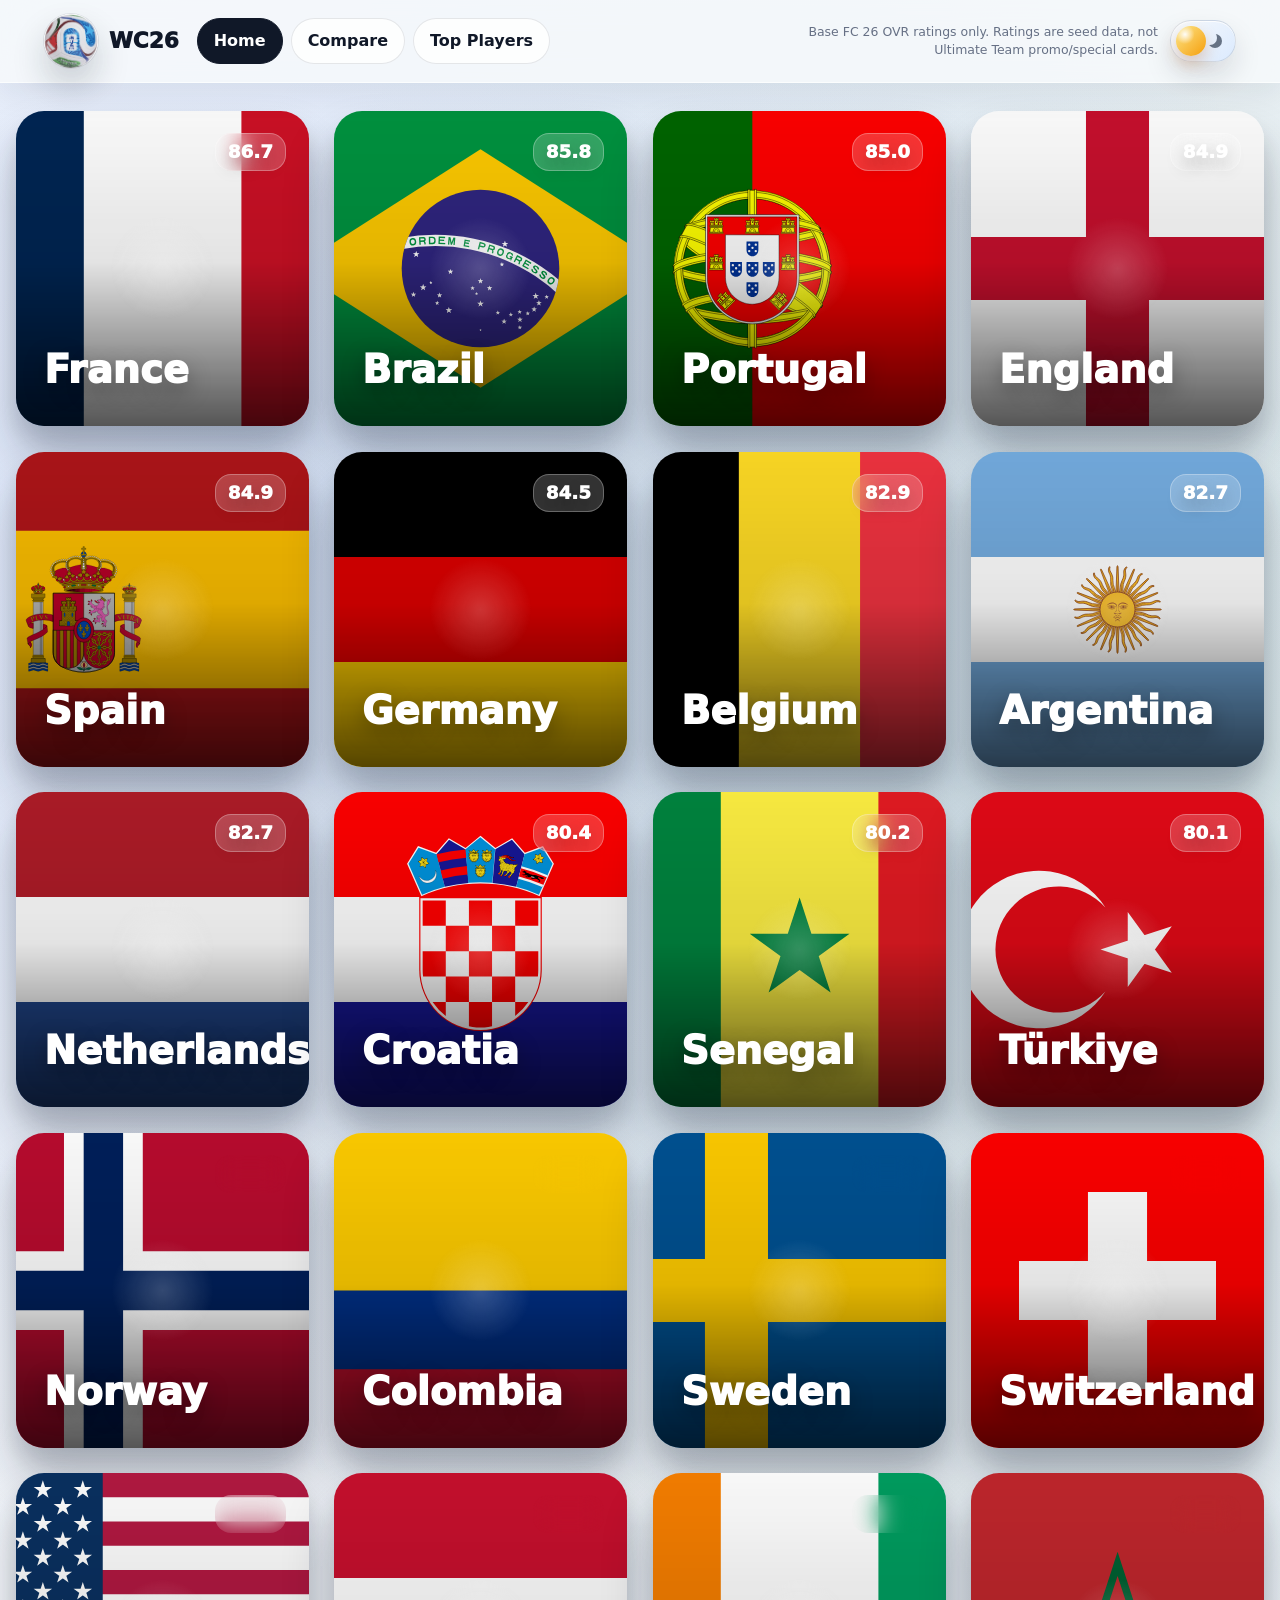
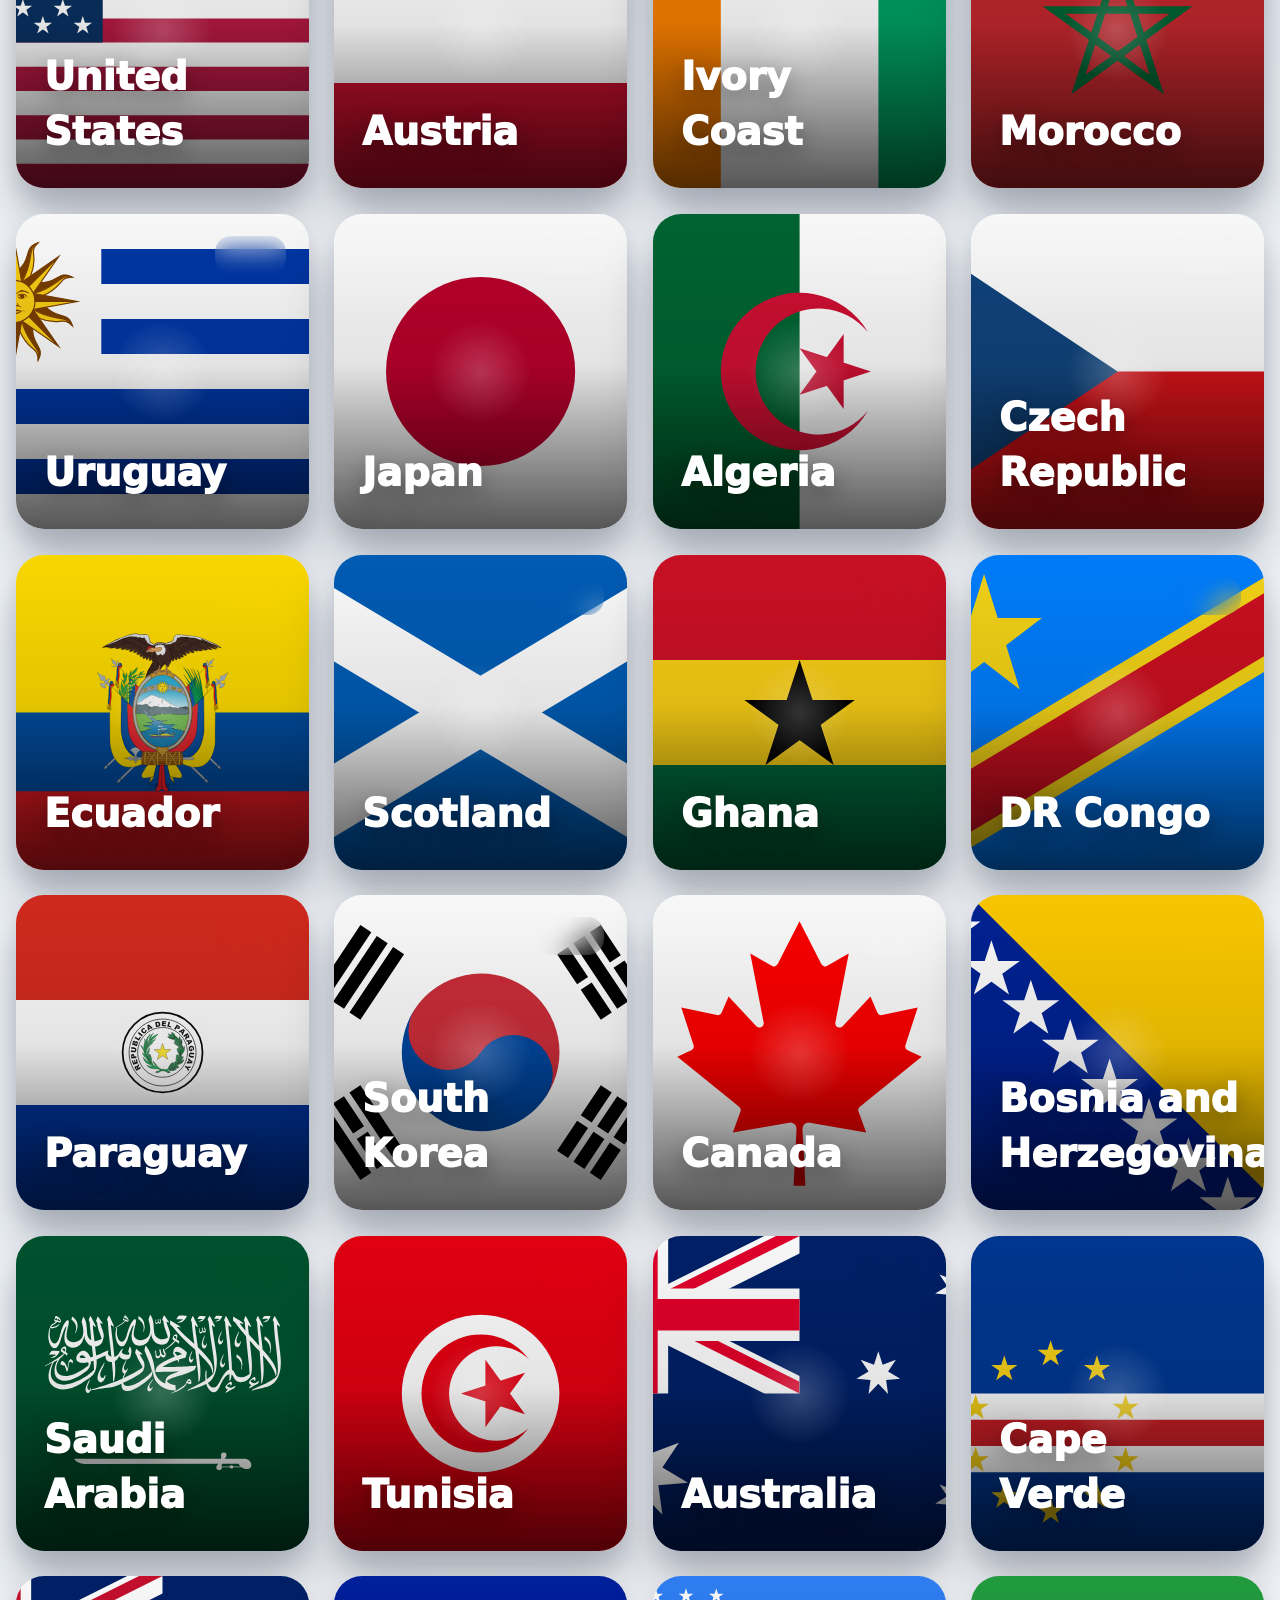
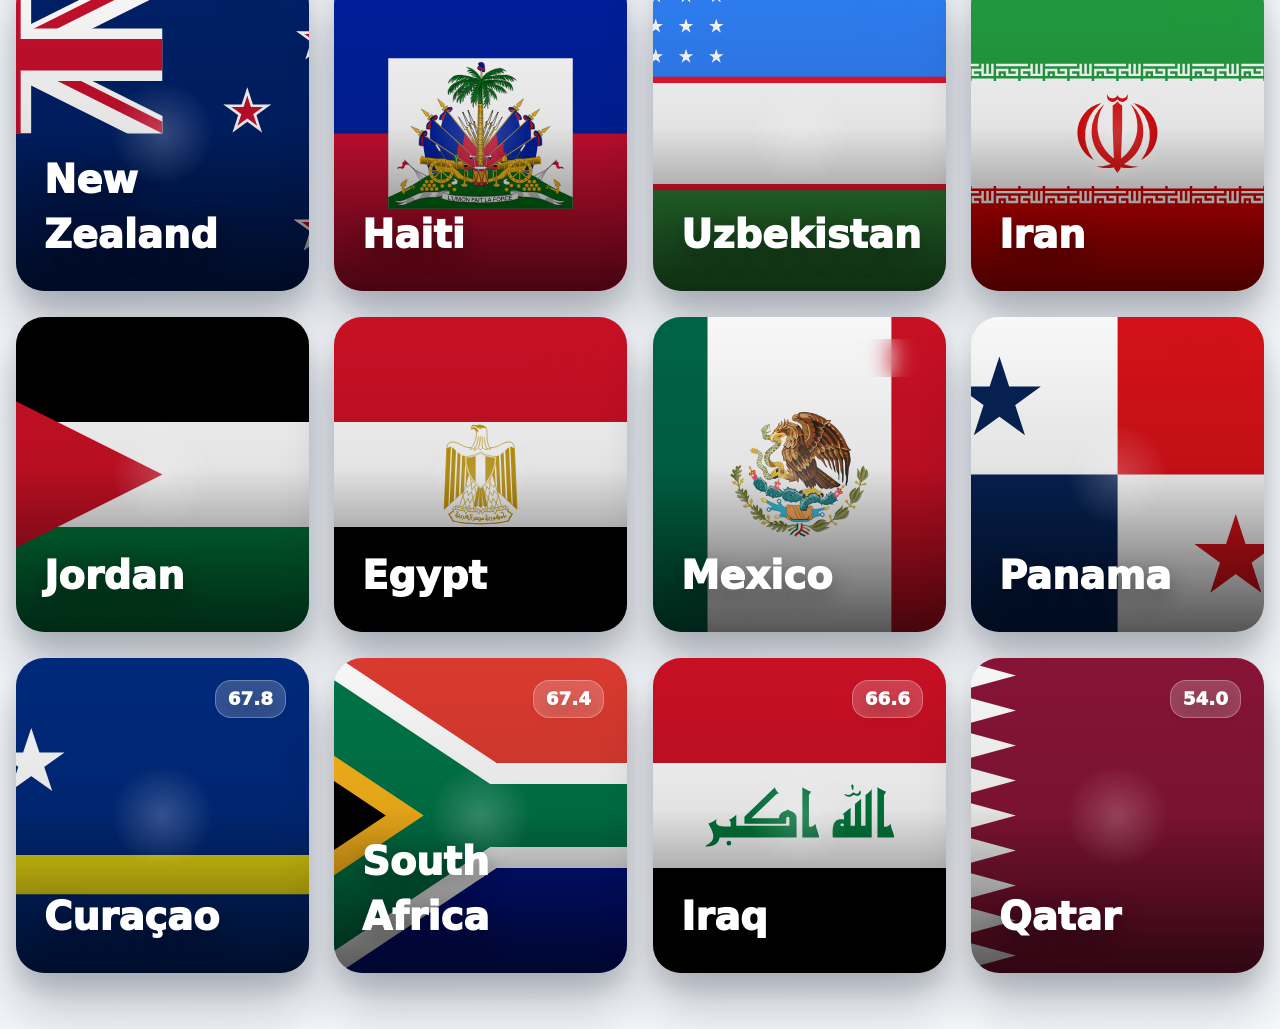
==== index.html @ 04210543 "Remove page subheadings" ====
<!doctype html>
<html lang="en">
<head>
  <meta charset="utf-8">
  <meta name="viewport" content="width=device-width, initial-scale=1">
  <title>World Cup 2026 Player Guide</title>
  <link rel="icon" type="image/png" sizes="64x64" href="assets/favicon.png">
  <script>
    (() => {
      try {
        const storedTheme = localStorage.getItem("wc26-theme");
        const systemTheme = window.matchMedia("(prefers-color-scheme: dark)").matches ? "dark" : "light";
        document.documentElement.dataset.theme = storedTheme || systemTheme;
      } catch (error) {
        document.documentElement.dataset.theme = "light";
      }
    })();
  </script>
  <style>
    :root {
      color-scheme: light;
      --bg: #f3f5f8;
      --ink: #101828;
      --muted: #667085;
      --line: rgba(16, 24, 40, 0.11);
      --panel: rgba(255, 255, 255, 0.88);
      --panel-solid: #ffffff;
      --shadow-soft: 0 18px 44px rgba(15, 23, 42, 0.11);
      --shadow-deep: 0 30px 80px rgba(15, 23, 42, 0.22);
      --radius: 28px;
      --radius-sm: 18px;
      --blue: #2563eb;
      --teal: #0f766e;
      --gold: #b7791f;
      --orange: #c2410c;
      --brick: #9f3412;
      --slate: #475467;
      --header-height: 76px;
      --card-hover-depth: 3px;
      --card-hover-lift: -1.5px;
      --card-hover-scale: 1.003;
    }

    :root[data-theme="dark"] {
      color-scheme: dark;
      --bg: #080f1d;
      --ink: #eef4ff;
      --muted: #99a6ba;
      --line: rgba(226, 232, 240, 0.12);
      --panel: rgba(15, 23, 42, 0.78);
      --panel-solid: #111827;
      --shadow-soft: 0 18px 48px rgba(0, 0, 0, 0.32);
      --shadow-deep: 0 30px 90px rgba(0, 0, 0, 0.44);
      --blue: #60a5fa;
      --teal: #2dd4bf;
      --gold: #fbbf24;
      --orange: #fb923c;
      --brick: #fdba74;
      --slate: #94a3b8;
    }

    * {
      box-sizing: border-box;
    }

    html {
      scroll-behavior: smooth;
    }

    body {
      margin: 0;
      min-height: 100vh;
      background:
        radial-gradient(circle at 18% 12%, rgba(37, 99, 235, 0.14), transparent 28%),
        radial-gradient(circle at 88% 18%, rgba(15, 118, 110, 0.12), transparent 30%),
        linear-gradient(135deg, #f8fafc 0%, #edf1f7 45%, #f7f9fc 100%);
      color: var(--ink);
      font-family: Inter, ui-sans-serif, system-ui, -apple-system, BlinkMacSystemFont, "Segoe UI", sans-serif;
      line-height: 1.45;
      overflow-x: hidden;
      transition: background 220ms ease, color 220ms ease;
    }

    :root[data-theme="dark"] body {
      background:
        radial-gradient(circle at 16% 10%, rgba(96, 165, 250, 0.18), transparent 30%),
        radial-gradient(circle at 88% 18%, rgba(45, 212, 191, 0.13), transparent 34%),
        linear-gradient(135deg, #07101f 0%, #0b1220 50%, #111827 100%);
    }

    button,
    input,
    select {
      font: inherit;
    }

    button {
      cursor: pointer;
    }

    .app-shell {
      min-height: 100vh;
    }

    .topbar {
      position: sticky;
      top: 0;
      z-index: 20;
      min-height: var(--header-height);
      display: flex;
      align-items: center;
      justify-content: space-between;
      gap: 18px;
      padding: 14px clamp(18px, 4vw, 44px);
      border-bottom: 1px solid rgba(255, 255, 255, 0.62);
      background: rgba(248, 250, 252, 0.78);
      backdrop-filter: blur(18px);
      box-shadow: 0 12px 30px rgba(15, 23, 42, 0.07);
    }

    :root[data-theme="dark"] .topbar {
      border-bottom-color: rgba(226, 232, 240, 0.08);
      background: rgba(8, 15, 29, 0.82);
      box-shadow: 0 18px 44px rgba(0, 0, 0, 0.32);
    }

    .brand {
      display: inline-flex;
      align-items: center;
      gap: 11px;
      min-width: 0;
      color: var(--ink);
      text-decoration: none;
      border-radius: 999px;
      outline: none;
      transition: transform 180ms ease, color 180ms ease;
    }

    .brand:hover {
      transform: translateY(-1px);
    }

    .brand:focus-visible {
      box-shadow: 0 0 0 4px rgba(37, 99, 235, 0.18);
    }

    .brand-mark {
      width: 54px;
      height: 54px;
      flex: 0 0 auto;
      border-radius: 50%;
      overflow: hidden;
      object-fit: cover;
      box-shadow:
        0 0 0 1px rgba(16, 24, 40, 0.08),
        0 18px 34px rgba(15, 23, 42, 0.2);
    }

    .brand-wordmark {
      color: var(--ink);
      font-size: 1.35rem;
      font-weight: 1000;
      line-height: 1;
      letter-spacing: 0;
    }

    .nav {
      display: inline-flex;
      align-items: center;
      gap: 8px;
      padding: 0;
    }

    .nav-button,
    .ghost-button,
    .solid-button,
    .icon-button {
      border: 1px solid rgba(16, 24, 40, 0.1);
      background: rgba(255, 255, 255, 0.8);
      color: var(--ink);
      min-height: 42px;
      border-radius: 999px;
      padding: 10px 16px;
      font-weight: 900;
      transition: transform 180ms ease, box-shadow 180ms ease, background 180ms ease, color 180ms ease, border-color 180ms ease;
    }

    :root[data-theme="dark"] .nav-button,
    :root[data-theme="dark"] .ghost-button,
    :root[data-theme="dark"] .solid-button,
    :root[data-theme="dark"] .icon-button {
      border-color: rgba(226, 232, 240, 0.12);
      background: rgba(30, 41, 59, 0.72);
      color: var(--ink);
    }

    .nav-button:hover,
    .ghost-button:hover,
    .solid-button:hover,
    .icon-button:hover {
      transform: translateY(-2px);
      box-shadow: 0 12px 26px rgba(15, 23, 42, 0.13);
    }

    .nav-button.active,
    .solid-button {
      border-color: #101828;
      background: #101828;
      color: #fff;
    }

    :root[data-theme="dark"] .nav-button.active,
    :root[data-theme="dark"] .solid-button {
      border-color: rgba(226, 232, 240, 0.82);
      background: #eef4ff;
      color: #0b1220;
    }

    .top-actions {
      display: flex;
      align-items: center;
      justify-content: flex-end;
      gap: 12px;
      min-width: min(420px, 34vw);
      margin-left: auto;
    }

    .source-note {
      max-width: 370px;
      color: var(--muted);
      font-size: 0.78rem;
      text-align: right;
    }

    .theme-toggle {
      position: relative;
      flex: 0 0 auto;
      width: 66px;
      height: 42px;
      padding: 0;
      border: 1px solid rgba(16, 24, 40, 0.12);
      border-radius: 999px;
      background: linear-gradient(135deg, #f8fafc, #dbeafe);
      box-shadow:
        inset 0 1px 0 rgba(255, 255, 255, 0.86),
        0 14px 28px rgba(15, 23, 42, 0.13);
      transition: background 200ms ease, border-color 200ms ease, box-shadow 200ms ease;
    }

    .theme-toggle::before {
      content: "";
      position: absolute;
      top: 5px;
      left: 5px;
      width: 30px;
      height: 30px;
      border-radius: 50%;
      background:
        radial-gradient(circle at 30% 28%, rgba(255, 255, 255, 0.95), transparent 32%),
        linear-gradient(135deg, #fde68a, #f59e0b);
      box-shadow: 0 8px 16px rgba(180, 83, 9, 0.28);
      transition: transform 220ms cubic-bezier(0.2, 0.8, 0.2, 1), background 220ms ease, box-shadow 220ms ease;
    }

    .theme-toggle-icon {
      position: absolute;
      top: 50%;
      width: 14px;
      height: 14px;
      transform: translateY(-50%);
      pointer-events: none;
      transition: opacity 180ms ease;
    }

    .theme-toggle-icon.sun {
      left: 13px;
      border-radius: 50%;
      background: #f59e0b;
      box-shadow: 0 0 0 4px rgba(245, 158, 11, 0.2);
      opacity: 0;
    }

    .theme-toggle-icon.moon {
      right: 13px;
      border-radius: 50%;
      box-shadow: inset -5px -3px 0 #475467;
      opacity: 0.8;
    }

    :root[data-theme="dark"] .theme-toggle {
      border-color: rgba(226, 232, 240, 0.16);
      background: linear-gradient(135deg, #0f172a, #1e293b);
      box-shadow:
        inset 0 1px 0 rgba(255, 255, 255, 0.08),
        0 16px 34px rgba(0, 0, 0, 0.36);
    }

    :root[data-theme="dark"] .theme-toggle::before {
      transform: translateX(24px);
      background:
        radial-gradient(circle at 32% 26%, rgba(255, 255, 255, 0.9), transparent 30%),
        linear-gradient(135deg, #e2e8f0, #94a3b8);
      box-shadow: 0 8px 18px rgba(148, 163, 184, 0.28);
    }

    :root[data-theme="dark"] .theme-toggle-icon.sun {
      opacity: 0.78;
    }

    :root[data-theme="dark"] .theme-toggle-icon.moon {
      opacity: 0;
    }

    main {
      width: min(1680px, calc(100vw - 32px));
      margin: 0 auto;
      padding: 28px 0 56px;
    }

    .view {
      animation: pageIn 520ms cubic-bezier(0.2, 0.8, 0.2, 1) both;
    }

    .home-hero {
      min-height: auto;
      display: grid;
      align-content: start;
      gap: 24px;
    }

    .hero-copy {
      display: grid;
      gap: 14px;
      width: min(100%, 950px);
      min-width: 0;
      max-width: 950px;
    }

    .eyebrow {
      display: inline-flex;
      width: fit-content;
      align-items: center;
      gap: 8px;
      padding: 7px 12px;
      border-radius: 999px;
      border: 1px solid rgba(16, 24, 40, 0.1);
      background: rgba(255, 255, 255, 0.68);
      color: var(--muted);
      font-size: 0.78rem;
      font-weight: 900;
      text-transform: uppercase;
      letter-spacing: 0.08em;
      box-shadow: 0 10px 24px rgba(15, 23, 42, 0.08);
    }

    h1,
    h2,
    h3 {
      margin: 0;
      line-height: 1.02;
      letter-spacing: 0;
    }

    h1 {
      max-width: 1020px;
      font-size: clamp(3rem, 7vw, 7.4rem);
      font-weight: 1000;
    }

    .country-grid {
      display: grid;
      grid-template-columns: repeat(4, minmax(0, 1fr));
      gap: clamp(16px, 2vw, 26px);
      perspective: 1400px;
    }

    .country-card,
    .mini-country-card {
      --mx: 50%;
      --my: 50%;
      position: relative;
      z-index: 0;
      isolation: isolate;
      display: flex;
      align-items: flex-end;
      min-height: 315px;
      padding: 28px;
      overflow: hidden;
      border: 0;
      border-radius: var(--radius);
      background: var(--flag-bg);
      color: #fff;
      text-align: left;
      box-shadow:
        0 34px 52px rgba(15, 23, 42, 0.24),
        0 15px 22px rgba(15, 23, 42, 0.13);
      transform: translate3d(0, 0, 0) scale(1) rotateX(0) rotateY(0);
      transform-origin: center center;
      transition: transform 280ms cubic-bezier(0.16, 1, 0.3, 1), box-shadow 280ms ease, filter 280ms ease;
      will-change: transform, box-shadow, filter;
      animation: cardIn 520ms cubic-bezier(0.2, 0.8, 0.2, 1) backwards;
      animation-delay: calc(var(--i, 0) * 70ms);
    }

    .country-card::before,
    .mini-country-card::before {
      content: "";
      position: absolute;
      inset: 0;
      z-index: -1;
      background:
        radial-gradient(circle at var(--mx) var(--my), rgba(255, 255, 255, 0.22), transparent 24%),
        linear-gradient(180deg, rgba(0, 0, 0, 0.03) 0%, rgba(0, 0, 0, 0.12) 48%, rgba(0, 0, 0, 0.72) 100%);
      opacity: 0.92;
      transition: opacity 220ms ease;
    }

    .country-card::after,
    .mini-country-card::after {
      content: "";
      position: absolute;
      inset: 0;
      background: linear-gradient(120deg, transparent 28%, rgba(255, 255, 255, 0.24) 48%, transparent 68%);
      transform: translateX(-130%);
      transition: transform 720ms ease;
      pointer-events: none;
    }

    .country-card:hover,
    .country-card:focus-visible,
    .mini-country-card:hover,
    .mini-country-card:focus-visible {
      z-index: 4;
      transform: translate3d(0, var(--card-hover-lift), var(--card-hover-depth)) scale(var(--card-hover-scale)) rotateX(var(--tilt-y, 0deg)) rotateY(var(--tilt-x, 0deg));
      box-shadow:
        0 36px 56px rgba(15, 23, 42, 0.25),
        0 16px 22px rgba(15, 23, 42, 0.14),
        0 4px 8px rgba(15, 23, 42, 0.06);
      filter: saturate(1.025) contrast(1.006);
    }

    .country-card:hover::after,
    .country-card:focus-visible::after,
    .mini-country-card:hover::after,
    .mini-country-card:focus-visible::after {
      transform: translateX(130%);
    }

    .country-card-content {
      width: 100%;
      display: flex;
      justify-content: space-between;
      gap: 16px;
      align-items: flex-end;
      text-shadow: 0 8px 22px rgba(0, 0, 0, 0.34);
    }

    .country-name {
      font-size: clamp(1.8rem, 3vw, 3.4rem);
      font-weight: 1000;
    }

    .hover-metadata {
      position: absolute;
      left: 28px;
      right: 104px;
      top: 24px;
      display: flex;
      flex-wrap: wrap;
      gap: 8px;
      opacity: 0;
      transform: translateY(-8px);
      transition: opacity 220ms ease, transform 220ms ease;
    }

    .country-card:hover .hover-metadata,
    .country-card:focus-visible .hover-metadata {
      opacity: 1;
      transform: translateY(0);
    }

    .country-score {
      position: absolute;
      top: 22px;
      right: 22px;
      display: grid;
      place-items: center;
      min-width: 70px;
      padding: 9px 12px;
      border-radius: 16px;
      background: rgba(255, 255, 255, 0.2);
      border: 1px solid rgba(255, 255, 255, 0.28);
      color: #fff;
      text-align: center;
      backdrop-filter: blur(12px);
      text-shadow: 0 8px 18px rgba(0, 0, 0, 0.28);
    }

    .country-score strong {
      font-size: 1.15rem;
      line-height: 1;
      font-weight: 1000;
      font-variant-numeric: tabular-nums;
    }

    .glass-pill {
      display: inline-flex;
      align-items: center;
      min-height: 28px;
      padding: 5px 10px;
      border-radius: 999px;
      background:
        linear-gradient(135deg, rgba(255, 255, 255, 0.22), rgba(255, 255, 255, 0.08)),
        rgba(15, 23, 42, 0.3);
      border: 1px solid rgba(255, 255, 255, 0.34);
      color: #fff;
      font-size: 0.78rem;
      font-weight: 900;
      backdrop-filter: blur(14px) saturate(1.35);
      box-shadow:
        inset 0 1px 0 rgba(255, 255, 255, 0.24),
        0 8px 18px rgba(15, 23, 42, 0.18);
      text-shadow: 0 1px 3px rgba(0, 0, 0, 0.62);
    }

    .file-fallback {
      display: none;
      margin: 16px 0;
      padding: 16px;
      border-radius: 18px;
      border: 1px solid rgba(194, 65, 12, 0.25);
      background: #fff7ed;
      color: #7c2d12;
      box-shadow: var(--shadow-soft);
    }

    .file-fallback.active {
      display: block;
    }

    .file-fallback p {
      margin: 0 0 10px;
    }

    .file-input,
    input[type="search"],
    select {
      width: 100%;
      min-height: 46px;
      border: 1px solid rgba(16, 24, 40, 0.12);
      border-radius: 999px;
      background: rgba(255, 255, 255, 0.9);
      color: var(--ink);
      padding: 10px 16px;
      box-shadow: inset 0 1px 0 rgba(255, 255, 255, 0.72);
      outline: none;
      transition: border-color 160ms ease, box-shadow 160ms ease, transform 160ms ease;
    }

    input[type="search"]:focus,
    select:focus {
      border-color: rgba(37, 99, 235, 0.44);
      box-shadow: 0 0 0 4px rgba(37, 99, 235, 0.12);
    }

    label {
      color: var(--muted);
      font-size: 0.74rem;
      font-weight: 950;
      text-transform: uppercase;
      letter-spacing: 0.08em;
    }

    .team-view,
    .players-view,
    .compare-view {
      width: min(1760px, calc(100vw - 28px));
      margin: 0 auto;
      display: grid;
      gap: 20px;
    }

    .team-hero,
    .players-hero {
      position: relative;
      isolation: isolate;
      overflow: hidden;
      min-height: 320px;
      display: grid;
      align-items: end;
      padding: clamp(26px, 5vw, 58px);
      border-radius: 34px;
      background: var(--flag-bg);
      color: #fff;
      box-shadow: var(--shadow-deep);
    }

    .team-hero::before,
    .players-hero::before {
      content: "";
      position: absolute;
      inset: 0;
      z-index: -1;
      background:
        radial-gradient(circle at 18% 14%, rgba(255, 255, 255, 0.25), transparent 22%),
        linear-gradient(90deg, rgba(0, 0, 0, 0.66) 0%, rgba(0, 0, 0, 0.22) 52%, rgba(0, 0, 0, 0.08) 100%);
    }

    .team-hero-content {
      display: grid;
      grid-template-columns: 1fr auto;
      gap: 24px;
      align-items: end;
    }

    .team-title {
      margin: 6px 0 0;
      font-size: clamp(3.2rem, 9vw, 9rem);
      font-weight: 1000;
      text-shadow: 0 20px 42px rgba(0, 0, 0, 0.22);
    }

    .hero-stats {
      display: grid;
      grid-template-columns: repeat(2, minmax(180px, 1fr));
      gap: 12px;
      min-width: min(520px, 100%);
    }

    .hero-stat,
    .stat-card,
    .metric-card {
      border: 1px solid rgba(255, 255, 255, 0.14);
      border-radius: 22px;
      background: rgba(255, 255, 255, 0.16);
      backdrop-filter: blur(16px);
      box-shadow: 0 18px 44px rgba(15, 23, 42, 0.13);
      padding: 16px;
    }

    .hero-stat-label,
    .stat-label,
    .metric-label {
      color: rgba(255, 255, 255, 0.76);
      font-size: 0.72rem;
      font-weight: 950;
      text-transform: uppercase;
      letter-spacing: 0.08em;
    }

    .stat-card .stat-label,
    .metric-card .metric-label {
      color: var(--muted);
    }

    .hero-stat-value,
    .stat-value,
    .metric-value {
      margin-top: 5px;
      font-size: clamp(1.35rem, 2.2vw, 2.2rem);
      font-weight: 1000;
      line-height: 1.05;
      font-variant-numeric: tabular-nums;
    }

    .hero-stat-detail,
    .stat-detail,
    .metric-detail {
      margin-top: 5px;
      color: rgba(255, 255, 255, 0.74);
      font-size: 0.86rem;
      font-weight: 700;
    }

    .stat-card .stat-detail,
    .metric-card .metric-detail {
      color: var(--muted);
    }

    .controls-panel {
      display: grid;
      grid-template-columns: minmax(260px, 1.5fr) repeat(3, minmax(145px, 1fr));
      gap: 12px;
      align-items: end;
      padding: 14px;
      border: 1px solid rgba(16, 24, 40, 0.08);
      border-radius: 28px;
      background: rgba(255, 255, 255, 0.72);
      backdrop-filter: blur(16px);
      box-shadow: var(--shadow-soft);
    }

    .control {
      display: grid;
      gap: 7px;
    }

    .player-list-panel {
      overflow: visible;
      border: 1px solid rgba(16, 24, 40, 0.08);
      border-radius: 30px;
      background: rgba(255, 255, 255, 0.82);
      backdrop-filter: blur(18px);
      box-shadow: var(--shadow-deep);
    }

    .list-head {
      min-height: 72px;
      display: flex;
      align-items: center;
      justify-content: space-between;
      gap: 18px;
      padding: 18px 22px;
      border-bottom: 1px solid rgba(16, 24, 40, 0.08);
    }

    .list-title {
      font-size: clamp(1.3rem, 2vw, 2rem);
      font-weight: 1000;
    }

    .result-count {
      color: var(--muted);
      font-size: 0.92rem;
      font-weight: 800;
    }

    .list-actions {
      display: flex;
      align-items: center;
      justify-content: flex-end;
      gap: 10px;
      flex-wrap: wrap;
    }

    .sort-controls {
      display: inline-flex;
      align-items: center;
      justify-content: flex-end;
      gap: 8px;
      flex-wrap: wrap;
    }

    .sort-label {
      color: var(--muted);
      font-size: 0.72rem;
      font-weight: 950;
      text-transform: uppercase;
      letter-spacing: 0.08em;
    }

    .sort-button {
      display: inline-flex;
      align-items: center;
      gap: 7px;
      min-height: 36px;
      padding: 8px 12px;
      border: 1px solid rgba(16, 24, 40, 0.1);
      border-radius: 999px;
      background: rgba(255, 255, 255, 0.76);
      color: var(--ink);
      font-size: 0.82rem;
      font-weight: 900;
      transition: transform 180ms ease, box-shadow 180ms ease, background 180ms ease, color 180ms ease, border-color 180ms ease;
    }

    .sort-button span {
      color: var(--muted);
      font-size: 0.66rem;
      font-weight: 950;
      letter-spacing: 0.08em;
    }

    .sort-button:hover {
      transform: translateY(-2px);
      box-shadow: 0 12px 24px rgba(15, 23, 42, 0.12);
    }

    .sort-button.active {
      border-color: #101828;
      background: #101828;
      color: #fff;
    }

    .sort-button.active span {
      color: rgba(255, 255, 255, 0.72);
    }

    .player-name {
      color: var(--ink);
      font-size: 1.04rem;
      font-weight: 1000;
    }

    .meta {
      margin-top: 3px;
      color: var(--muted);
      font-size: 0.82rem;
      font-weight: 750;
    }

    .ovr {
      display: inline-flex;
      align-items: center;
      justify-content: center;
      min-width: 52px;
      min-height: 40px;
      padding: 6px 12px;
      border-radius: 14px;
      color: #fff;
      font-weight: 1000;
      font-variant-numeric: tabular-nums;
      box-shadow: 0 12px 24px rgba(15, 23, 42, 0.12);
    }

    .ovr.elite { background: #7c2d12; }
    .ovr.star { background: #b7791f; }
    .ovr.strong { background: #0f766e; }
    .ovr.rotation { background: #2563eb; }
    .ovr.depth { background: #697586; }
    .ovr.unknown {
      background: #e5e7eb;
      color: #475467;
    }

    .pill {
      display: inline-flex;
      align-items: center;
      min-height: 28px;
      padding: 5px 10px;
      border-radius: 999px;
      background: rgba(37, 99, 235, 0.09);
      color: #1d4ed8;
      font-size: 0.78rem;
      font-weight: 950;
    }

    .pill {
      background: #f2f4f7;
      color: #344054;
    }

    .notes {
      max-width: 480px;
      color: #344054;
    }

    .player-card-grid {
      display: grid;
      grid-template-columns: repeat(auto-fit, minmax(min(100%, 640px), 1fr));
      gap: clamp(18px, 2vw, 26px);
      padding: clamp(18px, 2.4vw, 28px);
    }

    .player-card {
      display: grid;
      grid-template-columns: minmax(260px, 38%) minmax(0, 1fr);
      min-height: 320px;
      overflow: hidden;
      border: 1px solid rgba(16, 24, 40, 0.08);
      border-radius: 28px;
      background: #fff;
      box-shadow:
        0 34px 52px rgba(15, 23, 42, 0.24),
        0 15px 22px rgba(15, 23, 42, 0.13);
      animation: rowIn 420ms cubic-bezier(0.2, 0.8, 0.2, 1) both;
      animation-delay: calc(min(var(--i, 0), 18) * 28ms);
      transition: transform 220ms cubic-bezier(0.2, 0.8, 0.2, 1), box-shadow 220ms ease;
    }

    .team-view .player-card-grid {
      grid-template-columns: 1fr;
    }

    .team-view .player-card {
      grid-template-columns: minmax(330px, 32%) minmax(0, 1fr);
      min-height: 350px;
    }

    .player-card:hover {
      transform: translateY(-8px);
      box-shadow:
        0 46px 72px rgba(15, 23, 42, 0.3),
        0 22px 30px rgba(15, 23, 42, 0.16);
    }

    .player-photo {
      position: relative;
      isolation: isolate;
      min-height: clamp(300px, 24vw, 420px);
      display: grid;
      place-items: center;
      overflow: hidden;
      background:
        radial-gradient(circle at 28% 22%, rgba(255, 255, 255, 0.4), transparent 34%),
        linear-gradient(135deg, var(--team-a, #101828), var(--team-b, #475467));
      color: #fff;
      font-size: clamp(3rem, 9vw, 5.6rem);
      font-weight: 1000;
    }

    .player-photo::after {
      content: "";
      position: absolute;
      inset: 0;
      z-index: 1;
      background: linear-gradient(180deg, transparent 45%, rgba(0, 0, 0, 0.18));
      pointer-events: none;
    }

    .player-photo img {
      position: absolute;
      inset: 0;
      width: 100%;
      height: 100%;
      object-fit: cover;
      object-position: center top;
    }

    .player-photo span {
      position: relative;
      z-index: 2;
      text-shadow: 0 12px 28px rgba(0, 0, 0, 0.24);
    }

    .player-card-content {
      min-width: 0;
      display: grid;
      align-content: center;
      gap: 18px;
      padding: clamp(22px, 2.4vw, 34px);
    }

    .player-card-heading {
      display: flex;
      justify-content: space-between;
      gap: 14px;
      align-items: flex-start;
    }

    .player-card .player-name {
      font-size: clamp(1.32rem, 2.1vw, 2.1rem);
    }

    .player-card .ovr {
      min-width: 64px;
      min-height: 52px;
      border-radius: 16px;
      font-size: 1.12rem;
    }

    .player-card .notes {
      max-width: none;
      font-size: clamp(1rem, 1.1vw, 1.08rem);
      line-height: 1.5;
    }

    .card-meta-grid {
      display: grid;
      grid-template-columns: repeat(auto-fit, minmax(150px, 1fr));
      gap: 12px;
      color: #344054;
      font-size: 0.88rem;
      font-weight: 760;
    }

    .card-meta-item {
      min-width: 0;
      padding: 12px;
      border-radius: 16px;
      background: #f8fafc;
    }

    .card-meta-grid b {
      display: block;
      color: var(--muted);
      font-size: 0.72rem;
      text-transform: uppercase;
      letter-spacing: 0.08em;
    }

    .card-meta-value {
      margin-top: 4px;
      color: var(--ink);
      font-weight: 900;
    }

    .club-chip {
      display: inline-flex;
      align-items: center;
      max-width: 100%;
      gap: 7px;
      padding: 7px 10px;
      border-radius: 999px;
      background: rgba(37, 99, 235, 0.09);
      color: #1d4ed8;
      font-size: 0.84rem;
      font-weight: 950;
      line-height: 1.2;
    }

    .club-chip span {
      min-width: 0;
      overflow: hidden;
      text-overflow: ellipsis;
      white-space: nowrap;
    }

    .club-chip small {
      flex: 0 0 auto;
      color: #344054;
      font-size: 0.78rem;
      font-weight: 900;
    }

    .empty-state,
    .load-state {
      padding: 38px;
      text-align: center;
      color: var(--muted);
      font-weight: 800;
    }

    .compare-layout {
      min-width: 0;
      display: grid;
      grid-template-columns: repeat(2, minmax(0, 1fr));
      gap: clamp(22px, 3vw, 38px);
      align-items: start;
    }

    .compare-side {
      min-width: 0;
      min-height: 560px;
      display: grid;
      gap: 18px;
      animation: sideIn 460ms cubic-bezier(0.2, 0.8, 0.2, 1) both;
    }

    .compare-side + .compare-side {
      padding-left: clamp(22px, 3vw, 38px);
      border-left: 1px solid rgba(148, 163, 184, 0.36);
    }

    .compare-picker-head {
      display: flex;
      align-items: center;
      justify-content: space-between;
      gap: 14px;
    }

    .compare-picker-head h2 {
      font-size: clamp(1.7rem, 3vw, 3.3rem);
      font-weight: 1000;
    }

    .mini-grid {
      display: grid;
      grid-template-columns: repeat(2, minmax(0, 1fr));
      gap: 12px;
      perspective: 1000px;
    }

    .mini-country-card {
      min-height: 154px;
      padding: 18px;
      border-radius: 24px;
    }

    .mini-country-card .country-score {
      top: 14px;
      right: 14px;
      min-width: 58px;
      padding: 7px 9px;
      border-radius: 14px;
    }

    .mini-country-card .country-score strong {
      font-size: 0.98rem;
    }

    .mini-country-card .country-name {
      font-size: 1.35rem;
    }

    .selected-team-panel {
      min-width: 0;
      display: grid;
      gap: 18px;
      animation: revealUp 460ms cubic-bezier(0.2, 0.8, 0.2, 1) both;
    }

    .selected-team-flag {
      position: relative;
      display: grid;
      align-content: end;
      min-height: 220px;
      overflow: hidden;
      padding: 24px;
      border-radius: 30px;
      background: var(--flag-bg);
      color: #fff;
      isolation: isolate;
    }

    .selected-team-flag::before {
      content: "";
      position: absolute;
      inset: 0;
      z-index: -1;
      background: linear-gradient(180deg, rgba(0, 0, 0, 0.06), rgba(0, 0, 0, 0.72));
    }

    .selected-team-title {
      display: flex;
      justify-content: space-between;
      gap: 18px;
      align-items: end;
    }

    .selected-team-title h2 {
      font-size: clamp(2.2rem, 5vw, 5rem);
      font-weight: 1000;
    }

    .metrics-grid {
      display: grid;
      grid-template-columns: repeat(2, minmax(0, 1fr));
      gap: 12px;
    }

    .metric-card {
      border-color: rgba(16, 24, 40, 0.08);
      background: #fff;
      backdrop-filter: none;
    }

    .compare-section {
      min-width: 0;
    }

    .compare-section h3 {
      margin: 8px 0 10px;
      font-size: 0.92rem;
      font-weight: 1000;
      text-transform: uppercase;
      letter-spacing: 0.08em;
      color: var(--muted);
    }

    .rank-list {
      display: grid;
      gap: 8px;
      margin: 0;
      padding: 0;
      list-style: none;
    }

    .compare-player-grid {
      display: grid;
      gap: 10px;
    }

    .compare-player-card {
      grid-template-columns: 102px minmax(0, 1fr);
      min-height: 138px;
      min-width: 0;
      border-radius: 20px;
      background: #f8fafc;
      box-shadow: 0 12px 24px rgba(15, 23, 42, 0.07);
    }

    .compare-player-card > * {
      min-width: 0;
    }

    .compare-player-media {
      position: relative;
      min-height: 138px;
    }

    .compare-player-rank {
      position: absolute;
      top: 8px;
      left: 8px;
      z-index: 3;
      display: inline-grid;
      place-items: center;
      min-width: 32px;
      min-height: 28px;
      padding: 4px 8px;
      border-radius: 999px;
      background: rgba(16, 24, 40, 0.78);
      color: #fff;
      font-size: 0.72rem;
      font-weight: 1000;
      box-shadow: 0 10px 18px rgba(15, 23, 42, 0.2);
      backdrop-filter: blur(10px);
    }

    .compare-player-card .player-photo {
      min-height: 100%;
      height: 100%;
      border-radius: 18px 0 0 18px;
      font-size: 2rem;
    }

    .compare-player-card .player-card-content {
      gap: 8px;
      padding: 12px;
    }

    .compare-player-card .player-card-heading {
      gap: 10px;
    }

    .compare-player-card .player-name {
      min-width: 0;
      font-size: clamp(1rem, 1.45vw, 1.18rem);
      line-height: 1.08;
      overflow-wrap: anywhere;
    }

    .compare-player-card .meta {
      min-width: 0;
      font-size: 0.78rem;
      overflow-wrap: anywhere;
    }

    .compare-player-card .ovr {
      min-width: 46px;
      min-height: 38px;
      padding: 5px 9px;
      border-radius: 12px;
      font-size: 0.92rem;
    }

    .compare-player-meta {
      grid-template-columns: repeat(2, minmax(0, 1fr));
      gap: 6px;
      margin: 0;
      font-size: 0.78rem;
    }

    .compare-player-card .card-meta-item {
      padding: 8px;
      border-radius: 12px;
    }

    .compare-player-card .card-meta-grid b {
      font-size: 0.62rem;
    }

    .compare-player-card .card-meta-value {
      margin-top: 2px;
      overflow-wrap: anywhere;
    }

    .compare-player-card .pill {
      min-height: 24px;
      padding: 4px 8px;
      font-size: 0.68rem;
    }

    .compare-player-card .notes {
      display: -webkit-box;
      min-width: 0;
      max-width: none;
      overflow: hidden;
      color: #475467;
      font-size: 0.82rem;
      line-height: 1.35;
      overflow-wrap: anywhere;
      -webkit-line-clamp: 2;
      -webkit-box-orient: vertical;
    }

    .compact-empty-state {
      padding: 18px;
      border-radius: 16px;
      background: #f8fafc;
    }

    .rank-list li,
    .distribution-row {
      display: flex;
      justify-content: space-between;
      gap: 12px;
      padding: 10px 12px;
      border-radius: 16px;
      background: #f8fafc;
      color: #344054;
      font-weight: 850;
      animation: rowIn 420ms cubic-bezier(0.2, 0.8, 0.2, 1) both;
      animation-delay: calc(var(--i, 0) * 42ms);
    }

    .distribution-grid {
      display: grid;
      grid-template-columns: repeat(2, minmax(0, 1fr));
      gap: 8px;
    }

    .players-hero {
      min-height: 260px;
      background:
        radial-gradient(circle at 10% 20%, rgba(255, 255, 255, 0.22), transparent 20%),
        linear-gradient(135deg, #101828, #1d4ed8 48%, #0f766e);
    }

    .players-hero h1 {
      font-size: clamp(3rem, 7vw, 7.2rem);
    }

    .fine-print {
      color: var(--muted);
      font-size: 0.85rem;
      font-weight: 750;
      padding: 0 4px;
    }

    .data-boundary-note {
      padding: 0 4px;
      color: var(--muted);
      font-size: 0.84rem;
      font-weight: 800;
    }

    :root[data-theme="dark"] .eyebrow,
    :root[data-theme="dark"] .controls-panel,
    :root[data-theme="dark"] .player-list-panel {
      border-color: var(--line);
      background: rgba(15, 23, 42, 0.72);
      box-shadow: var(--shadow-soft);
    }

    :root[data-theme="dark"] .compare-side + .compare-side {
      border-color: rgba(148, 163, 184, 0.24);
    }

    :root[data-theme="dark"] input[type="search"],
    :root[data-theme="dark"] select {
      border-color: rgba(226, 232, 240, 0.14);
      background: rgba(15, 23, 42, 0.82);
      color: var(--ink);
      box-shadow: inset 0 1px 0 rgba(255, 255, 255, 0.06);
    }

    :root[data-theme="dark"] input[type="search"]::placeholder {
      color: #64748b;
    }

    :root[data-theme="dark"] input[type="search"]:focus,
    :root[data-theme="dark"] select:focus {
      border-color: rgba(96, 165, 250, 0.62);
      box-shadow: 0 0 0 4px rgba(96, 165, 250, 0.16);
    }

    :root[data-theme="dark"] .list-head {
      border-color: var(--line);
    }

    :root[data-theme="dark"] .player-name,
    :root[data-theme="dark"] .list-title,
    :root[data-theme="dark"] .compare-picker-head h2,
    :root[data-theme="dark"] .selected-team-title h2 {
      color: var(--ink);
    }

    :root[data-theme="dark"] .notes,
    :root[data-theme="dark"] .card-meta-grid,
    :root[data-theme="dark"] .card-meta-value,
    :root[data-theme="dark"] .rank-list li,
    :root[data-theme="dark"] .distribution-row {
      color: #d7dfec;
    }

    :root[data-theme="dark"] .metric-card {
      border-color: var(--line);
      background: rgba(15, 23, 42, 0.9);
      box-shadow: var(--shadow-soft);
    }

    :root[data-theme="dark"] .player-card {
      border-color: var(--line);
      background: rgba(15, 23, 42, 0.9);
      box-shadow:
        0 34px 52px rgba(0, 0, 0, 0.42),
        0 15px 22px rgba(0, 0, 0, 0.3);
    }

    :root[data-theme="dark"] .player-card:hover {
      box-shadow:
        0 46px 72px rgba(0, 0, 0, 0.5),
        0 22px 30px rgba(0, 0, 0, 0.34);
    }

    :root[data-theme="dark"] .card-meta-item,
    :root[data-theme="dark"] .club-chip,
    :root[data-theme="dark"] .pill,
    :root[data-theme="dark"] .rank-list li,
    :root[data-theme="dark"] .compact-empty-state,
    :root[data-theme="dark"] .distribution-row {
      background: rgba(30, 41, 59, 0.92);
      color: #d7dfec;
    }

    :root[data-theme="dark"] .club-chip small {
      color: #99a6ba;
    }

    :root[data-theme="dark"] .sort-button {
      border-color: rgba(226, 232, 240, 0.12);
      background: rgba(30, 41, 59, 0.72);
      color: var(--ink);
    }

    :root[data-theme="dark"] .sort-button.active {
      border-color: rgba(226, 232, 240, 0.82);
      background: #eef4ff;
      color: #0b1220;
    }

    :root[data-theme="dark"] .sort-button.active span {
      color: rgba(11, 18, 32, 0.64);
    }

    :root[data-theme="dark"] .ovr.unknown {
      background: #334155;
      color: #cbd5e1;
    }

    :root[data-theme="dark"] .file-fallback {
      border-color: rgba(251, 146, 60, 0.32);
      background: rgba(67, 20, 7, 0.72);
      color: #fed7aa;
    }

    @keyframes pageIn {
      from { opacity: 0; transform: translateY(16px); }
      to { opacity: 1; transform: translateY(0); }
    }

    @keyframes cardIn {
      from { opacity: 0; transform: translateY(24px) scale(0.96); }
      to { opacity: 1; transform: translateY(0) scale(1); }
    }

    @keyframes rowIn {
      from { opacity: 0; transform: translateY(10px); }
      to { opacity: 1; transform: translateY(0); }
    }

    @keyframes revealUp {
      from { opacity: 0; transform: translateY(18px) scale(0.98); }
      to { opacity: 1; transform: translateY(0) scale(1); }
    }

    @keyframes sideIn {
      from { opacity: 0; transform: translateY(16px); }
      to { opacity: 1; transform: translateY(0); }
    }

    @media (max-width: 1260px) {
      .source-note {
        display: none;
      }

      .top-actions {
        min-width: auto;
      }

      .country-grid {
        grid-template-columns: repeat(3, minmax(0, 1fr));
      }

      .team-hero-content {
        grid-template-columns: 1fr;
      }

      .hero-stats,
      .controls-panel {
        grid-template-columns: repeat(3, minmax(0, 1fr));
      }
    }

    @media (max-width: 900px) {
      .topbar {
        align-items: flex-start;
        flex-direction: column;
        padding-right: 92px;
      }

      .top-actions {
        position: absolute;
        top: 14px;
        right: 14px;
      }

      .nav {
        width: 100%;
        overflow-x: auto;
      }

      .country-grid,
      .compare-layout {
        grid-template-columns: 1fr;
      }

      .compare-side + .compare-side {
        padding-top: 22px;
        padding-left: 0;
        border-top: 1px solid rgba(148, 163, 184, 0.36);
        border-left: 0;
      }

      .country-card {
        min-height: 240px;
      }

      .hero-stats,
      .metrics-grid,
      .controls-panel,
      .distribution-grid {
        grid-template-columns: 1fr;
      }

      .player-card-grid {
        grid-template-columns: 1fr;
      }
    }

    @media (max-width: 620px) {
      main,
      .team-view,
      .players-view,
      .compare-view {
        width: min(100vw - 18px, 1760px);
      }

      .topbar {
        padding: 12px;
        padding-right: 82px;
      }

      .top-actions {
        top: 11px;
        right: 12px;
      }

      .brand {
        min-width: 0;
      }

      .brand-mark {
        width: 40px;
        height: 40px;
      }

      .brand-wordmark {
        font-size: 1.12rem;
      }

      .theme-toggle {
        width: 58px;
        height: 38px;
      }

      .theme-toggle::before {
        width: 27px;
        height: 27px;
      }

      :root[data-theme="dark"] .theme-toggle::before {
        transform: translateX(20px);
      }

      .nav-button {
        padding: 9px 13px;
      }

      h1 {
        font-size: clamp(2.6rem, 18vw, 4.3rem);
      }

      .compare-view h1 {
        font-size: clamp(2.25rem, 11.5vw, 3rem);
      }

      .country-card {
        min-height: 220px;
        padding: 22px;
      }

      .team-hero,
      .players-hero {
        min-height: 260px;
        padding: 24px;
        border-radius: 26px;
      }

      .list-head {
        align-items: flex-start;
        flex-direction: column;
      }

      .list-actions,
      .sort-controls {
        justify-content: flex-start;
      }

      .mini-grid {
        grid-template-columns: 1fr;
      }

      .player-card {
        grid-template-columns: 1fr;
      }

      .team-view .player-card {
        grid-template-columns: 1fr;
      }

      .compare-player-card {
        grid-template-columns: 92px minmax(0, 1fr);
        min-height: 128px;
      }

      .compare-player-media {
        min-height: 128px;
      }

      .compare-player-meta {
        grid-template-columns: 1fr;
      }

      .player-photo {
        min-height: clamp(300px, 72vw, 440px);
      }

      .compare-player-card .player-photo {
        min-height: 100%;
      }

      .player-card-content {
        padding: 18px;
      }

      .card-meta-grid {
        grid-template-columns: 1fr;
      }
    }

    @media (prefers-reduced-motion: reduce) {
      *,
      *::before,
      *::after {
        animation: none !important;
        scroll-behavior: auto !important;
        transition: none !important;
      }
    }
  </style>
</head>
<body>
  <div class="app-shell">
    <header class="topbar">
      <a class="brand" href="?view=home" data-brand-home aria-label="World Cup 2026 home">
        <img class="brand-mark" src="assets/worldcup-2026-ball.webp" alt="" aria-hidden="true">
        <span class="brand-wordmark">WC26</span>
      </a>
      <nav class="nav" aria-label="Primary navigation">
        <button class="nav-button" type="button" data-nav-view="home">Home</button>
        <button class="nav-button" type="button" data-nav-view="compare">Compare</button>
        <button class="nav-button" type="button" data-nav-view="players">Top Players</button>
      </nav>
      <div class="top-actions">
        <div class="source-note">Base FC 26 OVR ratings only. Ratings are seed data, not Ultimate Team promo/special cards.</div>
        <button class="theme-toggle" type="button" data-theme-toggle aria-label="Switch to dark mode" aria-pressed="false" title="Switch to dark mode">
          <span class="theme-toggle-icon sun" aria-hidden="true"></span>
          <span class="theme-toggle-icon moon" aria-hidden="true"></span>
        </button>
      </div>
    </header>

    <main>
      <section class="file-fallback" id="fileFallback">
        <p><strong>CSV not auto-loaded.</strong> If you opened this file directly, choose <code>world_cup_player_tables_collected.csv</code>, or run a static server in this folder.</p>
        <input class="file-input" id="csvFileInput" type="file" accept=".csv,text/csv">
      </section>

      <div class="load-state" id="loadState">Loading player data...</div>
      <div id="app"></div>
    </main>
  </div>

  <script>
    const qualifiedTeamFlags = [
      { name: "Mexico", group: "A", code: "MEX", flagUrl: "assets/flags/mexico.svg", colors: ["#006847", "#ce1126"] },
      { name: "South Africa", group: "A", code: "RSA", flagUrl: "assets/flags/south-africa.svg", colors: ["#007a4d", "#de3831"] },
      { name: "South Korea", group: "A", code: "KOR", flagUrl: "assets/flags/south-korea.svg", colors: ["#ffffff", "#c60c30"] },
      { name: "Czech Republic", group: "A", code: "CZE", flagUrl: "assets/flags/czech-republic.svg", colors: ["#11457e", "#d7141a"] },
      { name: "Canada", group: "B", code: "CAN", flagUrl: "assets/flags/canada.svg", colors: ["#ff0000", "#ffffff"] },
      { name: "Bosnia and Herzegovina", group: "B", code: "BIH", flagUrl: "assets/flags/bosnia-and-herzegovina.svg", colors: ["#002395", "#fecb00"] },
      { name: "Qatar", group: "B", code: "QAT", flagUrl: "assets/flags/qatar.svg", colors: ["#8a1538", "#ffffff"] },
      { name: "Switzerland", group: "B", code: "SUI", flagUrl: "assets/flags/switzerland.svg", colors: ["#ff0000", "#ffffff"] },
      { name: "Brazil", group: "C", code: "BRA", flagUrl: "assets/flags/brazil.svg", colors: ["#009b3a", "#002776"] },
      { name: "Morocco", group: "C", code: "MAR", flagUrl: "assets/flags/morocco.svg", colors: ["#c1272d", "#006233"] },
      { name: "Haiti", group: "C", code: "HAI", flagUrl: "assets/flags/haiti.svg", colors: ["#00209f", "#d21034"] },
      { name: "Scotland", group: "C", code: "SCO", flagUrl: "assets/flags/scotland.svg", colors: ["#005eb8", "#ffffff"] },
      { name: "United States", group: "D", code: "USA", flagUrl: "assets/flags/united-states.svg", colors: ["#3c3b6e", "#b22234"] },
      { name: "Paraguay", group: "D", code: "PAR", flagUrl: "assets/flags/paraguay.svg", colors: ["#0038a8", "#d52b1e"] },
      { name: "Australia", group: "D", code: "AUS", flagUrl: "assets/flags/australia.svg", colors: ["#012169", "#e4002b"] },
      { name: "Türkiye", group: "D", code: "TUR", flagUrl: "assets/flags/t-rkiye.svg", colors: ["#e30a17", "#ffffff"] },
      { name: "Germany", group: "E", code: "GER", flagUrl: "assets/flags/germany.svg", colors: ["#000000", "#dd0000"] },
      { name: "Curaçao", group: "E", code: "CUW", flagUrl: "assets/flags/cura-ao.svg", colors: ["#002b7f", "#f9e814"] },
      { name: "Ivory Coast", group: "E", code: "CIV", flagUrl: "assets/flags/ivory-coast.svg", colors: ["#ff8200", "#009a44"] },
      { name: "Ecuador", group: "E", code: "ECU", flagUrl: "assets/flags/ecuador.svg", colors: ["#ffdd00", "#034ea2"] },
      { name: "Netherlands", group: "F", code: "NED", flagUrl: "assets/flags/netherlands.svg", colors: ["#ae1c28", "#21468b"] },
      { name: "Japan", group: "F", code: "JPN", flagUrl: "assets/flags/japan.svg", colors: ["#ffffff", "#bc002d"] },
      { name: "Sweden", group: "F", code: "SWE", flagUrl: "assets/flags/sweden.svg", colors: ["#006aa7", "#fecc00"] },
      { name: "Tunisia", group: "F", code: "TUN", flagUrl: "assets/flags/tunisia.svg", colors: ["#e70013", "#ffffff"] },
      { name: "Belgium", group: "G", code: "BEL", flagUrl: "assets/flags/belgium.svg", colors: ["#000000", "#fae042"] },
      { name: "Egypt", group: "G", code: "EGY", flagUrl: "assets/flags/egypt.svg", colors: ["#ce1126", "#000000"] },
      { name: "Iran", group: "G", code: "IRN", flagUrl: "assets/flags/iran.svg", colors: ["#239f40", "#da0000"] },
      { name: "New Zealand", group: "G", code: "NZL", flagUrl: "assets/flags/new-zealand.svg", colors: ["#00247d", "#cc142b"] },
      { name: "Spain", group: "H", code: "ESP", flagUrl: "assets/flags/spain.svg", colors: ["#aa151b", "#f1bf00"] },
      { name: "Cape Verde", group: "H", code: "CPV", flagUrl: "assets/flags/cape-verde.svg", colors: ["#003893", "#cf2027"] },
      { name: "Saudi Arabia", group: "H", code: "KSA", flagUrl: "assets/flags/saudi-arabia.svg", colors: ["#006c35", "#ffffff"] },
      { name: "Uruguay", group: "H", code: "URU", flagUrl: "assets/flags/uruguay.svg", colors: ["#0ea5e9", "#ffffff"] },
      { name: "France", group: "I", code: "FRA", flagUrl: "assets/flags/france.svg", colors: ["#002654", "#ed2939"] },
      { name: "Senegal", group: "I", code: "SEN", flagUrl: "assets/flags/senegal.svg", colors: ["#00853f", "#e31b23"] },
      { name: "Iraq", group: "I", code: "IRQ", flagUrl: "assets/flags/iraq.svg", colors: ["#ce1126", "#000000"] },
      { name: "Norway", group: "I", code: "NOR", flagUrl: "assets/flags/norway.svg", colors: ["#ba0c2f", "#00205b"] },
      { name: "Argentina", group: "J", code: "ARG", flagUrl: "assets/flags/argentina.svg", colors: ["#74acdf", "#ffffff"] },
      { name: "Algeria", group: "J", code: "ALG", flagUrl: "assets/flags/algeria.svg", colors: ["#006233", "#d21034"] },
      { name: "Austria", group: "J", code: "AUT", flagUrl: "assets/flags/austria.svg", colors: ["#ed2939", "#ffffff"] },
      { name: "Jordan", group: "J", code: "JOR", flagUrl: "assets/flags/jordan.svg", colors: ["#007a3d", "#ce1126"] },
      { name: "Portugal", group: "K", code: "POR", flagUrl: "assets/flags/portugal.svg", colors: ["#006600", "#ff0000"] },
      { name: "DR Congo", group: "K", code: "COD", flagUrl: "assets/flags/dr-congo.svg", colors: ["#007fff", "#ce1021"] },
      { name: "Uzbekistan", group: "K", code: "UZB", flagUrl: "assets/flags/uzbekistan.svg", colors: ["#1eb53a", "#0099b5"] },
      { name: "Colombia", group: "K", code: "COL", flagUrl: "assets/flags/colombia.svg", colors: ["#fcd116", "#003893"] },
      { name: "England", group: "L", code: "ENG", flagUrl: "assets/flags/england.svg", colors: ["#ffffff", "#cf142b"] },
      { name: "Croatia", group: "L", code: "CRO", flagUrl: "assets/flags/croatia.svg", colors: ["#ff0000", "#171796"] },
      { name: "Ghana", group: "L", code: "GHA", flagUrl: "assets/flags/ghana.svg", colors: ["#ce1126", "#006b3f"] },
      { name: "Panama", group: "L", code: "PAN", flagUrl: "assets/flags/panama.svg", colors: ["#005293", "#d21034"] },
    ];

    const teamMeta = Object.fromEntries(qualifiedTeamFlags.map((team) => [team.name, team]));
    const preferredTeams = qualifiedTeamFlags.map((team) => team.name);
    const cardTiltDegrees = 0.2;

    const state = {
      rows: [],
      view: "home",
      team: "",
      teamA: "",
      teamB: "",
      pickerSearchA: "",
      pickerSearchB: "",
      search: "",
      filters: {
        team: "",
        club_country: "",
        position_group: ""
      },
      sortKey: "fc26_ovr",
      sortDir: "desc",
      eventsBound: false
    };

    const els = {
      app: document.getElementById("app"),
      loadState: document.getElementById("loadState"),
      fileFallback: document.getElementById("fileFallback"),
      csvFileInput: document.getElementById("csvFileInput"),
      themeToggle: document.querySelector("[data-theme-toggle]")
    };

    function storedTheme() {
      try {
        return localStorage.getItem("wc26-theme");
      } catch (error) {
        return null;
      }
    }

    function saveTheme(theme) {
      try {
        localStorage.setItem("wc26-theme", theme);
      } catch (error) {
        // Theme persistence is a convenience; the toggle still works without storage.
      }
    }

    function currentTheme() {
      return document.documentElement.dataset.theme === "dark" ? "dark" : "light";
    }

    function applyTheme(theme, persist = true) {
      const nextTheme = theme === "dark" ? "dark" : "light";
      document.documentElement.dataset.theme = nextTheme;
      if (persist) saveTheme(nextTheme);
      if (!els.themeToggle) return;
      const isDark = nextTheme === "dark";
      els.themeToggle.setAttribute("aria-pressed", String(isDark));
      els.themeToggle.setAttribute("aria-label", isDark ? "Switch to light mode" : "Switch to dark mode");
      els.themeToggle.title = isDark ? "Switch to light mode" : "Switch to dark mode";
    }

    function parseCsv(text) {
      const rows = [];
      let row = [];
      let value = "";
      let inQuotes = false;

      for (let i = 0; i < text.length; i += 1) {
        const char = text[i];
        const next = text[i + 1];

        if (char === '"') {
          if (inQuotes && next === '"') {
            value += '"';
            i += 1;
          } else {
            inQuotes = !inQuotes;
          }
        } else if (char === "," && !inQuotes) {
          row.push(value);
          value = "";
        } else if ((char === "\n" || char === "\r") && !inQuotes) {
          if (char === "\r" && next === "\n") i += 1;
          row.push(value);
          if (row.some((cell) => cell.length > 0)) rows.push(row);
          row = [];
          value = "";
        } else {
          value += char;
        }
      }

      row.push(value);
      if (row.some((cell) => cell.length > 0)) rows.push(row);

      const headers = rows.shift().map((header) => header.trim().replace(/^\uFEFF/, ""));
      return rows.map((cells, index) => {
        const obj = {};
        headers.forEach((header, cellIndex) => {
          obj[header] = (cells[cellIndex] || "").trim();
        });
        obj._id = `${obj.team || "team"}-${obj.player || "player"}-${index}`;
        obj._ovr = parseRating(obj.fc26_ovr);
        obj._position_group = positionGroup(obj.position);
        return obj;
      });
    }

    function parseRating(value) {
      const parsed = Number.parseInt(String(value || "").trim(), 10);
      return Number.isFinite(parsed) ? parsed : null;
    }

    function positionGroup(position) {
      const p = String(position || "").toUpperCase();
      if (p.includes("GK")) return "GK";
      if (p.includes("CB") || p.includes("LB") || p.includes("RB") || p.includes("RWB") || p.includes("DEF") || p.includes("FULLBACK")) return "DEF";
      if (p.includes("CM") || p.includes("CDM") || p.includes("DM") || p.includes("AM") || p.includes("CAM") || p.includes("MID")) return "MID";
      if (p.includes("LW") || p.includes("RW") || p.includes("ST") || p.includes("CF") || p.includes("WINGER") || p.includes("FORWARD") || p.includes("STRIKER")) return "ATT";
      return "OTHER";
    }

    function ratingBand(rating) {
      if (rating === null) return { className: "unknown", label: "Unknown" };
      if (rating >= 90) return { className: "elite", label: "Elite" };
      if (rating >= 85) return { className: "star", label: "World-class / star" };
      if (rating >= 80) return { className: "strong", label: "Strong international" };
      if (rating >= 75) return { className: "rotation", label: "Squad / rotation" };
      return { className: "depth", label: "Depth / development" };
    }

    function labelize(value) {
      return String(value || "Unknown")
        .replace(/_/g, " ")
        .replace(/\s+/g, " ")
        .trim()
        .replace(/\b\w/g, (char) => char.toUpperCase());
    }

    function escapeHtml(value) {
      return String(value || "")
        .replace(/&/g, "&amp;")
        .replace(/</g, "&lt;")
        .replace(/>/g, "&gt;")
        .replace(/"/g, "&quot;")
        .replace(/'/g, "&#039;");
    }

    function getTeams() {
      return preferredTeams
        .filter((team) => state.rows.some((row) => row.team === team))
        .sort(compareTeamsByStrength);
    }

    function getMeta(team) {
      return teamMeta[team] || {
        code: team.slice(0, 3).toUpperCase(),
        colors: ["#101828", "#667085"],
        flagUrl: ""
      };
    }

    function styleVars(team) {
      const meta = getMeta(team);
      const fallback = `linear-gradient(135deg, ${meta.colors[0]}, ${meta.colors[1]})`;
      const flagBg = meta.flagUrl ? `url('${meta.flagUrl}') center/cover no-repeat, ${fallback}` : fallback;
      return `--flag-bg: ${flagBg}; --team-a: ${meta.colors[0]}; --team-b: ${meta.colors[1]};`;
    }

    function teamRows(team) {
      return state.rows.filter((row) => row.team === team);
    }

    function ratedRows(rows) {
      return rows.filter((row) => row._ovr !== null);
    }

    function averageRating(rows) {
      const rated = ratedRows(rows);
      if (!rated.length) return null;
      return rated.reduce((sum, row) => sum + row._ovr, 0) / rated.length;
    }

    function medianRating(rows) {
      const ratings = ratedRows(rows).map((row) => row._ovr).sort((a, b) => a - b);
      if (!ratings.length) return null;
      const middle = Math.floor(ratings.length / 2);
      return ratings.length % 2 ? ratings[middle] : (ratings[middle - 1] + ratings[middle]) / 2;
    }

    function topElevenRating(rows) {
      const ratings = ratedRows(rows)
        .map((row) => row._ovr)
        .sort((a, b) => b - a)
        .slice(0, 11);
      if (!ratings.length) return { score: null, ratedCount: 0, complete: false };
      return {
        score: ratings.reduce((sum, rating) => sum + rating, 0) / ratings.length,
        ratedCount: ratings.length,
        complete: ratings.length >= 11
      };
    }

    function compareTeamsByStrength(a, b) {
      const aScore = topElevenRating(teamRows(a));
      const bScore = topElevenRating(teamRows(b));
      if (aScore.complete !== bScore.complete) return aScore.complete ? -1 : 1;
      if (aScore.score !== bScore.score) return (bScore.score || -1) - (aScore.score || -1);
      return a.localeCompare(b);
    }

    function topRated(rows) {
      const rated = ratedRows(rows);
      if (!rated.length) return null;
      return [...rated].sort((a, b) => b._ovr - a._ovr || a.player.localeCompare(b.player))[0];
    }

    function countsBy(rows, key) {
      return rows.reduce((acc, row) => {
        const value = row[key] || "Unknown";
        acc[value] = (acc[value] || 0) + 1;
        return acc;
      }, {});
    }

    function teamStats(team) {
      const rows = teamRows(team);
      const rated = ratedRows(rows);
      const top = topRated(rows);
      const strength = topElevenRating(rows);
      return {
        team,
        rows,
        count: rows.length,
        ratedCount: rated.length,
        average: averageRating(rows),
        strengthScore: strength.score,
        strengthRatedCount: strength.ratedCount,
        strengthComplete: strength.complete,
        median: medianRating(rows),
        top,
        stars85: rated.filter((row) => row._ovr >= 85).length,
        elite90: rated.filter((row) => row._ovr >= 90).length,
        positionCounts: countsBy(rows, "_position_group"),
        clubCountryCounts: countsBy(rows, "club_country"),
        topFive: [...rated].sort((a, b) => b._ovr - a._ovr || a.player.localeCompare(b.player)).slice(0, 5)
      };
    }

    function formatNumber(value, decimals = 1) {
      return value === null || value === undefined ? "—" : Number(value).toFixed(decimals);
    }

    function initials(name) {
      return String(name || "?")
        .split(/\s+/)
        .filter(Boolean)
        .slice(0, 2)
        .map((part) => part[0])
        .join("")
        .toUpperCase();
    }

    function renderAge(row) {
      return row.age ? `Age ${escapeHtml(row.age)}` : "Age —";
    }

    function renderPlayerPhoto(row) {
      const headshot = row.headshot_url || "";
      const fallback = escapeHtml(initials(row.player));
      const img = headshot ? `<img src="${escapeHtml(headshot)}" alt="" loading="lazy" onerror="this.parentElement.innerHTML='<span>${fallback}</span>'">` : `<span>${fallback}</span>`;
      return `<div class="player-photo" style="${styleVars(row.team)}" aria-hidden="true">${img}</div>`;
    }

    function renderOvr(row) {
      const band = ratingBand(row._ovr);
      const display = row._ovr === null ? "—" : row._ovr;
      return `<span class="ovr ${band.className}" title="${escapeHtml(band.label)}">${display}</span>`;
    }

    function renderNotes(notes) {
      const text = String(notes || "");
      return escapeHtml(text);
    }

    function renderDataBoundaryNote() {
      return `<p class="data-boundary-note">Data rule: inclusion type has been removed from the CSV and UI. Do not reintroduce it into player cards, filters, or compare views.</p>`;
    }

    function routeTo(next) {
      const params = new URLSearchParams();
      params.set("view", next.view || state.view);
      if (next.team) params.set("team", next.team);
      if (next.teamA) params.set("teamA", next.teamA);
      if (next.teamB) params.set("teamB", next.teamB);
      if (next.search) params.set("q", next.search);
      if (next.sortKey) params.set("sort", next.sortKey);
      if (next.sortDir) params.set("dir", next.sortDir);
      ["club_country", "position_group"].forEach((key) => {
        if (next.filters?.[key]) params.set(key, next.filters[key]);
      });
      window.history.pushState({}, "", `${window.location.pathname}?${params.toString()}`);
      loadRoute();
      render();
    }

    function loadRoute() {
      const params = new URLSearchParams(window.location.search);
      const rawView = params.get("view");
      const view = rawView === "top" ? "players" : rawView;
      const legacyTeam = params.get("team");
      state.view = view || (legacyTeam ? "team" : "home");
      state.team = legacyTeam || state.team || getTeams()[0] || "";
      state.teamA = params.get("teamA") || "";
      state.teamB = params.get("teamB") || "";
      state.search = params.get("q") || "";
      state.sortKey = params.get("sort") || "fc26_ovr";
      state.sortDir = params.get("dir") || "desc";
      state.filters = {
        team: params.get("teamFilter") || "",
        club_country: params.get("club_country") || "",
        position_group: params.get("position_group") || ""
      };

      if (state.view === "team" && !teamRows(state.team).length) {
        state.team = getTeams()[0] || "";
      }
      if (!["home", "team", "compare", "players"].includes(state.view)) state.view = "home";
    }

    function syncNav() {
      document.querySelectorAll("[data-nav-view]").forEach((button) => {
        const view = button.dataset.navView;
        button.classList.toggle("active", state.view === view || (view === "players" && state.view === "players"));
      });
    }

    function render(focusSelector = "") {
      if (!state.rows.length) return;
      syncNav();
      if (state.view === "team") renderTeamView();
      else if (state.view === "compare") renderCompareView();
      else if (state.view === "players") renderPlayersView();
      else renderHomeView();
      bindDynamicEffects();
      animateCounters();
      if (focusSelector) restoreFocus(focusSelector);
    }

    function restoreFocus(selector) {
      window.requestAnimationFrame(() => {
        const node = document.querySelector(selector);
        if (!node) return;
        node.focus();
        const valueLength = node.value ? node.value.length : 0;
        if (typeof node.setSelectionRange === "function") node.setSelectionRange(valueLength, valueLength);
      });
    }

    function renderHomeView() {
      const teams = getTeams();
      els.app.innerHTML = `
        <section class="view home-hero">
          <div class="country-grid">
            ${teams.map((team, index) => renderCountryCard(team, index, "large")).join("")}
          </div>
        </section>
      `;
    }

    function renderCountryCard(team, index, size) {
      const stats = teamStats(team);
      const className = size === "mini" ? "mini-country-card" : "country-card";
      const score = formatNumber(stats.strengthScore);
      return `
        <button class="${className}" type="button" data-team-card="${escapeHtml(team)}" style="${styleVars(team)} --i: ${index};">
          ${size !== "mini" ? `
            <div class="hover-metadata">
              <span class="glass-pill">Top ${escapeHtml(stats.top ? `${stats.top.player} · ${renderAge(stats.top)}` : "—")}</span>
            </div>
          ` : ""}
          <span class="country-score" aria-label="Rating score ${score}">
            <strong>${score}</strong>
          </span>
          <span class="country-card-content">
            <span>
              <span class="country-name">${escapeHtml(team)}</span>
            </span>
          </span>
        </button>
      `;
    }

    function renderTeamView() {
      const team = state.team;
      const stats = teamStats(team);
      const rows = [...teamRows(team)].sort(compareRows);
      els.app.innerHTML = `
        <section class="view team-view">
          <section class="team-hero" style="${styleVars(team)}">
            <div class="team-hero-content">
              <div>
                <h1 class="team-title">${escapeHtml(team)}</h1>
              </div>
              <div class="hero-stats">
                ${renderHeroStat("Avg OVR", formatNumber(stats.average), "Blank ratings excluded")}
                ${renderHeroStat("Top Player", stats.top ? stats.top._ovr : "—", stats.top ? `${stats.top.player} · ${renderAge(stats.top)}` : "No rating")}
              </div>
            </div>
          </section>
          ${renderDataBoundaryNote()}
          ${renderPlayerList(rows, `${team} Player Cards`, `${stats.count} players in dataset`, {
            showTeam: false,
            showReset: false
          })}
          <p class="fine-print">Future iterations can add per-row source URLs for stricter provenance.</p>
        </section>
      `;
    }

    function renderHeroStat(label, value, detail) {
      return `
        <article class="hero-stat">
          <div class="hero-stat-label">${escapeHtml(label)}</div>
          <div class="hero-stat-value" data-count="${Number.isFinite(Number(value)) ? Number(value) : ""}">${escapeHtml(value)}</div>
          <div class="hero-stat-detail">${escapeHtml(detail)}</div>
        </article>
      `;
    }

    function renderPlayersView() {
      const rows = filteredPlayerRows(state.rows, true);
      els.app.innerHTML = `
        <section class="view players-view">
          <section class="players-hero">
            <div>
              <div class="eyebrow">Global board</div>
              <h1>Top Players</h1>
            </div>
          </section>
          ${renderControls(true)}
          ${renderDataBoundaryNote()}
          ${renderPlayerList(rows, "All Players", `${rows.length} visible players · ${state.rows.length} total`)}
        </section>
      `;
    }

    function renderControls(includeTeam) {
      const teamControl = includeTeam ? `
        <div class="control">
          <label for="teamFilter">Team</label>
          <select id="teamFilter" data-filter="team">
            <option value="">All teams</option>
            ${getTeams().map((team) => `<option value="${escapeHtml(team)}" ${state.filters.team === team ? "selected" : ""}>${escapeHtml(team)}</option>`).join("")}
          </select>
        </div>
      ` : "";
      return `
        <section class="controls-panel" aria-label="Player filters">
          <div class="control">
            <label for="searchInput">Search</label>
            <input id="searchInput" data-search type="search" value="${escapeHtml(state.search)}" placeholder="Player, club, position, age, notes">
          </div>
          ${teamControl}
          ${renderSelect("club_country", "Club Country", "All club countries", uniqueSorted("club_country"))}
          ${renderSelect("position_group", "Position Group", "All position groups", uniqueSorted("_position_group"))}
        </section>
      `;
    }

    function renderSelect(key, label, allLabel, values) {
      return `
        <div class="control">
          <label for="${key}">${escapeHtml(label)}</label>
          <select id="${key}" data-filter="${key}">
            <option value="">${escapeHtml(allLabel)}</option>
            ${values.map((value) => `<option value="${escapeHtml(value)}" ${state.filters[key] === value ? "selected" : ""}>${escapeHtml(labelize(value))}</option>`).join("")}
          </select>
        </div>
      `;
    }

    function uniqueSorted(key, rows = state.rows) {
      return [...new Set(rows.map((row) => row[key]).filter(Boolean))].sort((a, b) => a.localeCompare(b));
    }

    function filteredPlayerRows(baseRows, includeTeamFilter) {
      let rows = [...baseRows];
      if (includeTeamFilter && state.filters.team) rows = rows.filter((row) => row.team === state.filters.team);
      if (state.filters.club_country) rows = rows.filter((row) => row.club_country === state.filters.club_country);
      if (state.filters.position_group) rows = rows.filter((row) => row._position_group === state.filters.position_group);

      const q = state.search.trim().toLowerCase();
      if (q) {
        rows = rows.filter((row) => [
          row.player,
          row.team,
          row.club,
          row.club_country,
          row.club_with_country,
          row.position,
          row.age,
          row.notes
        ].some((value) => String(value || "").toLowerCase().includes(q)));
      }

      rows.sort(compareRows);
      return rows;
    }

    function compareRows(a, b) {
      const dir = state.sortDir === "asc" ? 1 : -1;
      if (state.sortKey === "fc26_ovr" || state.sortKey === "age") {
        const av = state.sortKey === "fc26_ovr" ? a._ovr : Number.parseInt(a.age || "", 10);
        const bv = state.sortKey === "fc26_ovr" ? b._ovr : Number.parseInt(b.age || "", 10);
        const aMissing = !Number.isFinite(av);
        const bMissing = !Number.isFinite(bv);
        if (aMissing && bMissing) return a.player.localeCompare(b.player);
        if (aMissing) return 1;
        if (bMissing) return -1;
        if (av !== bv) return (av - bv) * dir;
        return a.player.localeCompare(b.player);
      }
      const av = String(a[state.sortKey] || "").toLowerCase();
      const bv = String(b[state.sortKey] || "").toLowerCase();
      if (av === bv) return a.player.localeCompare(b.player);
      return av.localeCompare(bv) * dir;
    }

    function renderPlayerList(rows, title, countText, options = {}) {
      const columnOptions = {
        showTeam: true,
        showReset: true,
        ...options
      };
      return `
        <section class="player-list-panel">
          <div class="list-head">
            <div>
              <div class="list-title">${escapeHtml(title)}</div>
              <div class="result-count">${escapeHtml(countText)}</div>
            </div>
            <div class="list-actions">
              ${renderSortControls(columnOptions)}
              ${columnOptions.showReset ? `<button class="ghost-button" type="button" data-reset-filters>Reset filters</button>` : ""}
            </div>
          </div>
          ${rows.length ? `
            <div class="player-card-grid">
              ${rows.map((row, index) => renderPlayerCard(row, index, columnOptions)).join("")}
            </div>
          ` : `<div class="empty-state">No players match the current filters.</div>`}
        </section>
      `;
    }

    function renderSortControls(options) {
      const fields = [
        { key: "fc26_ovr", label: "OVR" },
        { key: "player", label: "Player" },
        ...(options.showTeam ? [{ key: "team", label: "Country" }] : []),
        { key: "position", label: "Position" },
        { key: "age", label: "Age" },
        { key: "club_with_country", label: "Club" }
      ];
      return `
        <div class="sort-controls" aria-label="Sort players">
          <span class="sort-label">Sort</span>
          ${fields.map((field) => renderSortButton(field)).join("")}
        </div>
      `;
    }

    function renderSortButton(field) {
      const active = state.sortKey === field.key;
      const direction = active ? state.sortDir.toUpperCase() : "";
      return `
        <button class="sort-button ${active ? "active" : ""}" type="button" data-sort="${escapeHtml(field.key)}" aria-pressed="${active}">
          ${escapeHtml(field.label)}${active ? ` <span>${escapeHtml(direction)}</span>` : ""}
        </button>
      `;
    }

    function renderCardMeta(label, value) {
      return `
        <div class="card-meta-item">
          <b>${escapeHtml(label)}</b>
          <div class="card-meta-value">${value || "—"}</div>
        </div>
      `;
    }

    function renderClubChip(row) {
      const club = escapeHtml(row.club || "Club unknown");
      const country = row.club_country ? `<small> · ${escapeHtml(row.club_country)}</small>` : "";
      return `<span class="club-chip"><span>${club}</span>${country}</span>`;
    }

    function renderPlayerCard(row, index, options) {
      const position = escapeHtml(row.position || "Position unknown");
      const team = escapeHtml(row.team || "—");
      return `
        <article class="player-card" style="--i: ${index};">
          ${renderPlayerPhoto(row)}
          <div class="player-card-content">
            <div class="player-card-heading">
              <div>
                <div class="player-name">${escapeHtml(row.player)}</div>
              </div>
              ${renderOvr(row)}
            </div>
            <div class="card-meta-grid">
              ${options.showTeam ? renderCardMeta("Country", team) : ""}
              ${renderCardMeta("Position", position)}
              ${renderCardMeta("Age", renderAge(row))}
              ${renderCardMeta("Club", renderClubChip(row))}
            </div>
            <div class="notes">${renderNotes(row.notes)}</div>
          </div>
        </article>
      `;
    }

    function renderComparePlayerCard(row, index) {
      return `
        <article class="player-card compare-player-card" style="--i: ${index};">
          <div class="compare-player-media">
            <span class="compare-player-rank">#${index + 1}</span>
            ${renderPlayerPhoto(row)}
          </div>
          <div class="player-card-content">
            <div class="player-card-heading">
              <div>
                <div class="player-name">${escapeHtml(row.player)}</div>
                <div class="meta">${escapeHtml(row.position || "Position unknown")} · ${renderAge(row)}</div>
              </div>
              ${renderOvr(row)}
            </div>
            <div class="card-meta-grid compare-player-meta">
              ${renderCardMeta("Club", renderClubChip(row))}
            </div>
            <div class="notes">${renderNotes(row.notes)}</div>
          </div>
        </article>
      `;
    }

    function renderComparePlayerCards(rows) {
      if (!rows.length) return `<div class="empty-state compact-empty-state">No ratings collected</div>`;
      return `
        <div class="compare-player-grid">
          ${rows.map((row, index) => renderComparePlayerCard(row, index)).join("")}
        </div>
      `;
    }

    function renderCompareView() {
      els.app.innerHTML = `
        <section class="view compare-view">
          <div class="hero-copy">
            <div class="eyebrow">Head-to-head</div>
            <h1>Compare countries side by side.</h1>
          </div>
          <div class="compare-layout">
            ${renderCompareSide("A", state.teamA, state.pickerSearchA)}
            ${renderCompareSide("B", state.teamB, state.pickerSearchB)}
          </div>
        </section>
      `;
    }

    function renderCompareSide(side, team, search) {
      if (!team) return renderTeamPicker(side, search);
      return renderSelectedTeam(side, team);
    }

    function renderTeamPicker(side, search) {
      const q = search.trim().toLowerCase();
      const teams = getTeams().filter((team) => {
        const meta = getMeta(team);
        return !q || team.toLowerCase().includes(q) || meta.code.toLowerCase().includes(q);
      });
      return `
        <section class="compare-side">
          <div class="compare-picker-head">
            <div>
              <div class="eyebrow">Team ${side}</div>
              <h2>Select country</h2>
            </div>
          </div>
          <input type="search" data-picker-search="${side}" value="${escapeHtml(search)}" placeholder="Search countries">
          <div class="mini-grid">
            ${teams.map((team, index) => renderMiniCompareCard(team, side, index)).join("")}
          </div>
        </section>
      `;
    }

    function renderMiniCompareCard(team, side, index) {
      return renderCountryCard(team, index, "mini").replace(`data-team-card="${escapeHtml(team)}"`, `data-compare-team="${escapeHtml(team)}" data-side="${side}"`);
    }

    function renderSelectedTeam(side, team) {
      const stats = teamStats(team);
      return `
        <section class="compare-side">
          <article class="selected-team-panel">
            <div class="selected-team-flag" style="${styleVars(team)}">
              <div class="selected-team-title">
                <div>
                  <h2>${escapeHtml(team)}</h2>
                </div>
              </div>
            </div>
            <div class="metrics-grid">
              ${renderMetric("Avg OVR", formatNumber(stats.average), "Mean of rated rows")}
              ${renderMetric("Median OVR", formatNumber(stats.median), "Middle rating")}
              ${renderMetric("Top Player", stats.top ? stats.top.player : "—", stats.top ? `${stats.top._ovr} OVR · ${renderAge(stats.top)}` : "No rating")}
              ${renderMetric("85+ / 90+", `${stats.stars85} / ${stats.elite90}`, "Star and elite counts")}
            </div>
            <div class="compare-section">
              <button class="ghost-button" type="button" data-change-side="${side}">Change team</button>
            </div>
            <div class="compare-section">
              <h3>Top 5 Players</h3>
              ${renderComparePlayerCards(stats.topFive)}
            </div>
            <div class="compare-section">
              <h3>Position Groups</h3>
              <div class="distribution-grid">
                ${["GK", "DEF", "MID", "ATT"].map((key) => `<div class="distribution-row"><span>${key}</span><strong>${stats.positionCounts[key] || 0}</strong></div>`).join("")}
              </div>
            </div>
            <div class="compare-section">
              <h3>Club Countries</h3>
              <div class="distribution-grid">
                ${renderDistribution(stats.clubCountryCounts, 6)}
              </div>
            </div>
          </article>
        </section>
      `;
    }

    function renderMetric(label, value, detail) {
      const numeric = typeof value === "number" || /^[0-9.]+$/.test(String(value));
      return `
        <article class="metric-card">
          <div class="metric-label">${escapeHtml(label)}</div>
          <div class="metric-value" data-count="${numeric ? value : ""}">${escapeHtml(value)}</div>
          <div class="metric-detail">${escapeHtml(detail)}</div>
        </article>
      `;
    }

    function renderDistribution(counts, limit, labelValues = false) {
      const entries = Object.entries(counts)
        .sort((a, b) => b[1] - a[1] || a[0].localeCompare(b[0]))
        .slice(0, limit);
      if (!entries.length) return `<div class="distribution-row"><span>None</span><strong>0</strong></div>`;
      return entries
        .map(([key, count], index) => `<div class="distribution-row" style="--i: ${index};"><span>${escapeHtml(labelValues ? labelize(key) : key)}</span><strong>${count}</strong></div>`)
        .join("");
    }

    function bindDynamicEffects() {
      document.querySelectorAll(".country-card, .mini-country-card").forEach((card) => {
        card.addEventListener("pointermove", (event) => {
          const rect = card.getBoundingClientRect();
          const x = ((event.clientX - rect.left) / rect.width) * 100;
          const y = ((event.clientY - rect.top) / rect.height) * 100;
          card.style.setProperty("--mx", `${x}%`);
          card.style.setProperty("--my", `${y}%`);
          card.style.setProperty("--tilt-x", `${((x - 50) / 50) * cardTiltDegrees}deg`);
          card.style.setProperty("--tilt-y", `${((50 - y) / 50) * cardTiltDegrees}deg`);
        });
        card.addEventListener("pointerleave", () => {
          card.style.removeProperty("--tilt-x");
          card.style.removeProperty("--tilt-y");
        });
      });
    }

    function animateCounters() {
      const reduceMotion = window.matchMedia("(prefers-reduced-motion: reduce)").matches;
      if (reduceMotion) return;
      document.querySelectorAll("[data-count]").forEach((node) => {
        if (!node.dataset.count.trim()) return;
        const target = Number(node.dataset.count);
        if (!Number.isFinite(target)) return;
        const decimals = String(node.textContent).includes(".") ? 1 : 0;
        const duration = 720;
        const start = performance.now();
        const tick = (now) => {
          const t = Math.min(1, (now - start) / duration);
          const eased = 1 - Math.pow(1 - t, 3);
          node.textContent = (target * eased).toFixed(decimals);
          if (t < 1) requestAnimationFrame(tick);
          else node.textContent = target.toFixed(decimals);
        };
        requestAnimationFrame(tick);
      });
    }

    function clearFilters() {
      state.search = "";
      state.filters = {
        team: "",
        club_country: "",
        position_group: ""
      };
      state.sortKey = "fc26_ovr";
      state.sortDir = "desc";
    }

    function bindEvents() {
      if (state.eventsBound) return;
      state.eventsBound = true;

      els.themeToggle?.addEventListener("click", () => {
        applyTheme(currentTheme() === "dark" ? "light" : "dark");
      });

      document.querySelector("[data-brand-home]").addEventListener("click", (event) => {
        event.preventDefault();
        clearFilters();
        routeTo({ view: "home" });
      });

      document.querySelector(".nav").addEventListener("click", (event) => {
        const button = event.target.closest("[data-nav-view]");
        if (!button) return;
        clearFilters();
        routeTo({ view: button.dataset.navView });
      });

      els.app.addEventListener("click", (event) => {
        const teamCard = event.target.closest("[data-team-card]");
        if (teamCard) {
          clearFilters();
          routeTo({ view: "team", team: teamCard.dataset.teamCard });
          return;
        }

        const compareCard = event.target.closest("[data-compare-team]");
        if (compareCard) {
          const side = compareCard.dataset.side;
          if (side === "A") state.teamA = compareCard.dataset.compareTeam;
          else state.teamB = compareCard.dataset.compareTeam;
          updateCompareUrl();
          render();
          return;
        }

        const changeButton = event.target.closest("[data-change-side]");
        if (changeButton) {
          if (changeButton.dataset.changeSide === "A") state.teamA = "";
          else state.teamB = "";
          updateCompareUrl();
          render();
          return;
        }

        const resetButton = event.target.closest("[data-reset-filters]");
        if (resetButton) {
          clearFilters();
          render();
          return;
        }

        const sortControl = event.target.closest("[data-sort]");
        if (sortControl) {
          const key = sortControl.dataset.sort;
          if (state.sortKey === key) {
            state.sortDir = state.sortDir === "asc" ? "desc" : "asc";
          } else {
            state.sortKey = key;
            state.sortDir = key === "fc26_ovr" ? "desc" : "asc";
          }
          render();
        }
      });

      els.app.addEventListener("input", (event) => {
        const search = event.target.closest("[data-search]");
        if (search) {
          state.search = search.value;
          render("[data-search]");
          return;
        }

        const picker = event.target.closest("[data-picker-search]");
        if (picker) {
          if (picker.dataset.pickerSearch === "A") state.pickerSearchA = picker.value;
          else state.pickerSearchB = picker.value;
          render(`[data-picker-search="${picker.dataset.pickerSearch}"]`);
        }
      });

      els.app.addEventListener("change", (event) => {
        const filter = event.target.closest("[data-filter]");
        if (!filter) return;
        const key = filter.dataset.filter;
        state.filters[key] = filter.value;
        render();
      });

      els.csvFileInput.addEventListener("change", async (event) => {
        const file = event.target.files[0];
        if (!file) return;
        finishLoad(await file.text());
        els.fileFallback.classList.remove("active");
      });

      window.addEventListener("popstate", () => {
        loadRoute();
        render();
      });

      window.matchMedia("(prefers-color-scheme: dark)").addEventListener("change", (event) => {
        if (storedTheme()) return;
        applyTheme(event.matches ? "dark" : "light", false);
      });
    }

    function updateCompareUrl() {
      const params = new URLSearchParams();
      params.set("view", "compare");
      if (state.teamA) params.set("teamA", state.teamA);
      if (state.teamB) params.set("teamB", state.teamB);
      window.history.pushState({}, "", `${window.location.pathname}?${params.toString()}`);
    }

    function finishLoad(text) {
      state.rows = parseCsv(text);
      loadRoute();
      bindEvents();
      els.loadState.hidden = true;
      render();
    }

    async function loadCsv() {
      try {
        const response = await fetch("world_cup_player_tables_collected.csv", { cache: "no-store" });
        if (!response.ok) throw new Error(`CSV request failed: ${response.status}`);
        finishLoad(await response.text());
      } catch (error) {
        els.loadState.textContent = "CSV could not be auto-loaded.";
        els.fileFallback.classList.add("active");
      }
    }

    applyTheme(currentTheme(), false);
    loadCsv();
  </script>
</body>
</html>
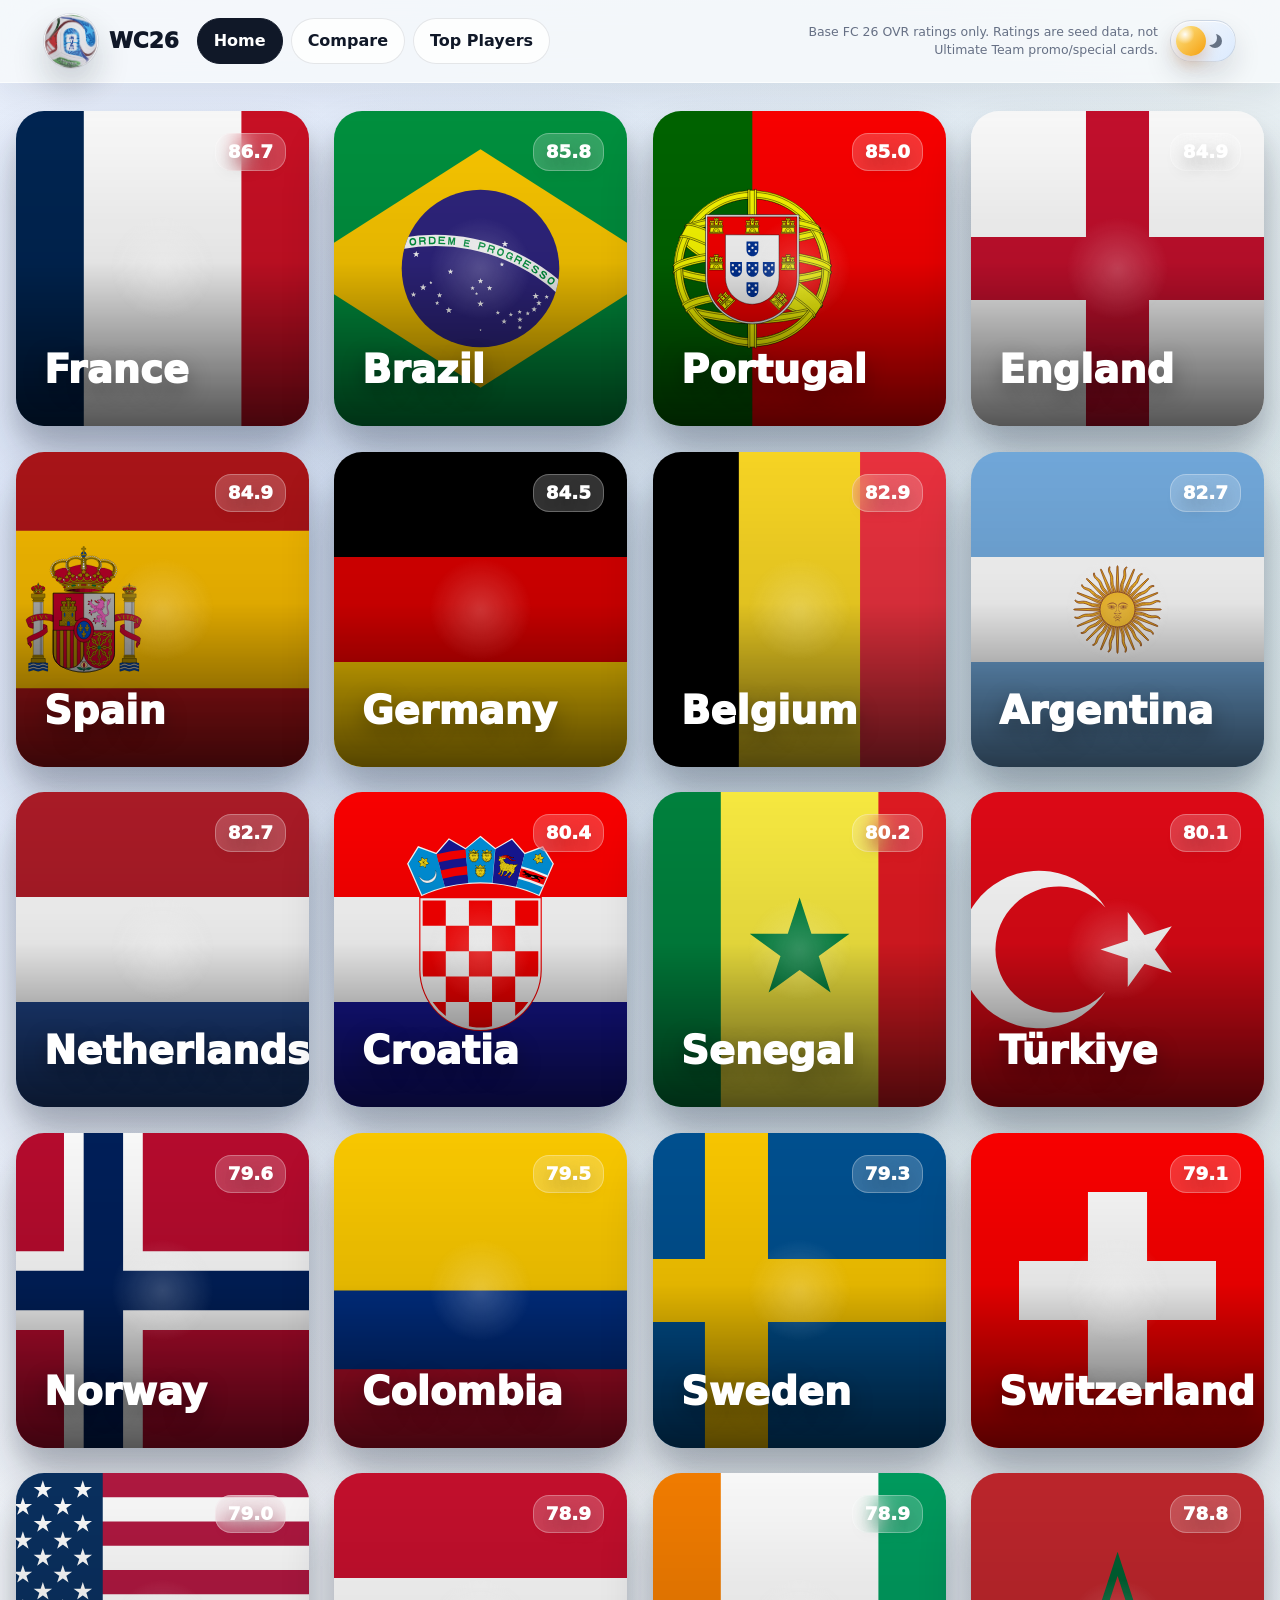
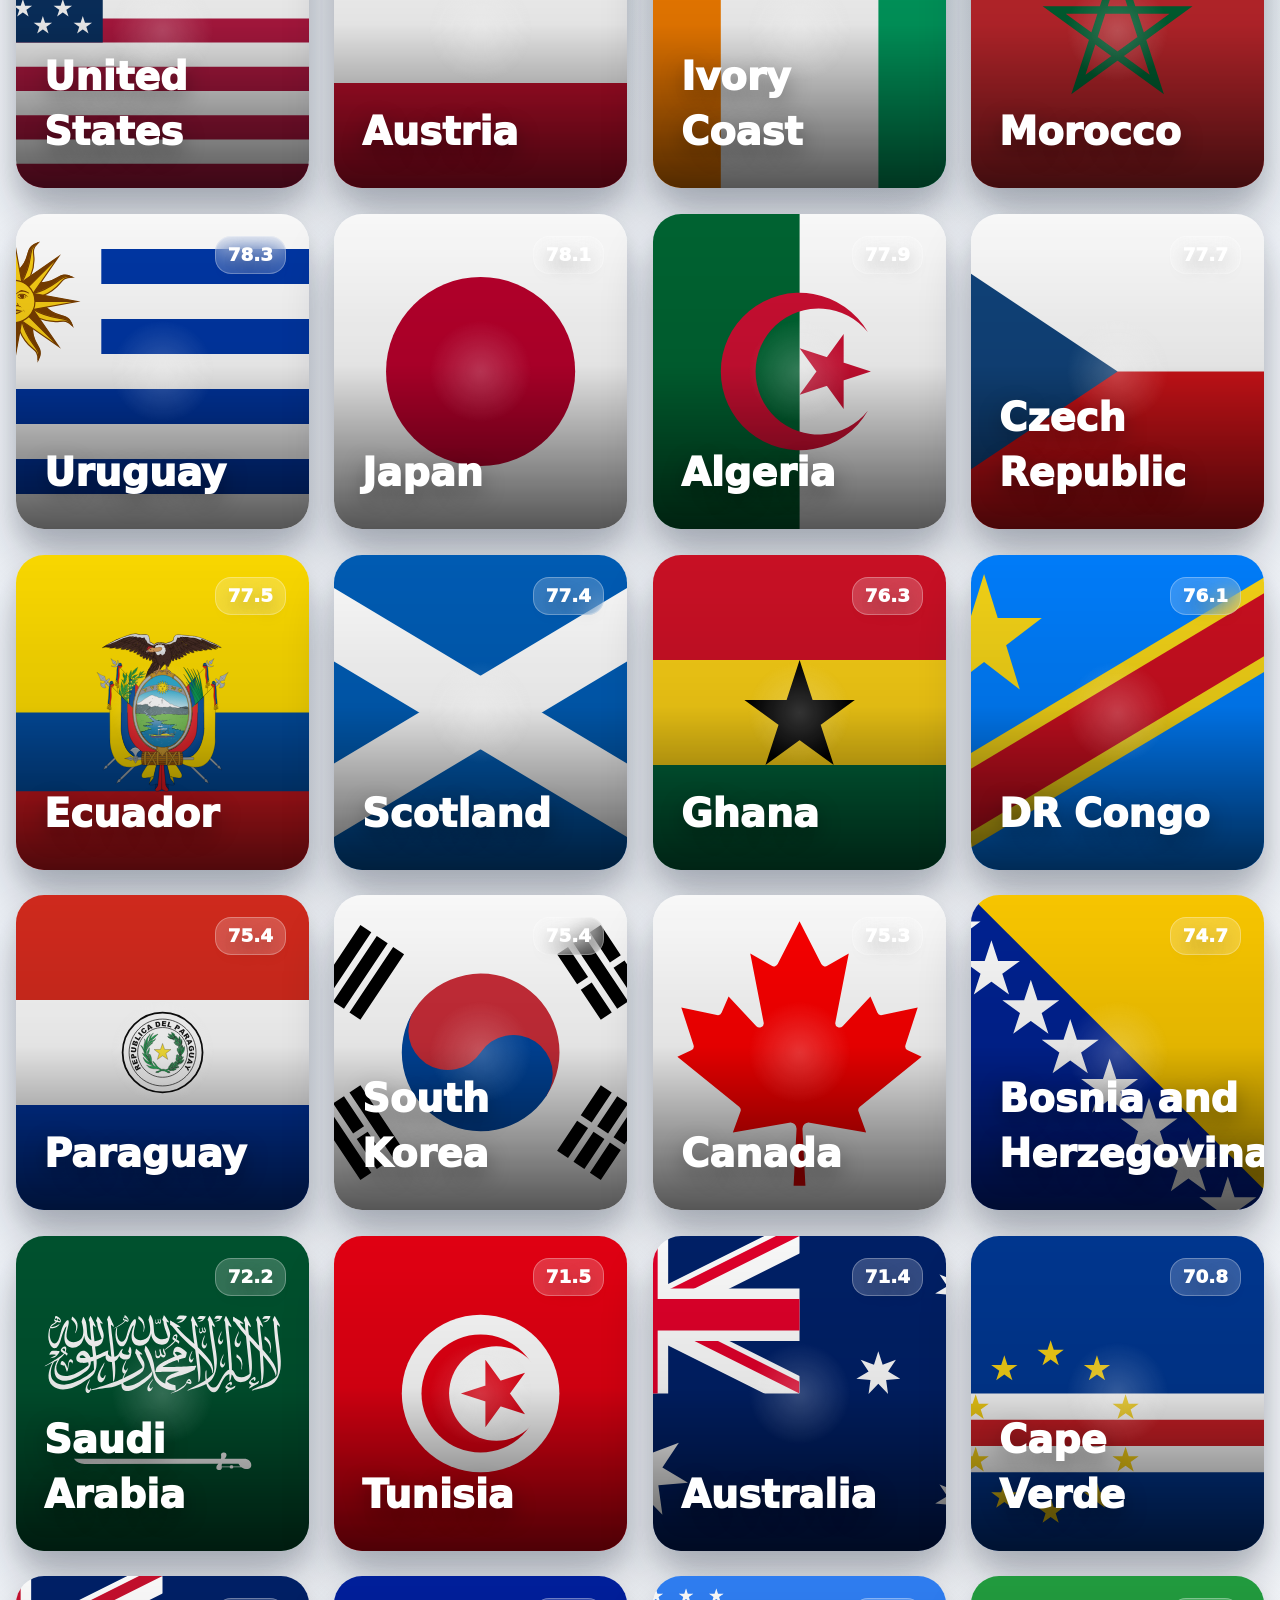
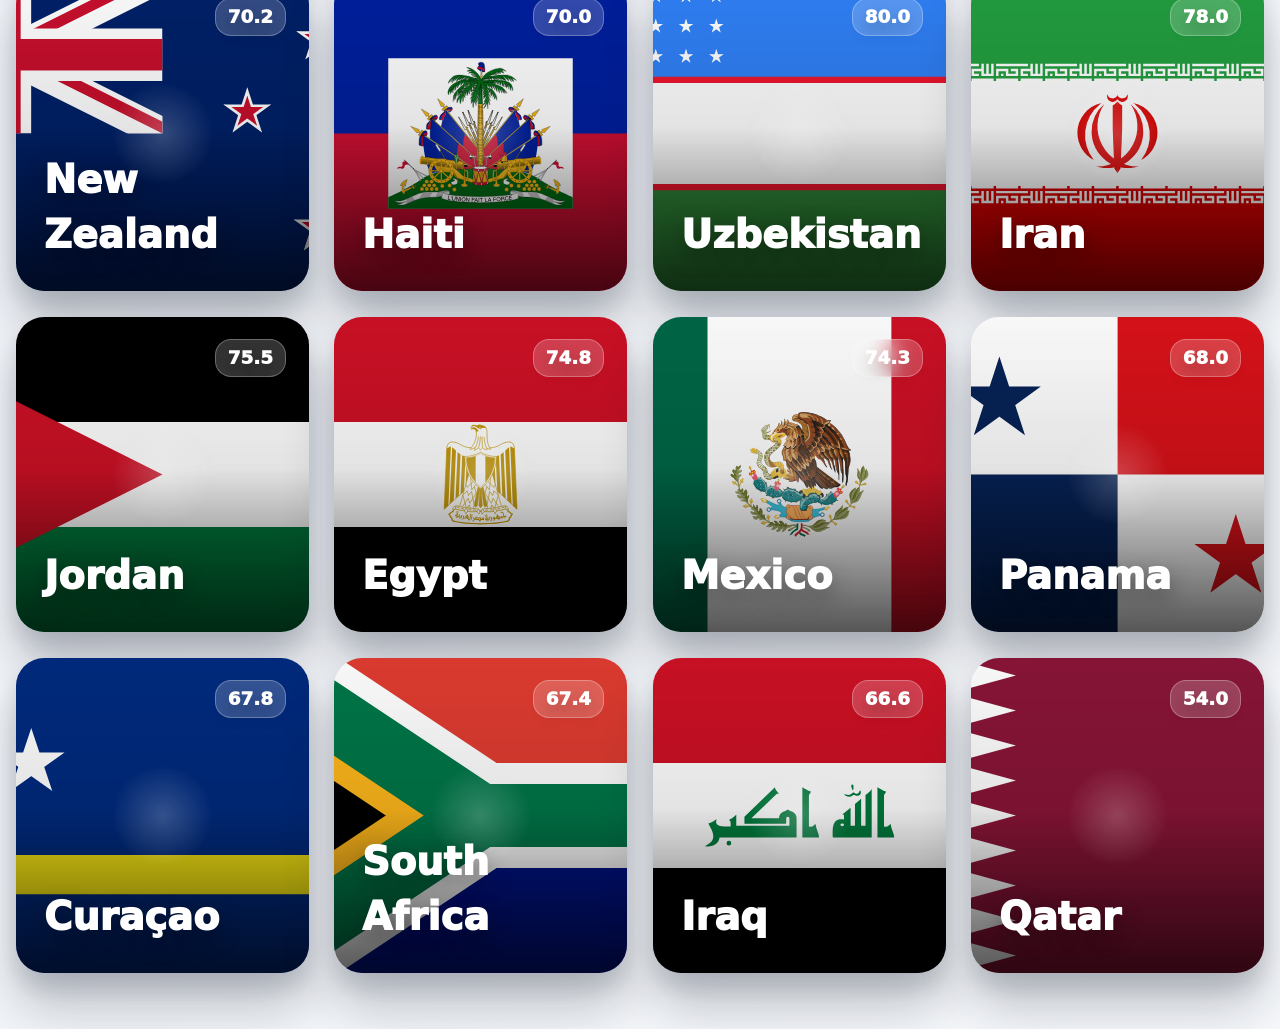
==== commit 544431ae: "Remove top players hero eyebrow" ====
--- a/index.html
+++ b/index.html
@@ -1498,6 +1498,8 @@
       }
 
       .nav {
+        margin: -16px -8px -30px;
+        padding: 16px 8px 30px;
         width: 100%;
         overflow-x: auto;
       }
@@ -2183,7 +2185,6 @@
         <section class="view players-view">
           <section class="players-hero">
             <div>
-              <div class="eyebrow">Global board</div>
               <h1>Top Players</h1>
             </div>
           </section>
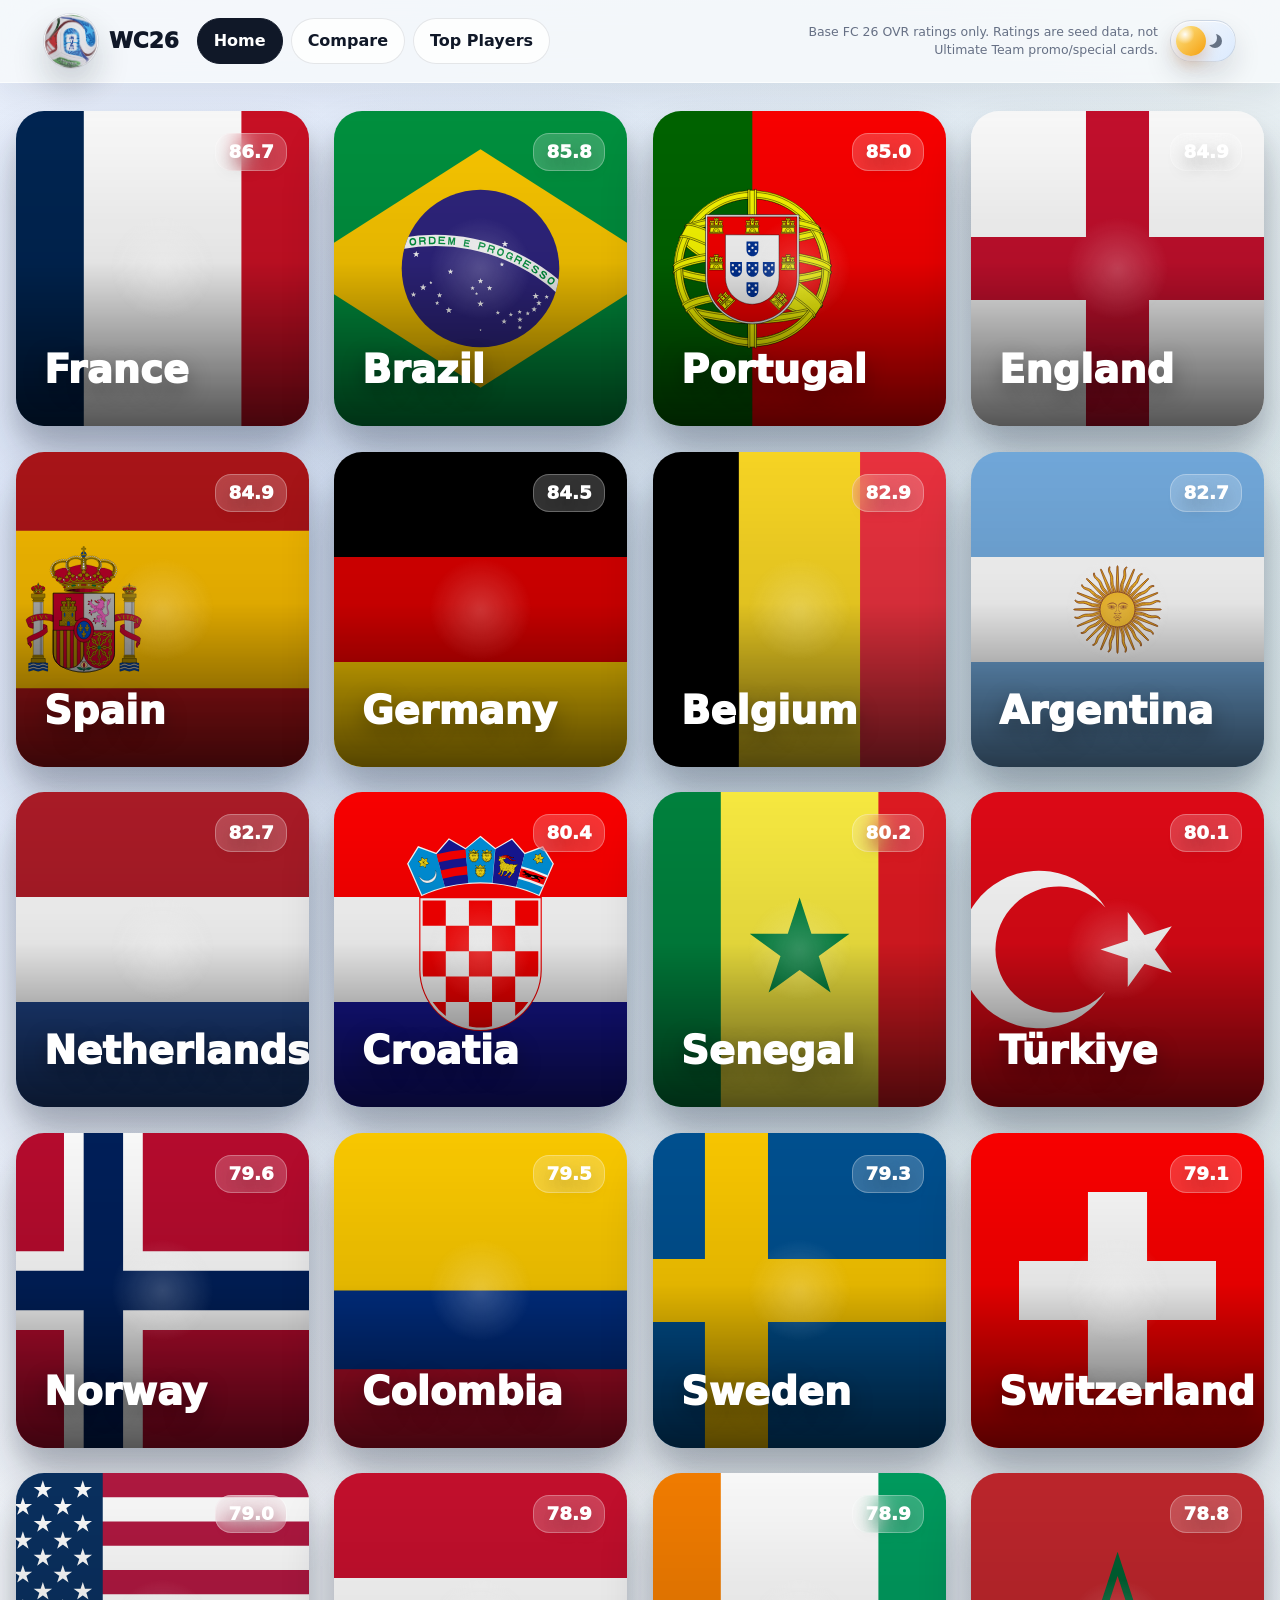
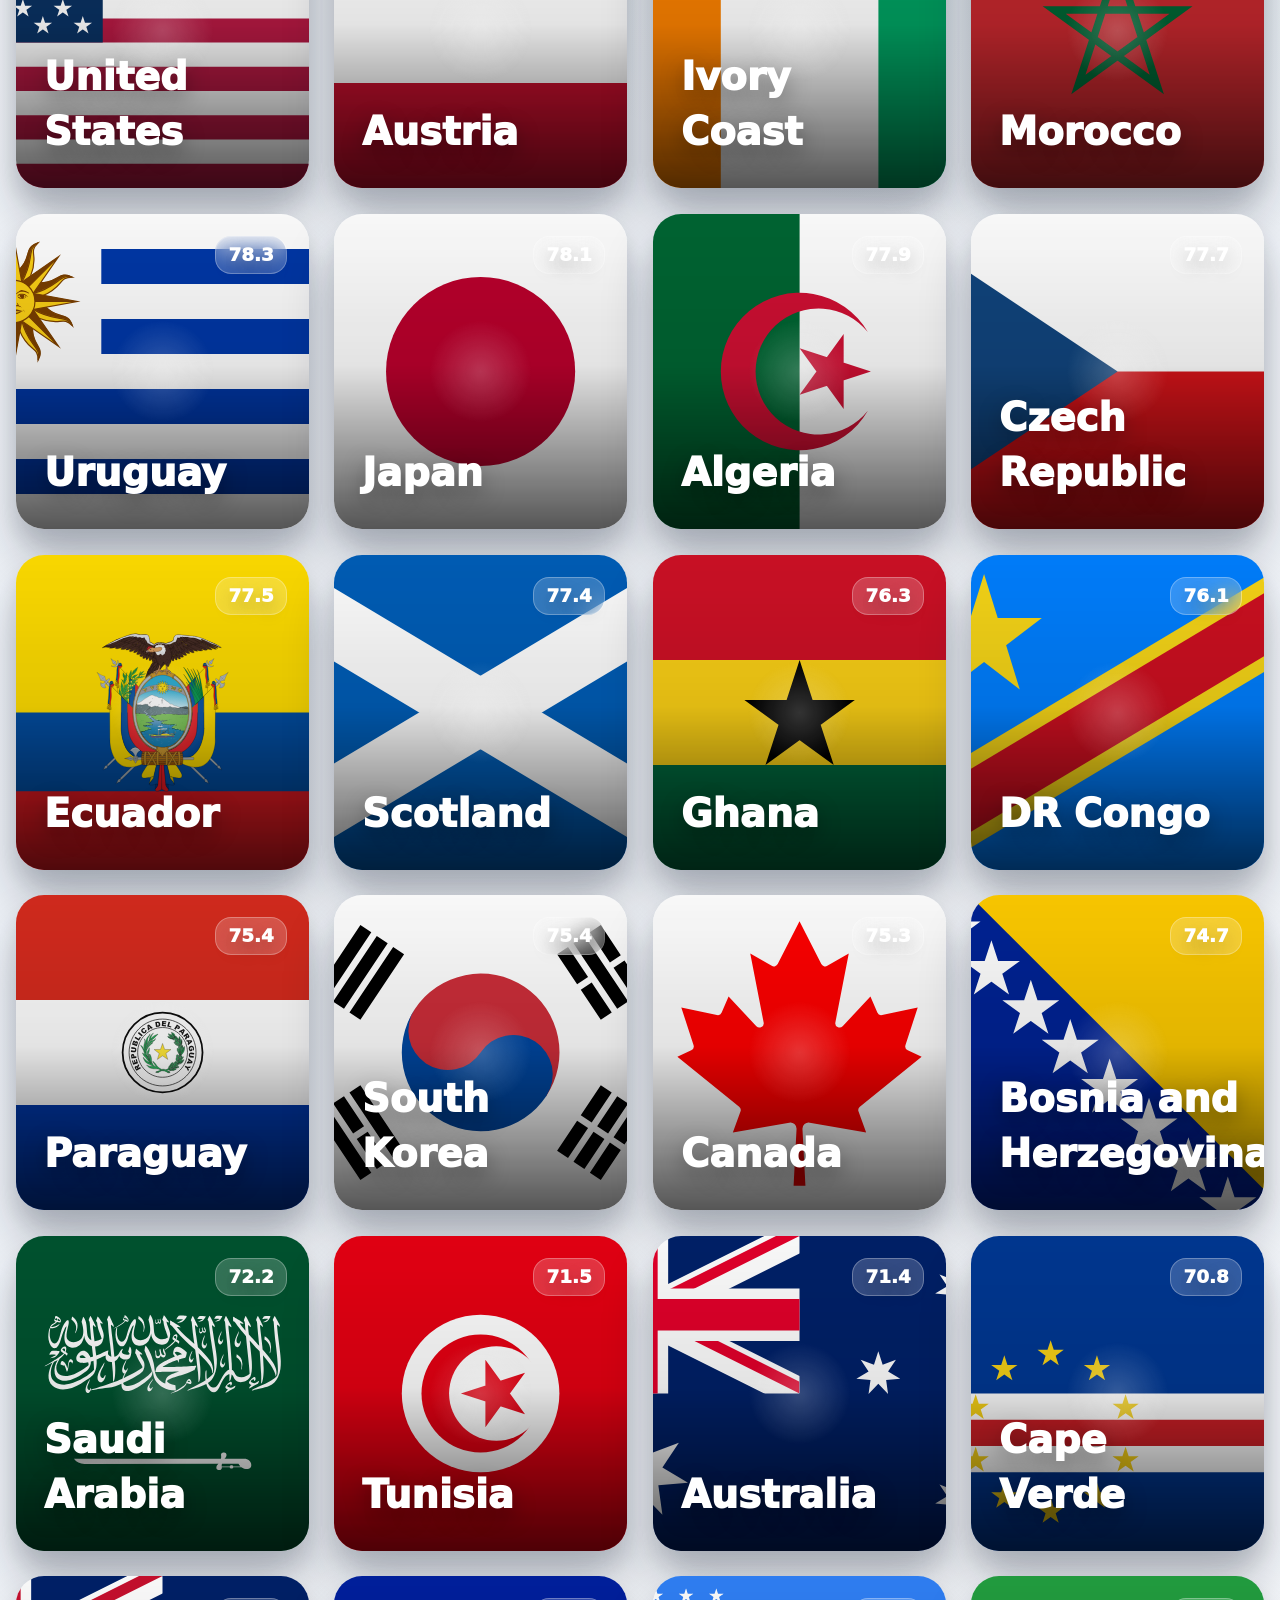
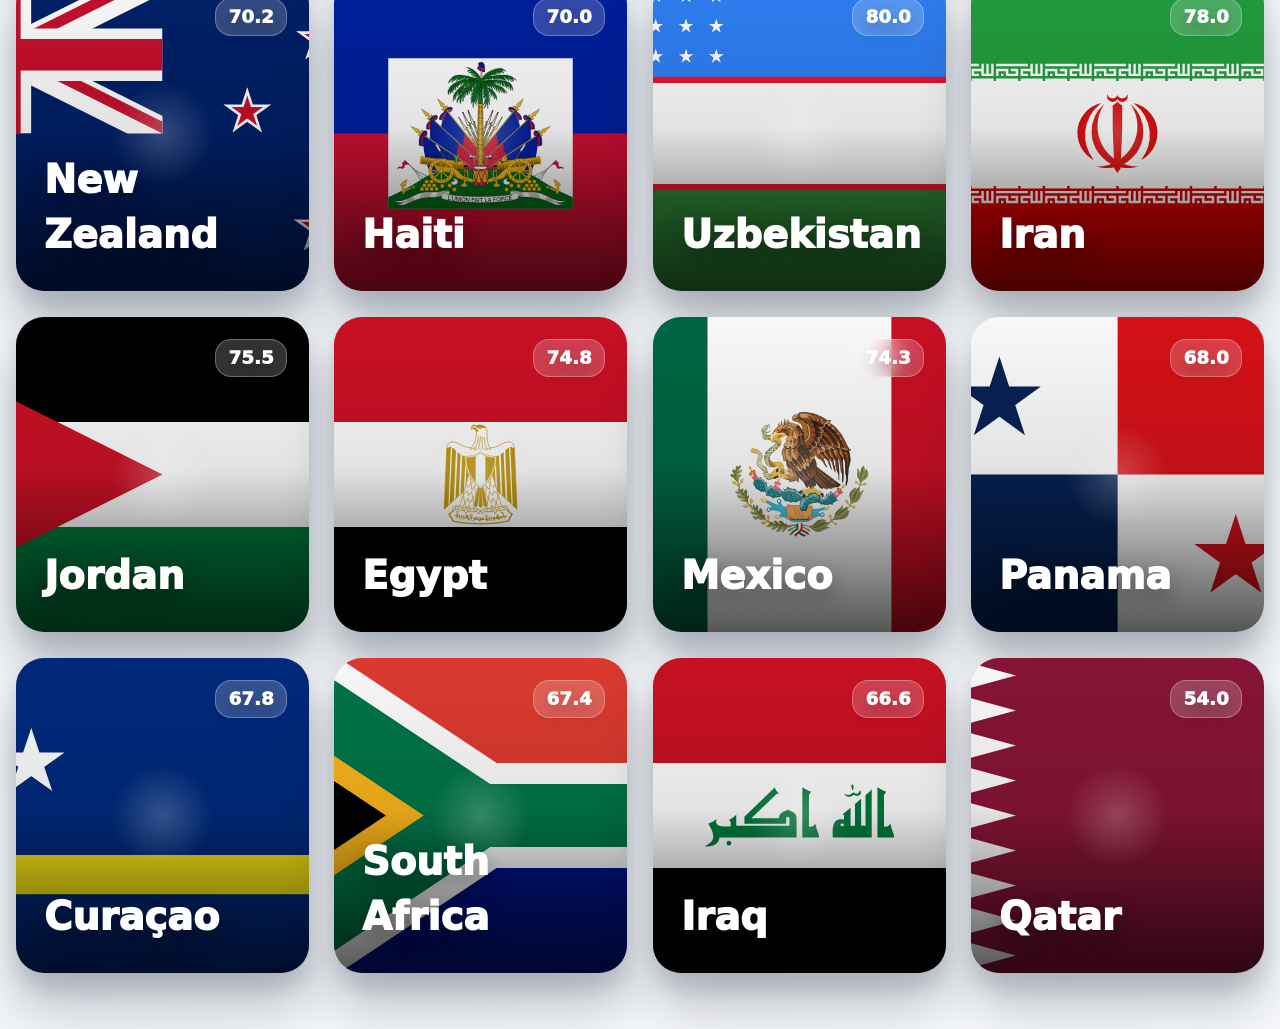
==== commit b9c99e28: "Remove compare chip and space h2 headings" ====
--- a/index.html
+++ b/index.html
@@ -365,6 +365,10 @@
       max-width: 1020px;
       font-size: clamp(3rem, 7vw, 7.4rem);
       font-weight: 1000;
+    }
+
+    h2 {
+      margin-top: clamp(10px, 1.4vw, 16px);
     }
 
     .country-grid {
@@ -2408,7 +2412,6 @@
       els.app.innerHTML = `
         <section class="view compare-view">
           <div class="hero-copy">
-            <div class="eyebrow">Head-to-head</div>
             <h1>Compare countries side by side.</h1>
           </div>
           <div class="compare-layout">
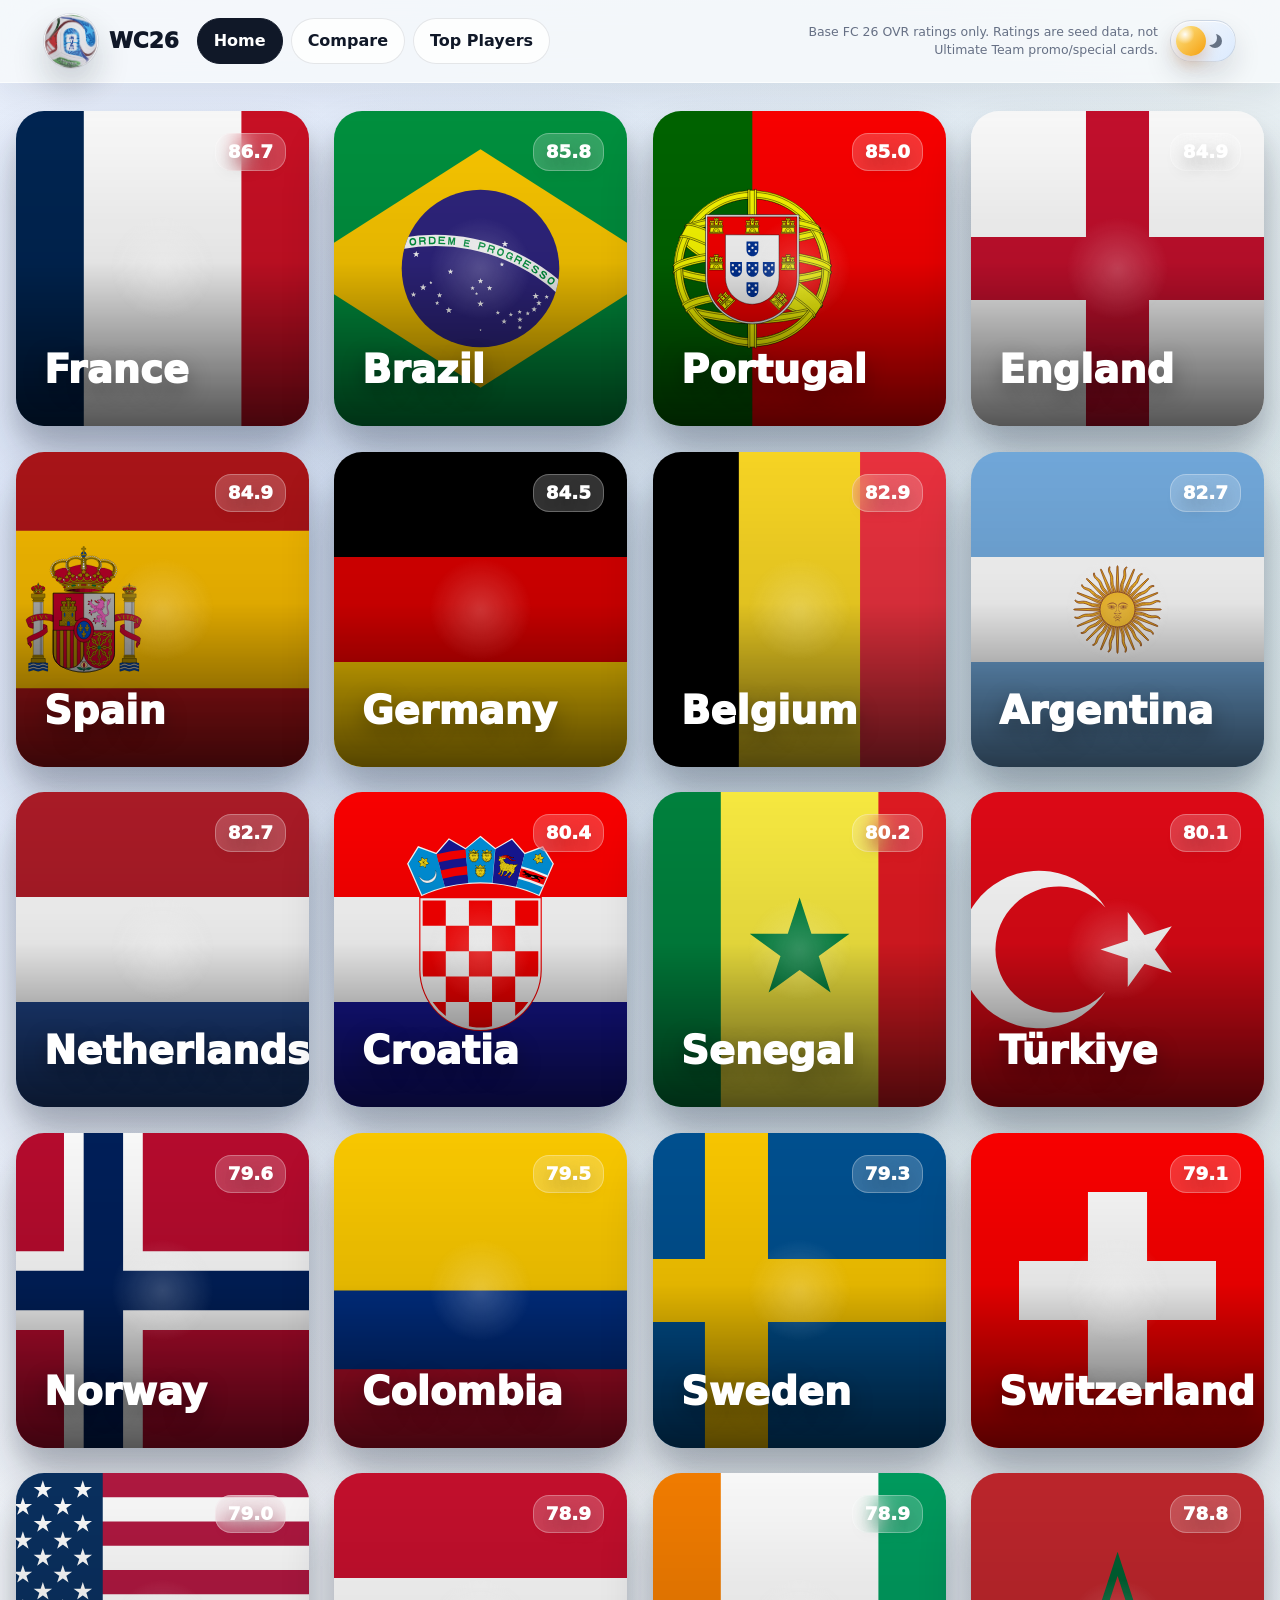
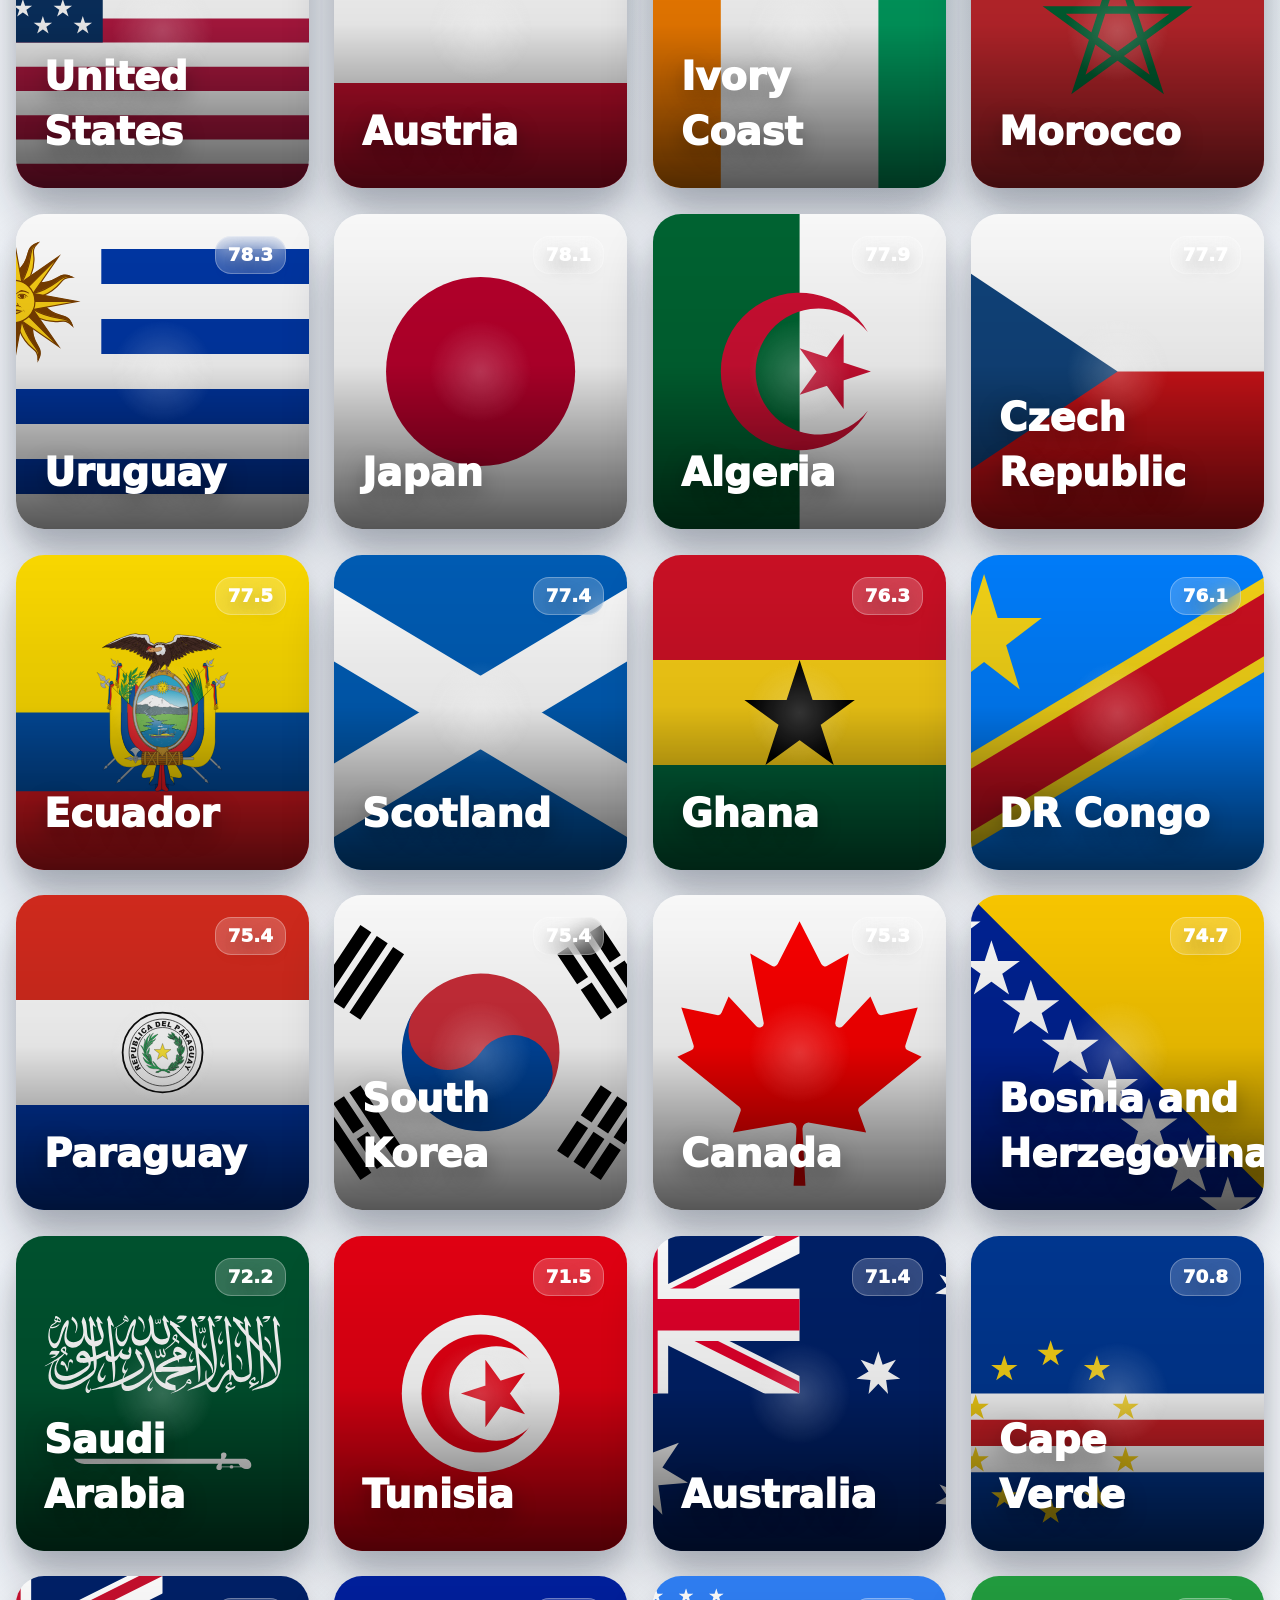
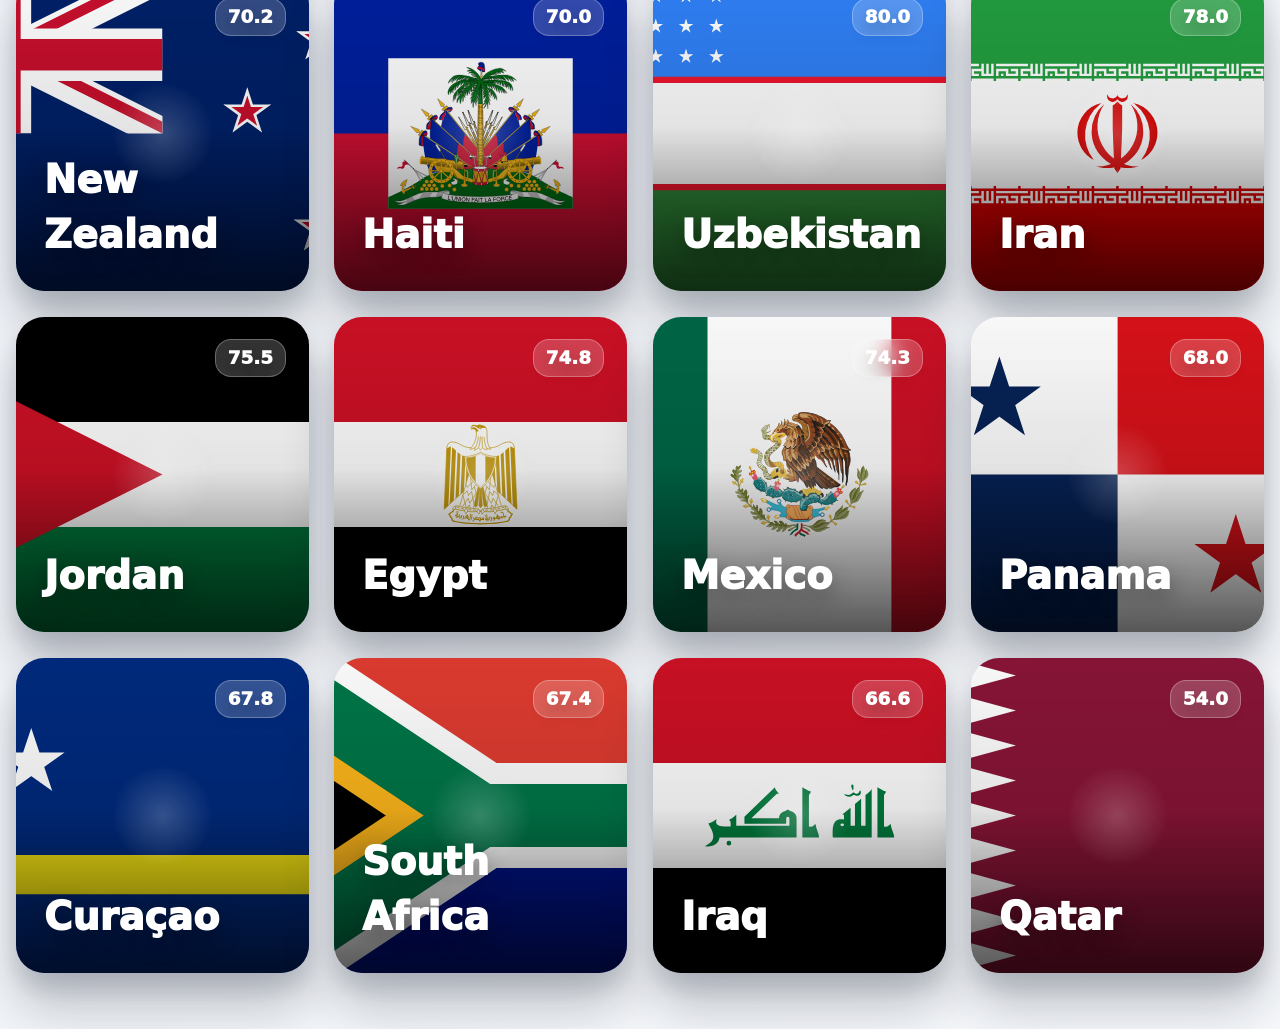
==== commit 63513de3: "Remove top players hero card" ====
--- a/index.html
+++ b/index.html
@@ -584,8 +584,7 @@
       gap: 20px;
     }
 
-    .team-hero,
-    .players-hero {
+    .team-hero {
       position: relative;
       isolation: isolate;
       overflow: hidden;
@@ -599,8 +598,7 @@
       box-shadow: var(--shadow-deep);
     }
 
-    .team-hero::before,
-    .players-hero::before {
+    .team-hero::before {
       content: "";
       position: absolute;
       inset: 0;
@@ -1305,29 +1303,11 @@
       gap: 8px;
     }
 
-    .players-hero {
-      min-height: 260px;
-      background:
-        radial-gradient(circle at 10% 20%, rgba(255, 255, 255, 0.22), transparent 20%),
-        linear-gradient(135deg, #101828, #1d4ed8 48%, #0f766e);
-    }
-
-    .players-hero h1 {
-      font-size: clamp(3rem, 7vw, 7.2rem);
-    }
-
     .fine-print {
       color: var(--muted);
       font-size: 0.85rem;
       font-weight: 750;
       padding: 0 4px;
-    }
-
-    .data-boundary-note {
-      padding: 0 4px;
-      color: var(--muted);
-      font-size: 0.84rem;
-      font-weight: 800;
     }
 
     :root[data-theme="dark"] .eyebrow,
@@ -1598,8 +1578,7 @@
         padding: 22px;
       }
 
-      .team-hero,
-      .players-hero {
+      .team-hero {
         min-height: 260px;
         padding: 24px;
         border-radius: 26px;
@@ -2038,10 +2017,6 @@
       return escapeHtml(text);
     }
 
-    function renderDataBoundaryNote() {
-      return `<p class="data-boundary-note">Data rule: inclusion type has been removed from the CSV and UI. Do not reintroduce it into player cards, filters, or compare views.</p>`;
-    }
-
     function routeTo(next) {
       const params = new URLSearchParams();
       params.set("view", next.view || state.view);
@@ -2163,7 +2138,6 @@
               </div>
             </div>
           </section>
-          ${renderDataBoundaryNote()}
           ${renderPlayerList(rows, `${team} Player Cards`, `${stats.count} players in dataset`, {
             showTeam: false,
             showReset: false
@@ -2187,13 +2161,7 @@
       const rows = filteredPlayerRows(state.rows, true);
       els.app.innerHTML = `
         <section class="view players-view">
-          <section class="players-hero">
-            <div>
-              <h1>Top Players</h1>
-            </div>
-          </section>
           ${renderControls(true)}
-          ${renderDataBoundaryNote()}
           ${renderPlayerList(rows, "All Players", `${rows.length} visible players · ${state.rows.length} total`)}
         </section>
       `;
@@ -2282,6 +2250,7 @@
     }
 
     function renderPlayerList(rows, title, countText, options = {}) {
+      // Inclusion type is intentionally excluded from player cards, filters, and compare views.
       const columnOptions = {
         showTeam: true,
         showReset: true,
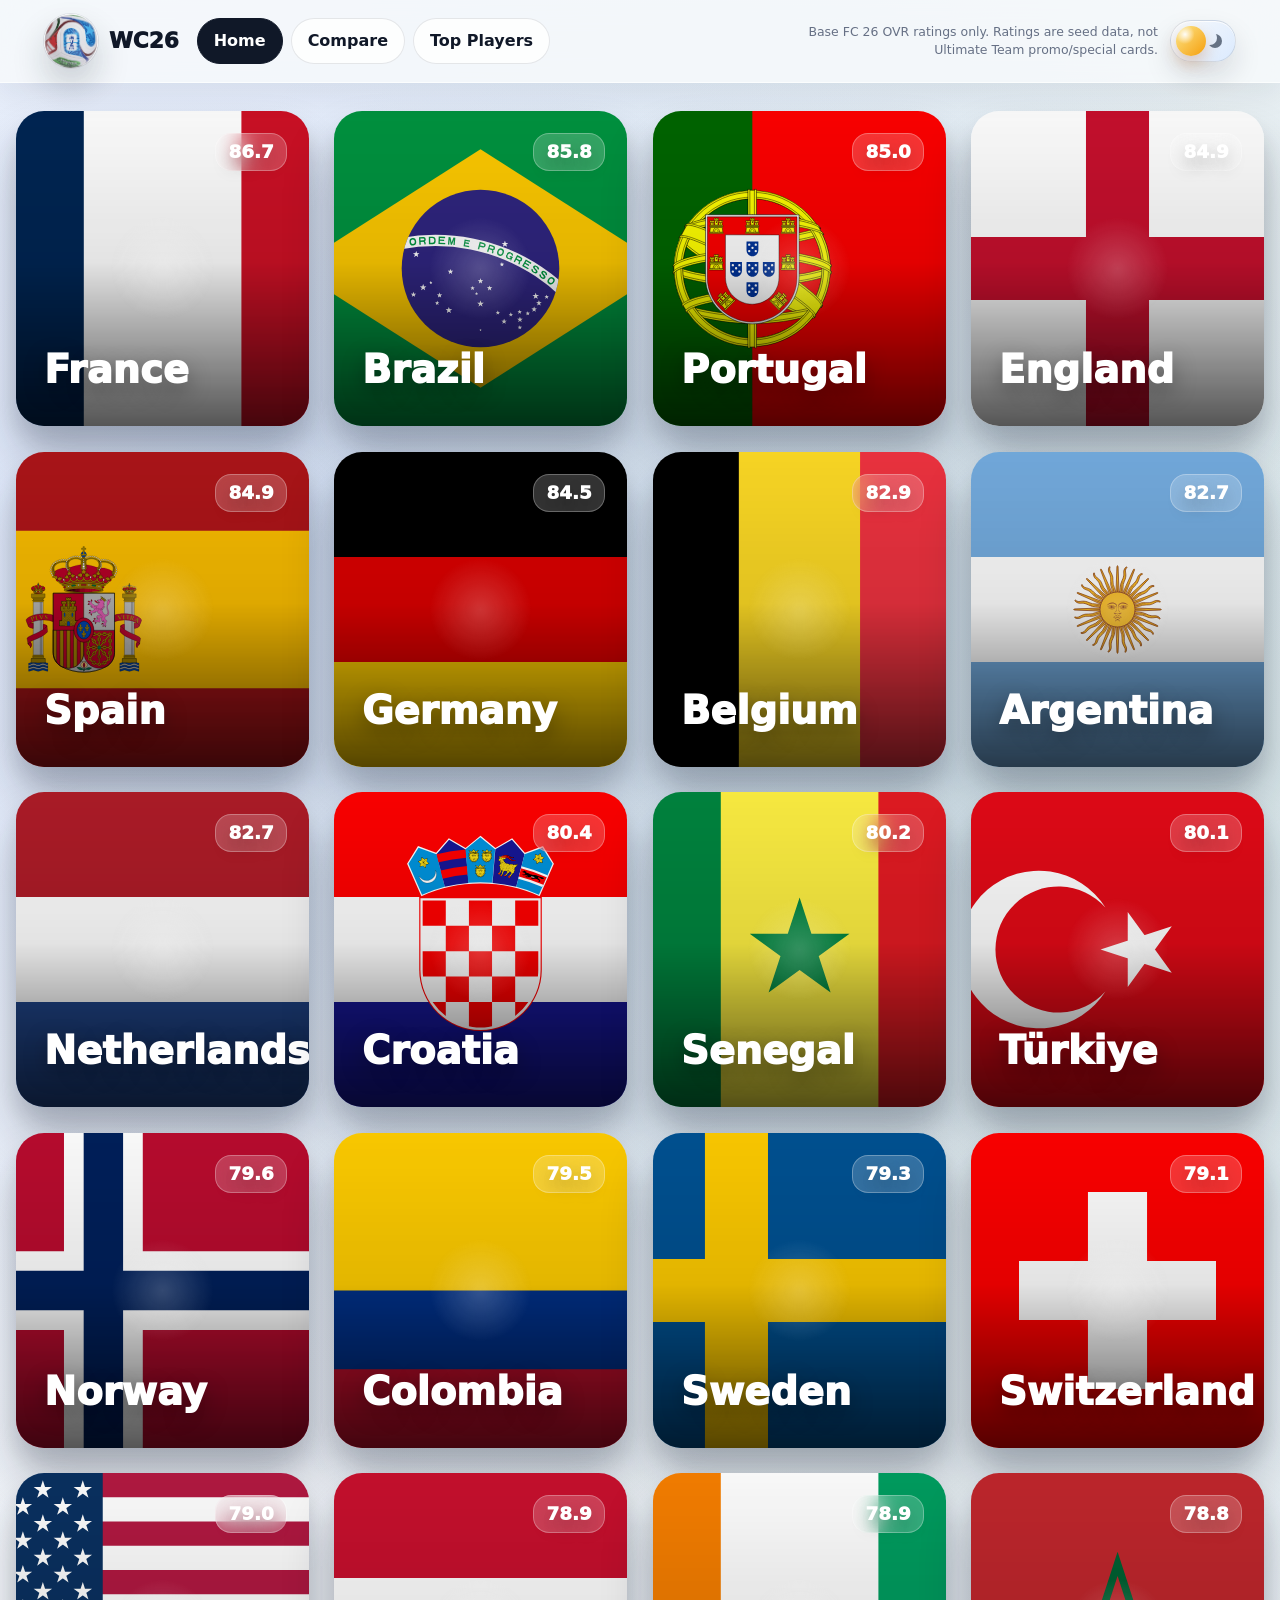
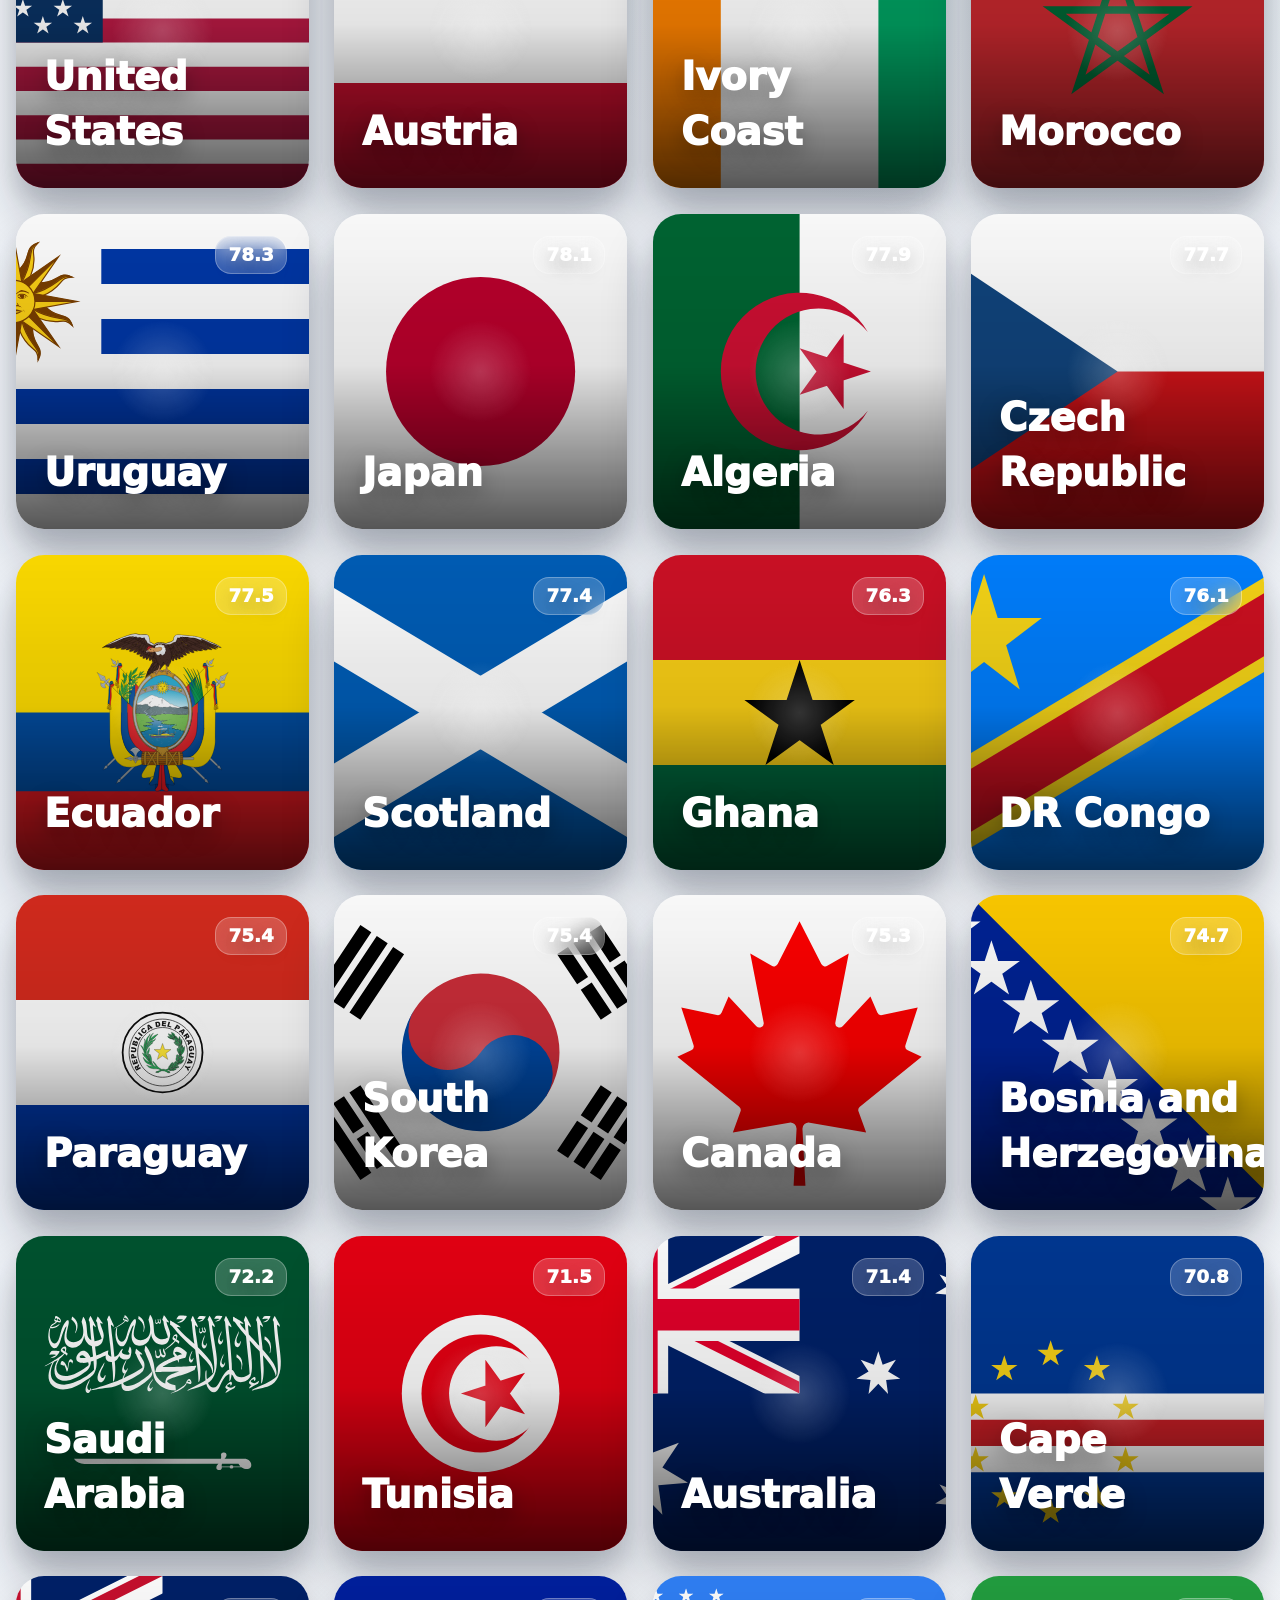
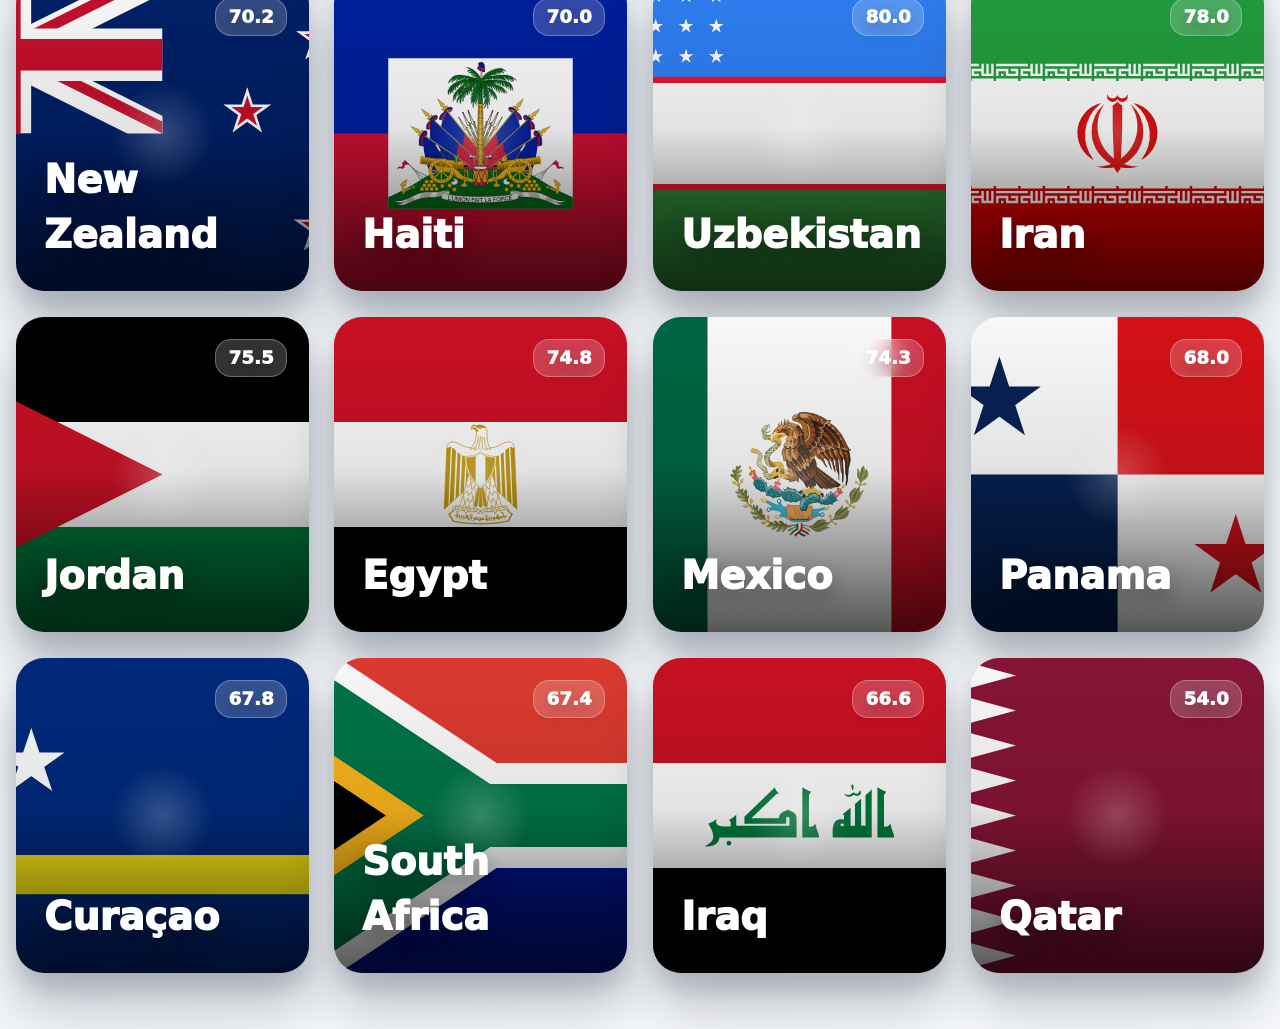
==== commit c5235be2: "Keep mobile nav natural width" ====
--- a/index.html
+++ b/index.html
@@ -167,8 +167,11 @@
     .nav {
       display: inline-flex;
       align-items: center;
+      flex: 0 1 auto;
       gap: 8px;
+      max-width: 100%;
       padding: 0;
+      overflow-x: auto;
     }
 
     .nav-button,
@@ -182,6 +185,7 @@
       border-radius: 999px;
       padding: 10px 16px;
       font-weight: 900;
+      white-space: nowrap;
       transition: transform 180ms ease, box-shadow 180ms ease, background 180ms ease, color 180ms ease, border-color 180ms ease;
     }
 
@@ -1470,22 +1474,22 @@
 
     @media (max-width: 900px) {
       .topbar {
-        align-items: flex-start;
-        flex-direction: column;
-        padding-right: 92px;
+        align-items: center;
+        flex-direction: row;
+        flex-wrap: wrap;
+        justify-content: flex-start;
+        gap: 12px 14px;
       }
 
       .top-actions {
-        position: absolute;
-        top: 14px;
-        right: 14px;
+        position: static;
+        margin-left: auto;
       }
 
       .nav {
         margin: -16px -8px -30px;
         padding: 16px 8px 30px;
-        width: 100%;
-        overflow-x: auto;
+        width: auto;
       }
 
       .country-grid,
@@ -1526,12 +1530,11 @@
 
       .topbar {
         padding: 12px;
-        padding-right: 82px;
+        gap: 10px;
       }
 
       .top-actions {
-        top: 11px;
-        right: 12px;
+        margin-left: auto;
       }
 
       .brand {
@@ -1562,7 +1565,8 @@
       }
 
       .nav-button {
-        padding: 9px 13px;
+        min-height: 40px;
+        padding: 8px 11px;
       }
 
       h1 {
@@ -1633,6 +1637,20 @@
 
       .card-meta-grid {
         grid-template-columns: 1fr;
+      }
+    }
+
+    @media (max-width: 480px) {
+      .brand {
+        order: 1;
+      }
+
+      .top-actions {
+        order: 2;
+      }
+
+      .nav {
+        order: 3;
       }
     }
 
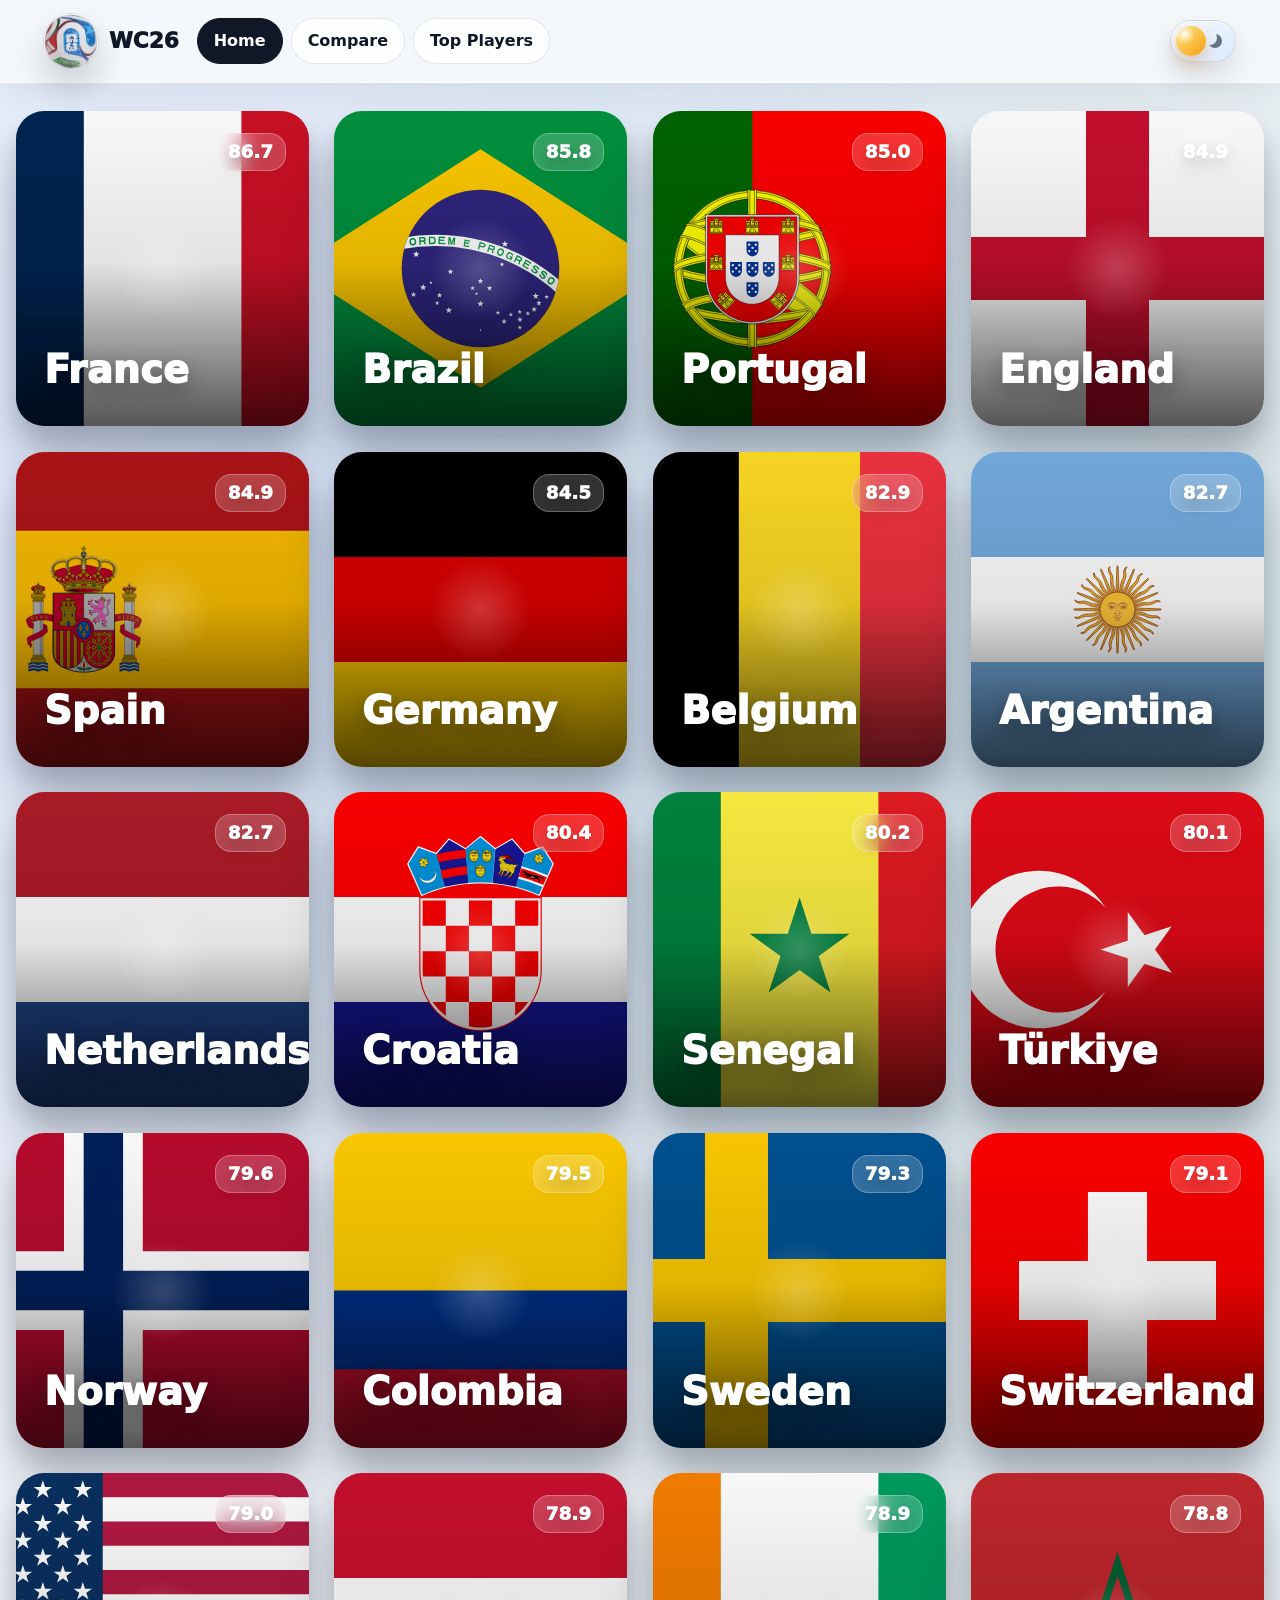
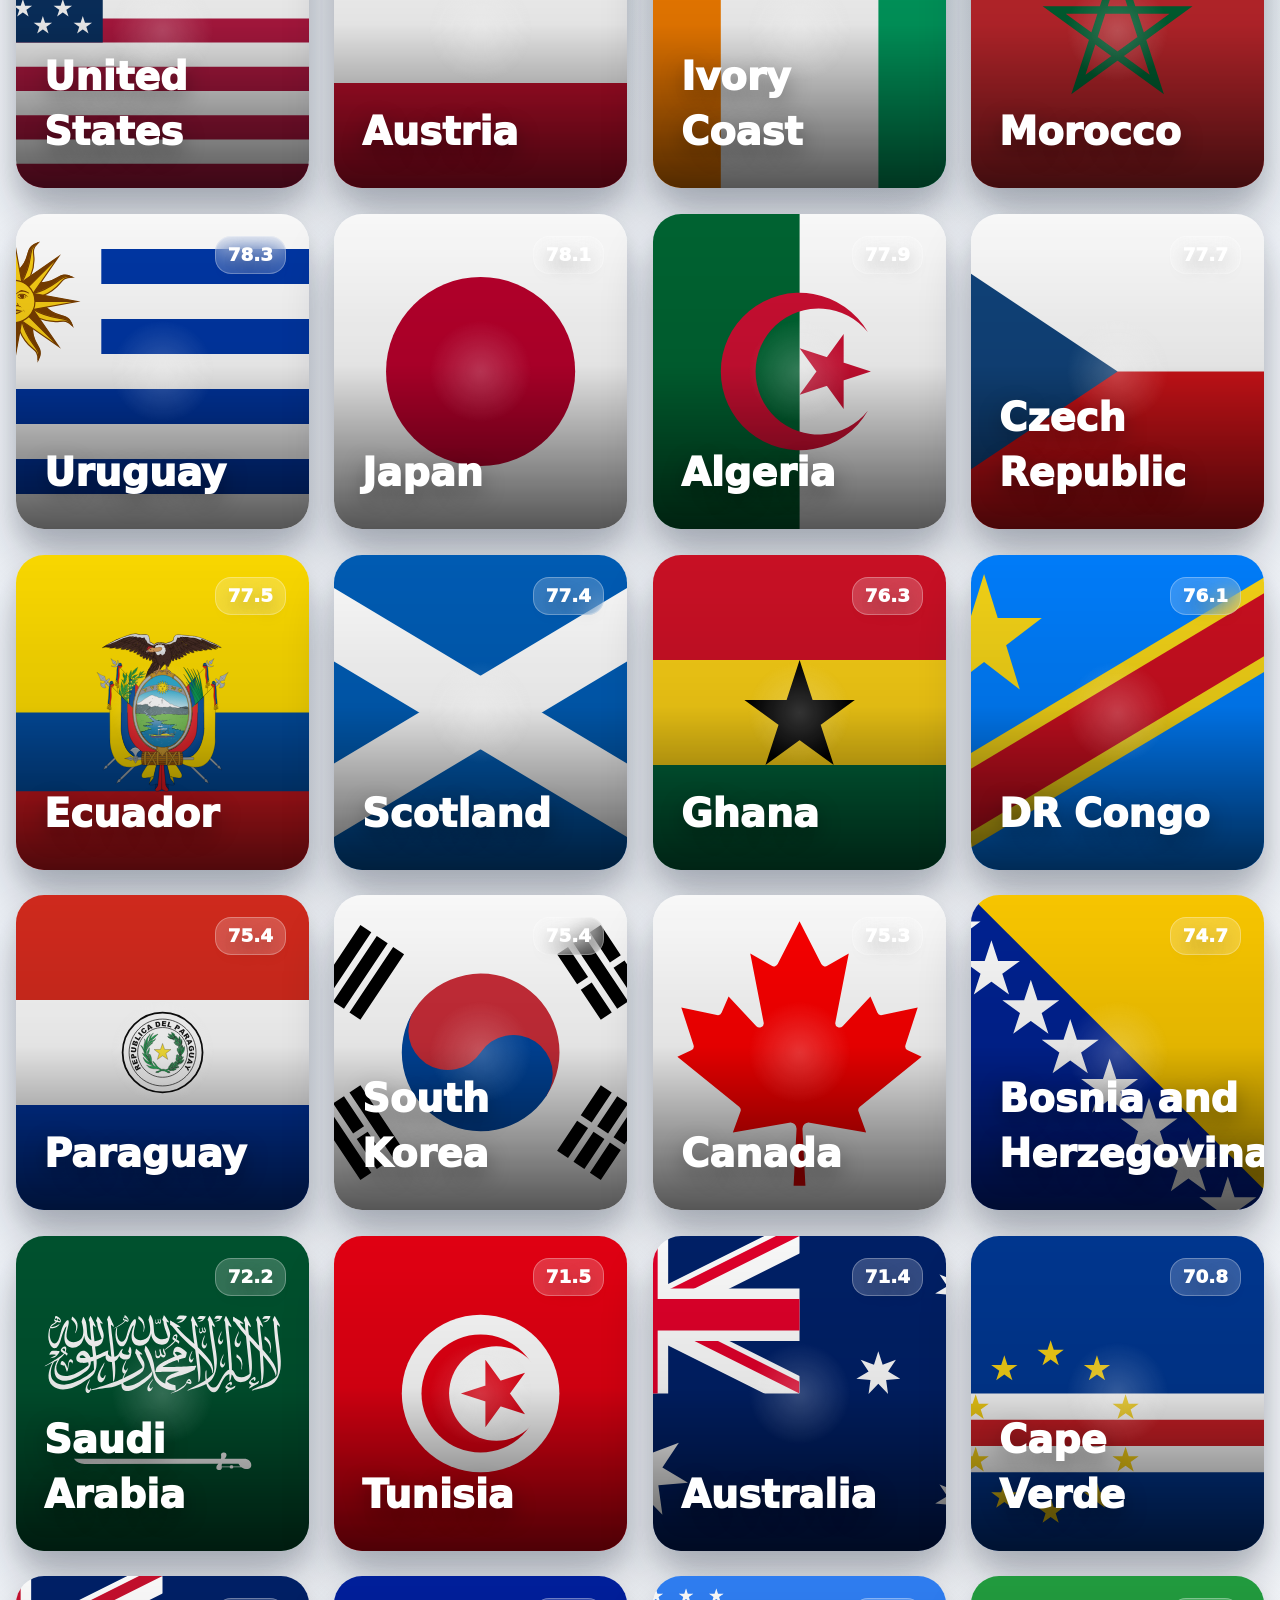
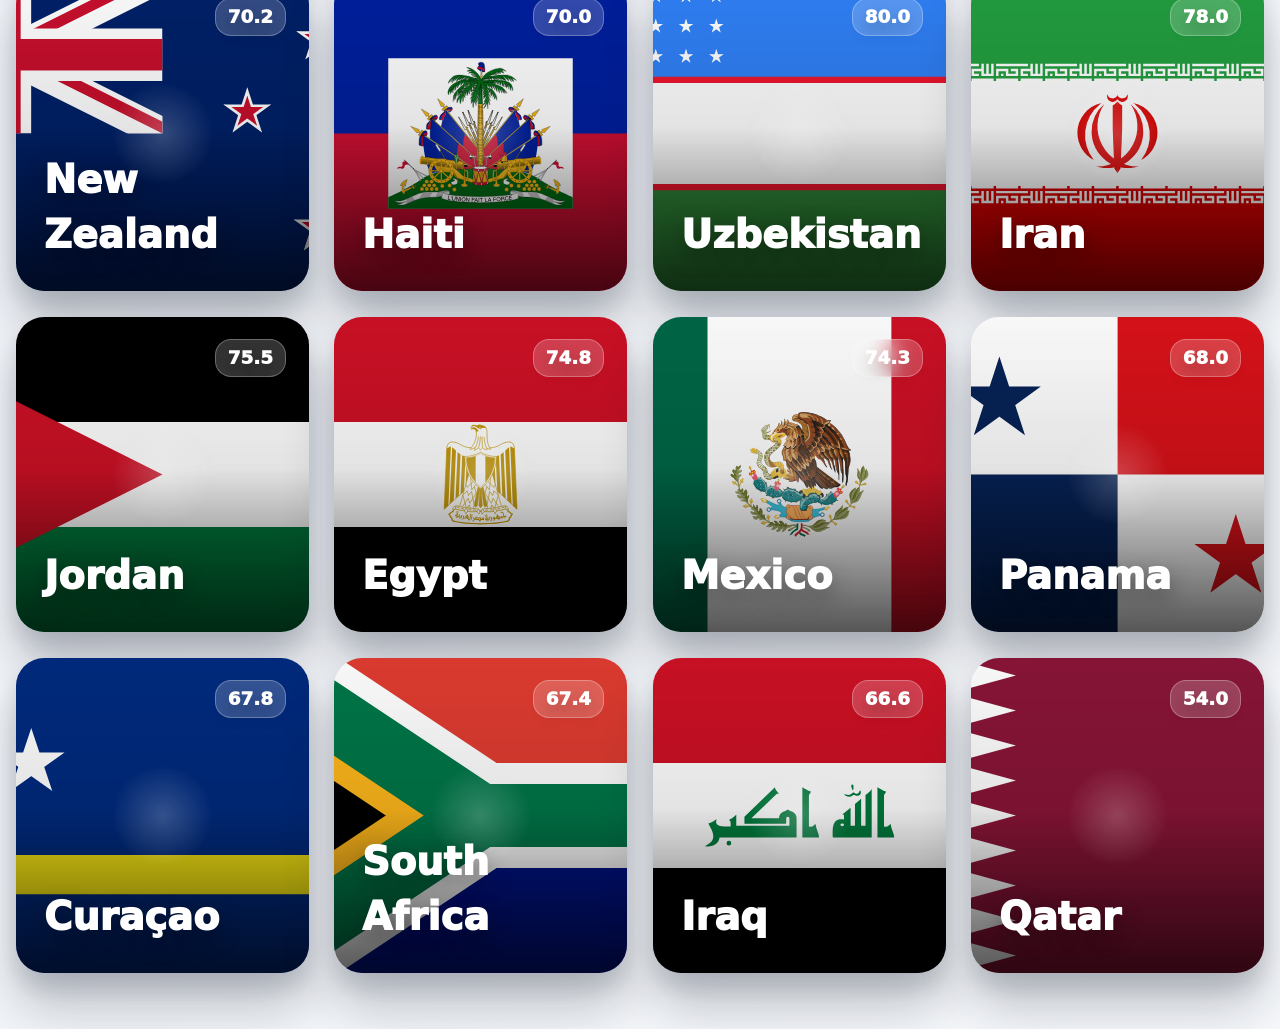
==== commit 01855266: "Remove FC ratings header disclaimer" ====
--- a/index.html
+++ b/index.html
@@ -227,13 +227,6 @@
       gap: 12px;
       min-width: min(420px, 34vw);
       margin-left: auto;
-    }
-
-    .source-note {
-      max-width: 370px;
-      color: var(--muted);
-      font-size: 0.78rem;
-      text-align: right;
     }
 
     .theme-toggle {
@@ -1450,10 +1443,6 @@
     }
 
     @media (max-width: 1260px) {
-      .source-note {
-        display: none;
-      }
-
       .top-actions {
         min-width: auto;
       }
@@ -1678,7 +1667,6 @@
         <button class="nav-button" type="button" data-nav-view="players">Top Players</button>
       </nav>
       <div class="top-actions">
-        <div class="source-note">Base FC 26 OVR ratings only. Ratings are seed data, not Ultimate Team promo/special cards.</div>
         <button class="theme-toggle" type="button" data-theme-toggle aria-label="Switch to dark mode" aria-pressed="false" title="Switch to dark mode">
           <span class="theme-toggle-icon sun" aria-hidden="true"></span>
           <span class="theme-toggle-icon moon" aria-hidden="true"></span>
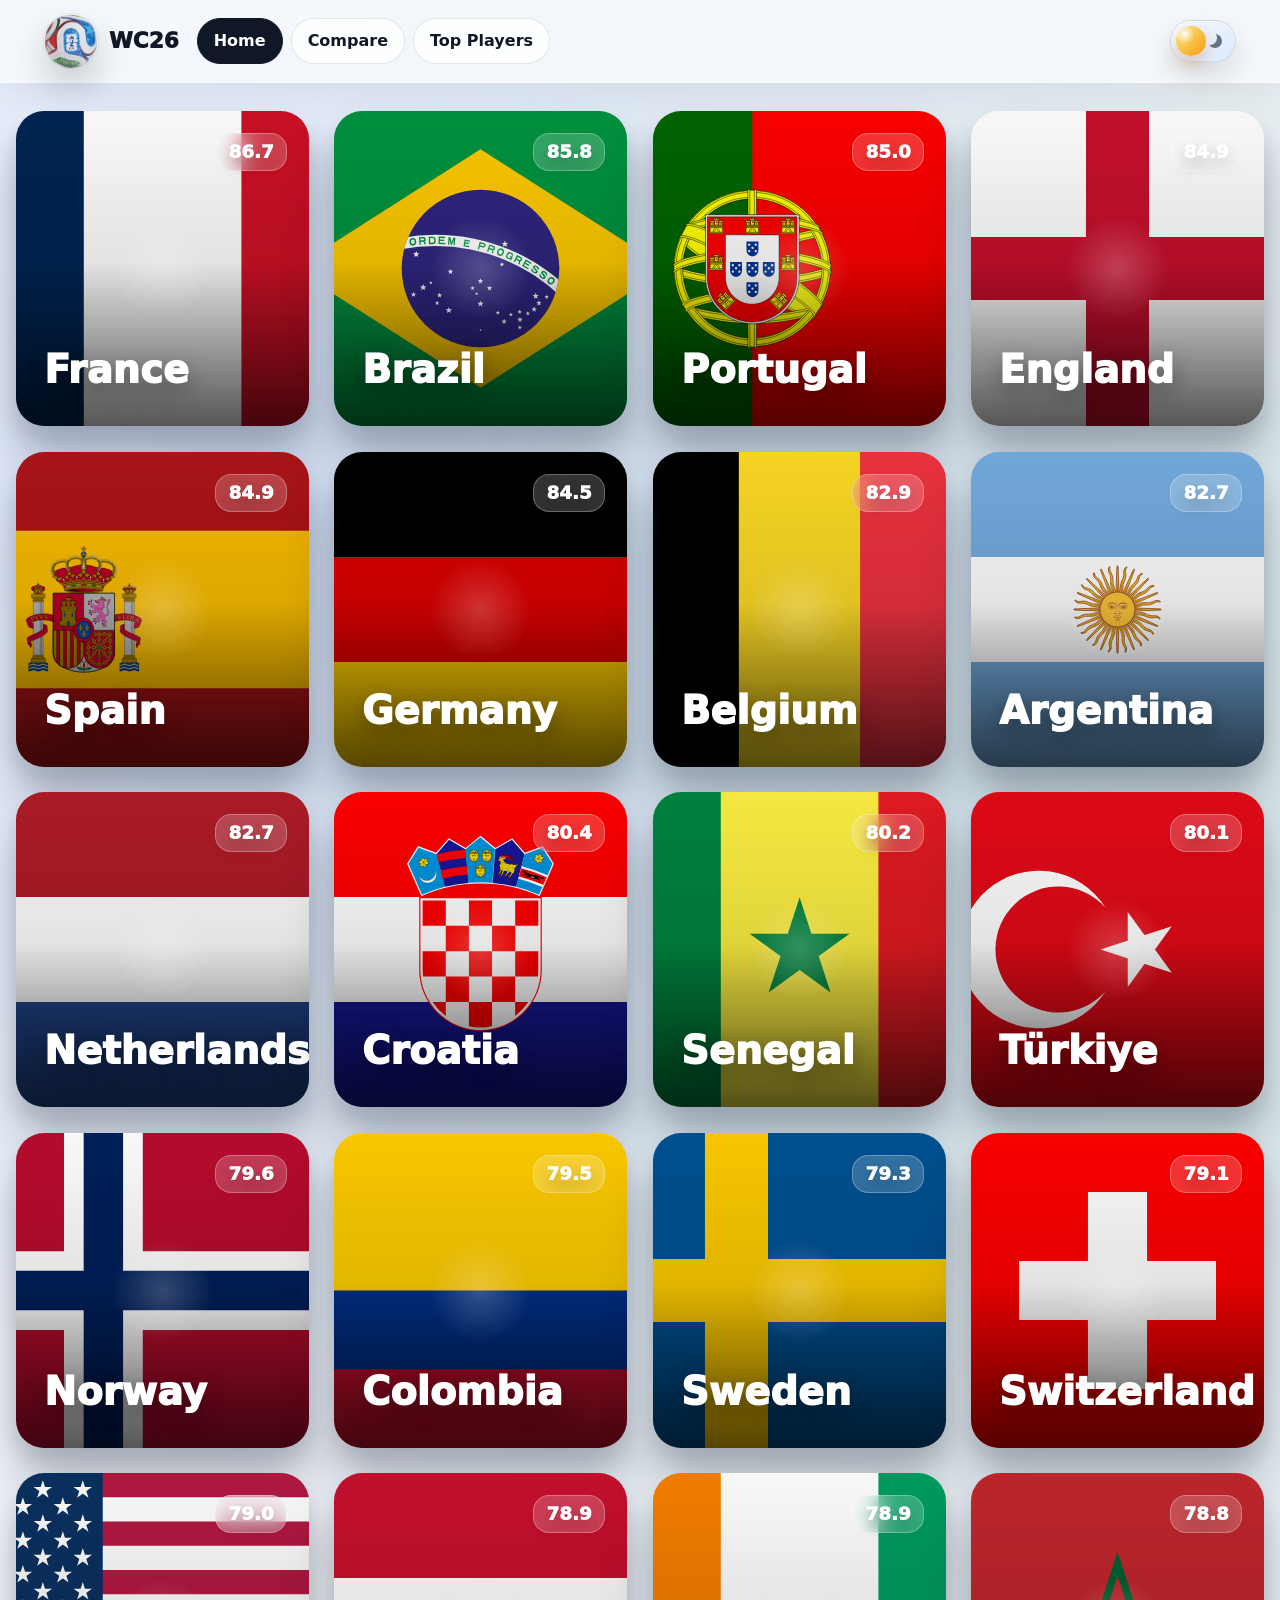
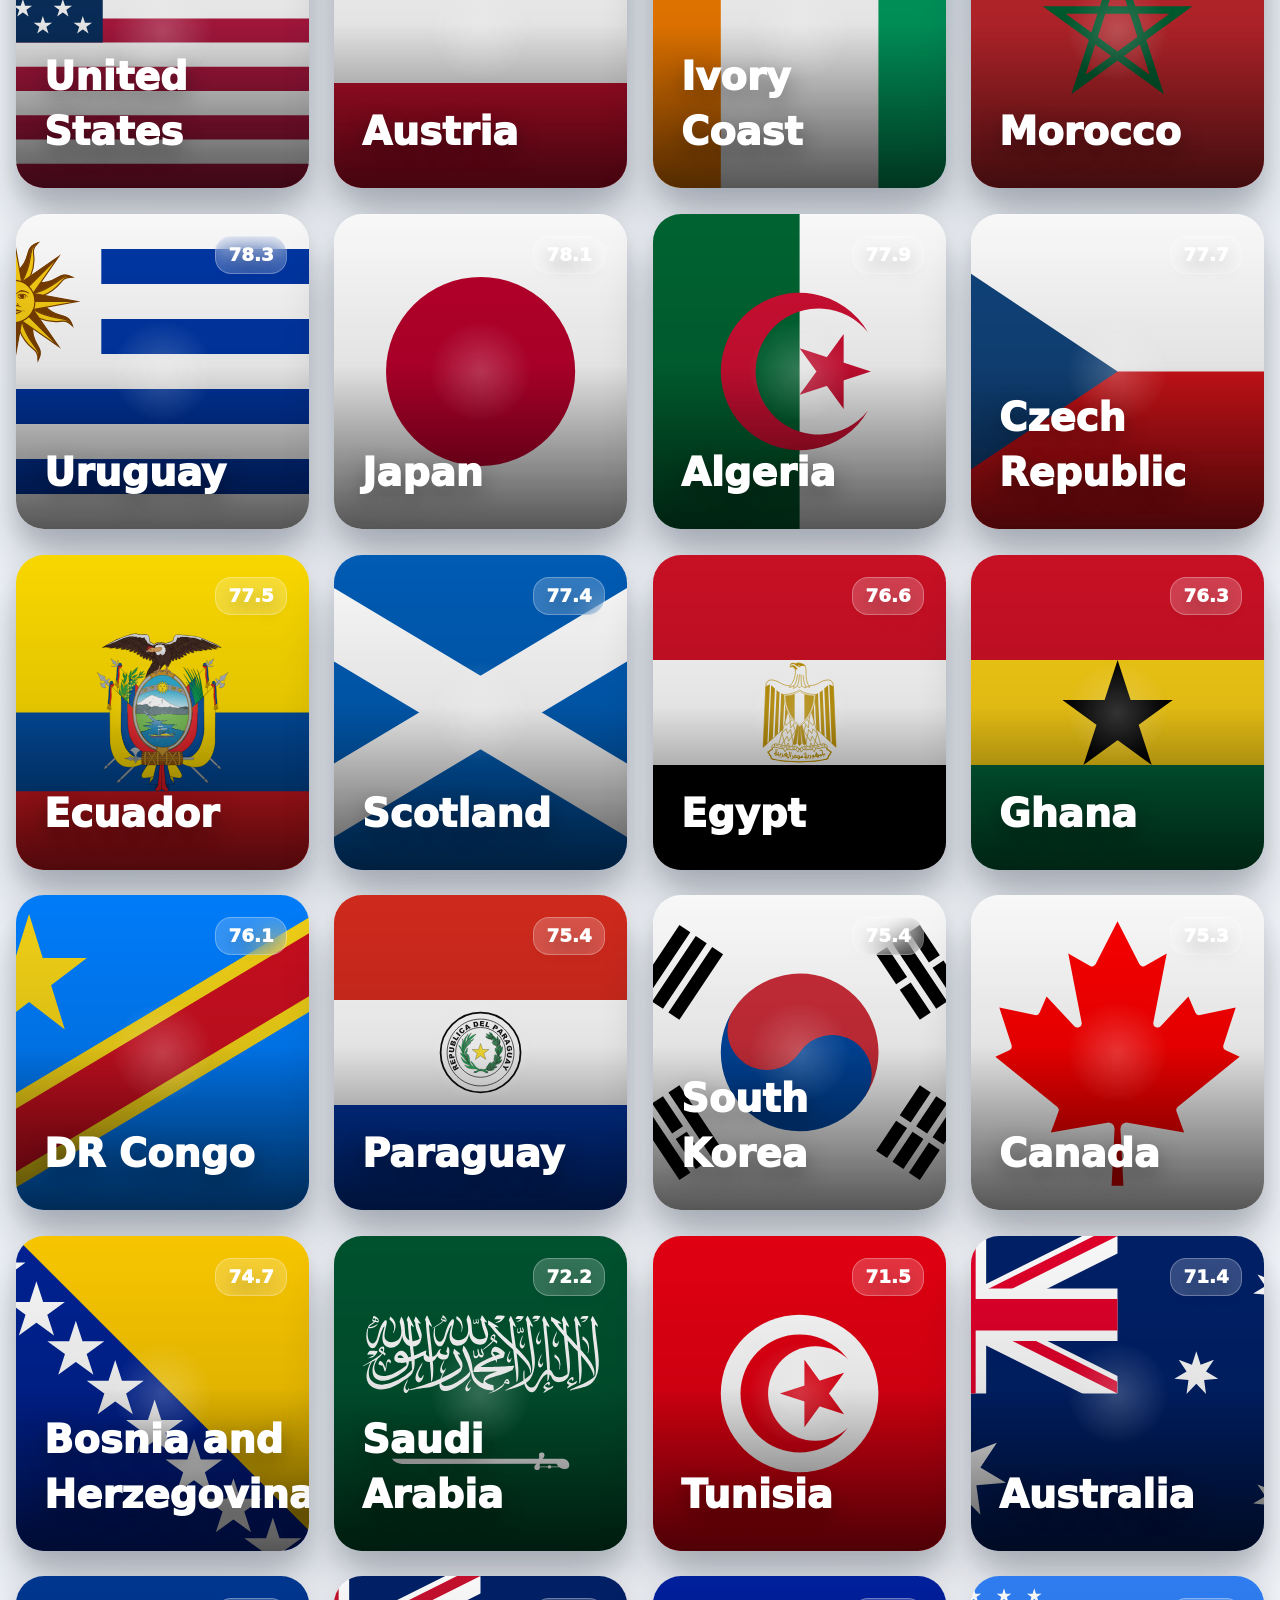
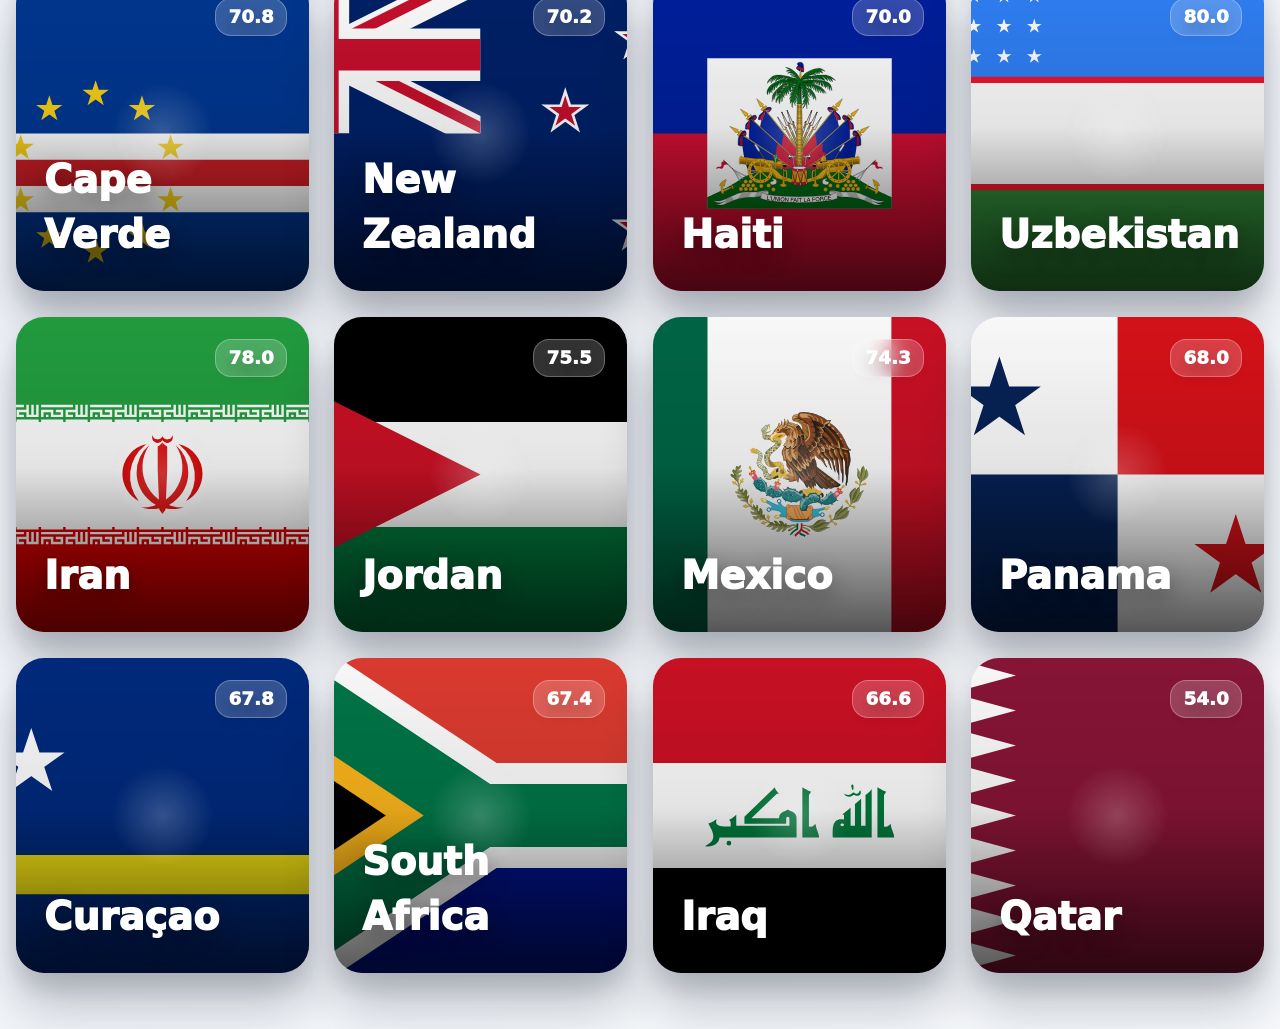
==== commit c6fe121b: "Fix static asset cache policy" ====
--- a/index.html
+++ b/index.html
@@ -16,2670 +16,21 @@
       }
     })();
   </script>
-  <style>
-    :root {
-      color-scheme: light;
-      --bg: #f3f5f8;
-      --ink: #101828;
-      --muted: #667085;
-      --line: rgba(16, 24, 40, 0.11);
-      --panel: rgba(255, 255, 255, 0.88);
-      --panel-solid: #ffffff;
-      --shadow-soft: 0 18px 44px rgba(15, 23, 42, 0.11);
-      --shadow-deep: 0 30px 80px rgba(15, 23, 42, 0.22);
-      --radius: 28px;
-      --radius-sm: 18px;
-      --blue: #2563eb;
-      --teal: #0f766e;
-      --gold: #b7791f;
-      --orange: #c2410c;
-      --brick: #9f3412;
-      --slate: #475467;
-      --header-height: 76px;
-      --card-hover-depth: 3px;
-      --card-hover-lift: -1.5px;
-      --card-hover-scale: 1.003;
-    }
-
-    :root[data-theme="dark"] {
-      color-scheme: dark;
-      --bg: #080f1d;
-      --ink: #eef4ff;
-      --muted: #99a6ba;
-      --line: rgba(226, 232, 240, 0.12);
-      --panel: rgba(15, 23, 42, 0.78);
-      --panel-solid: #111827;
-      --shadow-soft: 0 18px 48px rgba(0, 0, 0, 0.32);
-      --shadow-deep: 0 30px 90px rgba(0, 0, 0, 0.44);
-      --blue: #60a5fa;
-      --teal: #2dd4bf;
-      --gold: #fbbf24;
-      --orange: #fb923c;
-      --brick: #fdba74;
-      --slate: #94a3b8;
-    }
-
-    * {
-      box-sizing: border-box;
-    }
-
-    html {
-      scroll-behavior: smooth;
-    }
-
-    body {
-      margin: 0;
-      min-height: 100vh;
-      background:
-        radial-gradient(circle at 18% 12%, rgba(37, 99, 235, 0.14), transparent 28%),
-        radial-gradient(circle at 88% 18%, rgba(15, 118, 110, 0.12), transparent 30%),
-        linear-gradient(135deg, #f8fafc 0%, #edf1f7 45%, #f7f9fc 100%);
-      color: var(--ink);
-      font-family: Inter, ui-sans-serif, system-ui, -apple-system, BlinkMacSystemFont, "Segoe UI", sans-serif;
-      line-height: 1.45;
-      overflow-x: hidden;
-      transition: background 220ms ease, color 220ms ease;
-    }
-
-    :root[data-theme="dark"] body {
-      background:
-        radial-gradient(circle at 16% 10%, rgba(96, 165, 250, 0.18), transparent 30%),
-        radial-gradient(circle at 88% 18%, rgba(45, 212, 191, 0.13), transparent 34%),
-        linear-gradient(135deg, #07101f 0%, #0b1220 50%, #111827 100%);
-    }
-
-    button,
-    input,
-    select {
-      font: inherit;
-    }
-
-    button {
-      cursor: pointer;
-    }
-
-    .app-shell {
-      min-height: 100vh;
-    }
-
-    .topbar {
-      position: sticky;
-      top: 0;
-      z-index: 20;
-      min-height: var(--header-height);
-      display: flex;
-      align-items: center;
-      justify-content: space-between;
-      gap: 18px;
-      padding: 14px clamp(18px, 4vw, 44px);
-      border-bottom: 1px solid rgba(255, 255, 255, 0.62);
-      background: rgba(248, 250, 252, 0.78);
-      backdrop-filter: blur(18px);
-      box-shadow: 0 12px 30px rgba(15, 23, 42, 0.07);
-    }
-
-    :root[data-theme="dark"] .topbar {
-      border-bottom-color: rgba(226, 232, 240, 0.08);
-      background: rgba(8, 15, 29, 0.82);
-      box-shadow: 0 18px 44px rgba(0, 0, 0, 0.32);
-    }
-
-    .brand {
-      display: inline-flex;
-      align-items: center;
-      gap: 11px;
-      min-width: 0;
-      color: var(--ink);
-      text-decoration: none;
-      border-radius: 999px;
-      outline: none;
-      transition: transform 180ms ease, color 180ms ease;
-    }
-
-    .brand:hover {
-      transform: translateY(-1px);
-    }
-
-    .brand:focus-visible {
-      box-shadow: 0 0 0 4px rgba(37, 99, 235, 0.18);
-    }
-
-    .brand-mark {
-      width: 54px;
-      height: 54px;
-      flex: 0 0 auto;
-      border-radius: 50%;
-      overflow: hidden;
-      object-fit: cover;
-      box-shadow:
-        0 0 0 1px rgba(16, 24, 40, 0.08),
-        0 18px 34px rgba(15, 23, 42, 0.2);
-    }
-
-    .brand-wordmark {
-      color: var(--ink);
-      font-size: 1.35rem;
-      font-weight: 1000;
-      line-height: 1;
-      letter-spacing: 0;
-    }
-
-    .nav {
-      display: inline-flex;
-      align-items: center;
-      flex: 0 1 auto;
-      gap: 8px;
-      max-width: 100%;
-      padding: 0;
-      overflow-x: auto;
-    }
-
-    .nav-button,
-    .ghost-button,
-    .solid-button,
-    .icon-button {
-      border: 1px solid rgba(16, 24, 40, 0.1);
-      background: rgba(255, 255, 255, 0.8);
-      color: var(--ink);
-      min-height: 42px;
-      border-radius: 999px;
-      padding: 10px 16px;
-      font-weight: 900;
-      white-space: nowrap;
-      transition: transform 180ms ease, box-shadow 180ms ease, background 180ms ease, color 180ms ease, border-color 180ms ease;
-    }
-
-    :root[data-theme="dark"] .nav-button,
-    :root[data-theme="dark"] .ghost-button,
-    :root[data-theme="dark"] .solid-button,
-    :root[data-theme="dark"] .icon-button {
-      border-color: rgba(226, 232, 240, 0.12);
-      background: rgba(30, 41, 59, 0.72);
-      color: var(--ink);
-    }
-
-    .nav-button:hover,
-    .ghost-button:hover,
-    .solid-button:hover,
-    .icon-button:hover {
-      transform: translateY(-2px);
-      box-shadow: 0 12px 26px rgba(15, 23, 42, 0.13);
-    }
-
-    .nav-button.active,
-    .solid-button {
-      border-color: #101828;
-      background: #101828;
-      color: #fff;
-    }
-
-    :root[data-theme="dark"] .nav-button.active,
-    :root[data-theme="dark"] .solid-button {
-      border-color: rgba(226, 232, 240, 0.82);
-      background: #eef4ff;
-      color: #0b1220;
-    }
-
-    .top-actions {
-      display: flex;
-      align-items: center;
-      justify-content: flex-end;
-      gap: 12px;
-      min-width: min(420px, 34vw);
-      margin-left: auto;
-    }
-
-    .theme-toggle {
-      position: relative;
-      flex: 0 0 auto;
-      width: 66px;
-      height: 42px;
-      padding: 0;
-      border: 1px solid rgba(16, 24, 40, 0.12);
-      border-radius: 999px;
-      background: linear-gradient(135deg, #f8fafc, #dbeafe);
-      box-shadow:
-        inset 0 1px 0 rgba(255, 255, 255, 0.86),
-        0 14px 28px rgba(15, 23, 42, 0.13);
-      transition: background 200ms ease, border-color 200ms ease, box-shadow 200ms ease;
-    }
-
-    .theme-toggle::before {
-      content: "";
-      position: absolute;
-      top: 5px;
-      left: 5px;
-      width: 30px;
-      height: 30px;
-      border-radius: 50%;
-      background:
-        radial-gradient(circle at 30% 28%, rgba(255, 255, 255, 0.95), transparent 32%),
-        linear-gradient(135deg, #fde68a, #f59e0b);
-      box-shadow: 0 8px 16px rgba(180, 83, 9, 0.28);
-      transition: transform 220ms cubic-bezier(0.2, 0.8, 0.2, 1), background 220ms ease, box-shadow 220ms ease;
-    }
-
-    .theme-toggle-icon {
-      position: absolute;
-      top: 50%;
-      width: 14px;
-      height: 14px;
-      transform: translateY(-50%);
-      pointer-events: none;
-      transition: opacity 180ms ease;
-    }
-
-    .theme-toggle-icon.sun {
-      left: 13px;
-      border-radius: 50%;
-      background: #f59e0b;
-      box-shadow: 0 0 0 4px rgba(245, 158, 11, 0.2);
-      opacity: 0;
-    }
-
-    .theme-toggle-icon.moon {
-      right: 13px;
-      border-radius: 50%;
-      box-shadow: inset -5px -3px 0 #475467;
-      opacity: 0.8;
-    }
-
-    :root[data-theme="dark"] .theme-toggle {
-      border-color: rgba(226, 232, 240, 0.16);
-      background: linear-gradient(135deg, #0f172a, #1e293b);
-      box-shadow:
-        inset 0 1px 0 rgba(255, 255, 255, 0.08),
-        0 16px 34px rgba(0, 0, 0, 0.36);
-    }
-
-    :root[data-theme="dark"] .theme-toggle::before {
-      transform: translateX(24px);
-      background:
-        radial-gradient(circle at 32% 26%, rgba(255, 255, 255, 0.9), transparent 30%),
-        linear-gradient(135deg, #e2e8f0, #94a3b8);
-      box-shadow: 0 8px 18px rgba(148, 163, 184, 0.28);
-    }
-
-    :root[data-theme="dark"] .theme-toggle-icon.sun {
-      opacity: 0.78;
-    }
-
-    :root[data-theme="dark"] .theme-toggle-icon.moon {
-      opacity: 0;
-    }
-
-    main {
-      width: min(1680px, calc(100vw - 32px));
-      margin: 0 auto;
-      padding: 28px 0 56px;
-    }
-
-    .view {
-      animation: pageIn 520ms cubic-bezier(0.2, 0.8, 0.2, 1) both;
-    }
-
-    .home-hero {
-      min-height: auto;
-      display: grid;
-      align-content: start;
-      gap: 24px;
-    }
-
-    .hero-copy {
-      display: grid;
-      gap: 14px;
-      width: min(100%, 950px);
-      min-width: 0;
-      max-width: 950px;
-    }
-
-    .eyebrow {
-      display: inline-flex;
-      width: fit-content;
-      align-items: center;
-      gap: 8px;
-      padding: 7px 12px;
-      border-radius: 999px;
-      border: 1px solid rgba(16, 24, 40, 0.1);
-      background: rgba(255, 255, 255, 0.68);
-      color: var(--muted);
-      font-size: 0.78rem;
-      font-weight: 900;
-      text-transform: uppercase;
-      letter-spacing: 0.08em;
-      box-shadow: 0 10px 24px rgba(15, 23, 42, 0.08);
-    }
-
-    h1,
-    h2,
-    h3 {
-      margin: 0;
-      line-height: 1.02;
-      letter-spacing: 0;
-    }
-
-    h1 {
-      max-width: 1020px;
-      font-size: clamp(3rem, 7vw, 7.4rem);
-      font-weight: 1000;
-    }
-
-    h2 {
-      margin-top: clamp(10px, 1.4vw, 16px);
-    }
-
-    .country-grid {
-      display: grid;
-      grid-template-columns: repeat(4, minmax(0, 1fr));
-      gap: clamp(16px, 2vw, 26px);
-      perspective: 1400px;
-    }
-
-    .country-card,
-    .mini-country-card {
-      --mx: 50%;
-      --my: 50%;
-      position: relative;
-      z-index: 0;
-      isolation: isolate;
-      display: flex;
-      align-items: flex-end;
-      min-height: 315px;
-      padding: 28px;
-      overflow: hidden;
-      border: 0;
-      border-radius: var(--radius);
-      background: var(--flag-bg);
-      color: #fff;
-      text-align: left;
-      box-shadow:
-        0 34px 52px rgba(15, 23, 42, 0.24),
-        0 15px 22px rgba(15, 23, 42, 0.13);
-      transform: translate3d(0, 0, 0) scale(1) rotateX(0) rotateY(0);
-      transform-origin: center center;
-      transition: transform 280ms cubic-bezier(0.16, 1, 0.3, 1), box-shadow 280ms ease, filter 280ms ease;
-      will-change: transform, box-shadow, filter;
-      animation: cardIn 520ms cubic-bezier(0.2, 0.8, 0.2, 1) backwards;
-      animation-delay: calc(var(--i, 0) * 70ms);
-    }
-
-    .country-card::before,
-    .mini-country-card::before {
-      content: "";
-      position: absolute;
-      inset: 0;
-      z-index: -1;
-      background:
-        radial-gradient(circle at var(--mx) var(--my), rgba(255, 255, 255, 0.22), transparent 24%),
-        linear-gradient(180deg, rgba(0, 0, 0, 0.03) 0%, rgba(0, 0, 0, 0.12) 48%, rgba(0, 0, 0, 0.72) 100%);
-      opacity: 0.92;
-      transition: opacity 220ms ease;
-    }
-
-    .country-card::after,
-    .mini-country-card::after {
-      content: "";
-      position: absolute;
-      inset: 0;
-      background: linear-gradient(120deg, transparent 28%, rgba(255, 255, 255, 0.24) 48%, transparent 68%);
-      transform: translateX(-130%);
-      transition: transform 720ms ease;
-      pointer-events: none;
-    }
-
-    .country-card:hover,
-    .country-card:focus-visible,
-    .mini-country-card:hover,
-    .mini-country-card:focus-visible {
-      z-index: 4;
-      transform: translate3d(0, var(--card-hover-lift), var(--card-hover-depth)) scale(var(--card-hover-scale)) rotateX(var(--tilt-y, 0deg)) rotateY(var(--tilt-x, 0deg));
-      box-shadow:
-        0 36px 56px rgba(15, 23, 42, 0.25),
-        0 16px 22px rgba(15, 23, 42, 0.14),
-        0 4px 8px rgba(15, 23, 42, 0.06);
-      filter: saturate(1.025) contrast(1.006);
-    }
-
-    .country-card:hover::after,
-    .country-card:focus-visible::after,
-    .mini-country-card:hover::after,
-    .mini-country-card:focus-visible::after {
-      transform: translateX(130%);
-    }
-
-    .country-card-content {
-      width: 100%;
-      display: flex;
-      justify-content: space-between;
-      gap: 16px;
-      align-items: flex-end;
-      text-shadow: 0 8px 22px rgba(0, 0, 0, 0.34);
-    }
-
-    .country-name {
-      font-size: clamp(1.8rem, 3vw, 3.4rem);
-      font-weight: 1000;
-    }
-
-    .hover-metadata {
-      position: absolute;
-      left: 28px;
-      right: 104px;
-      top: 24px;
-      display: flex;
-      flex-wrap: wrap;
-      gap: 8px;
-      opacity: 0;
-      transform: translateY(-8px);
-      transition: opacity 220ms ease, transform 220ms ease;
-    }
-
-    .country-card:hover .hover-metadata,
-    .country-card:focus-visible .hover-metadata {
-      opacity: 1;
-      transform: translateY(0);
-    }
-
-    .country-score {
-      position: absolute;
-      top: 22px;
-      right: 22px;
-      display: grid;
-      place-items: center;
-      min-width: 70px;
-      padding: 9px 12px;
-      border-radius: 16px;
-      background: rgba(255, 255, 255, 0.2);
-      border: 1px solid rgba(255, 255, 255, 0.28);
-      color: #fff;
-      text-align: center;
-      backdrop-filter: blur(12px);
-      text-shadow: 0 8px 18px rgba(0, 0, 0, 0.28);
-    }
-
-    .country-score strong {
-      font-size: 1.15rem;
-      line-height: 1;
-      font-weight: 1000;
-      font-variant-numeric: tabular-nums;
-    }
-
-    .glass-pill {
-      display: inline-flex;
-      align-items: center;
-      min-height: 28px;
-      padding: 5px 10px;
-      border-radius: 999px;
-      background:
-        linear-gradient(135deg, rgba(255, 255, 255, 0.22), rgba(255, 255, 255, 0.08)),
-        rgba(15, 23, 42, 0.3);
-      border: 1px solid rgba(255, 255, 255, 0.34);
-      color: #fff;
-      font-size: 0.78rem;
-      font-weight: 900;
-      backdrop-filter: blur(14px) saturate(1.35);
-      box-shadow:
-        inset 0 1px 0 rgba(255, 255, 255, 0.24),
-        0 8px 18px rgba(15, 23, 42, 0.18);
-      text-shadow: 0 1px 3px rgba(0, 0, 0, 0.62);
-    }
-
-    .file-fallback {
-      display: none;
-      margin: 16px 0;
-      padding: 16px;
-      border-radius: 18px;
-      border: 1px solid rgba(194, 65, 12, 0.25);
-      background: #fff7ed;
-      color: #7c2d12;
-      box-shadow: var(--shadow-soft);
-    }
-
-    .file-fallback.active {
-      display: block;
-    }
-
-    .file-fallback p {
-      margin: 0 0 10px;
-    }
-
-    .file-input,
-    input[type="search"],
-    select {
-      width: 100%;
-      min-height: 46px;
-      border: 1px solid rgba(16, 24, 40, 0.12);
-      border-radius: 999px;
-      background: rgba(255, 255, 255, 0.9);
-      color: var(--ink);
-      padding: 10px 16px;
-      box-shadow: inset 0 1px 0 rgba(255, 255, 255, 0.72);
-      outline: none;
-      transition: border-color 160ms ease, box-shadow 160ms ease, transform 160ms ease;
-    }
-
-    input[type="search"]:focus,
-    select:focus {
-      border-color: rgba(37, 99, 235, 0.44);
-      box-shadow: 0 0 0 4px rgba(37, 99, 235, 0.12);
-    }
-
-    label {
-      color: var(--muted);
-      font-size: 0.74rem;
-      font-weight: 950;
-      text-transform: uppercase;
-      letter-spacing: 0.08em;
-    }
-
-    .team-view,
-    .players-view,
-    .compare-view {
-      width: min(1760px, calc(100vw - 28px));
-      margin: 0 auto;
-      display: grid;
-      gap: 20px;
-    }
-
-    .team-hero {
-      position: relative;
-      isolation: isolate;
-      overflow: hidden;
-      min-height: 320px;
-      display: grid;
-      align-items: end;
-      padding: clamp(26px, 5vw, 58px);
-      border-radius: 34px;
-      background: var(--flag-bg);
-      color: #fff;
-      box-shadow: var(--shadow-deep);
-    }
-
-    .team-hero::before {
-      content: "";
-      position: absolute;
-      inset: 0;
-      z-index: -1;
-      background:
-        radial-gradient(circle at 18% 14%, rgba(255, 255, 255, 0.25), transparent 22%),
-        linear-gradient(90deg, rgba(0, 0, 0, 0.66) 0%, rgba(0, 0, 0, 0.22) 52%, rgba(0, 0, 0, 0.08) 100%);
-    }
-
-    .team-hero-content {
-      display: grid;
-      grid-template-columns: 1fr auto;
-      gap: 24px;
-      align-items: end;
-    }
-
-    .team-title {
-      margin: 6px 0 0;
-      font-size: clamp(3.2rem, 9vw, 9rem);
-      font-weight: 1000;
-      text-shadow: 0 20px 42px rgba(0, 0, 0, 0.22);
-    }
-
-    .hero-stats {
-      display: grid;
-      grid-template-columns: repeat(2, minmax(180px, 1fr));
-      gap: 12px;
-      min-width: min(520px, 100%);
-    }
-
-    .hero-stat,
-    .stat-card,
-    .metric-card {
-      border: 1px solid rgba(255, 255, 255, 0.14);
-      border-radius: 22px;
-      background: rgba(255, 255, 255, 0.16);
-      backdrop-filter: blur(16px);
-      box-shadow: 0 18px 44px rgba(15, 23, 42, 0.13);
-      padding: 16px;
-    }
-
-    .hero-stat-label,
-    .stat-label,
-    .metric-label {
-      color: rgba(255, 255, 255, 0.76);
-      font-size: 0.72rem;
-      font-weight: 950;
-      text-transform: uppercase;
-      letter-spacing: 0.08em;
-    }
-
-    .stat-card .stat-label,
-    .metric-card .metric-label {
-      color: var(--muted);
-    }
-
-    .hero-stat-value,
-    .stat-value,
-    .metric-value {
-      margin-top: 5px;
-      font-size: clamp(1.35rem, 2.2vw, 2.2rem);
-      font-weight: 1000;
-      line-height: 1.05;
-      font-variant-numeric: tabular-nums;
-    }
-
-    .hero-stat-detail,
-    .stat-detail,
-    .metric-detail {
-      margin-top: 5px;
-      color: rgba(255, 255, 255, 0.74);
-      font-size: 0.86rem;
-      font-weight: 700;
-    }
-
-    .stat-card .stat-detail,
-    .metric-card .metric-detail {
-      color: var(--muted);
-    }
-
-    .controls-panel {
-      display: grid;
-      grid-template-columns: minmax(260px, 1.5fr) repeat(3, minmax(145px, 1fr));
-      gap: 12px;
-      align-items: end;
-      padding: 14px;
-      border: 1px solid rgba(16, 24, 40, 0.08);
-      border-radius: 28px;
-      background: rgba(255, 255, 255, 0.72);
-      backdrop-filter: blur(16px);
-      box-shadow: var(--shadow-soft);
-    }
-
-    .control {
-      display: grid;
-      gap: 7px;
-    }
-
-    .player-list-panel {
-      overflow: visible;
-      border: 1px solid rgba(16, 24, 40, 0.08);
-      border-radius: 30px;
-      background: rgba(255, 255, 255, 0.82);
-      backdrop-filter: blur(18px);
-      box-shadow: var(--shadow-deep);
-    }
-
-    .list-head {
-      min-height: 72px;
-      display: flex;
-      align-items: center;
-      justify-content: space-between;
-      gap: 18px;
-      padding: 18px 22px;
-      border-bottom: 1px solid rgba(16, 24, 40, 0.08);
-    }
-
-    .list-title {
-      font-size: clamp(1.3rem, 2vw, 2rem);
-      font-weight: 1000;
-    }
-
-    .result-count {
-      color: var(--muted);
-      font-size: 0.92rem;
-      font-weight: 800;
-    }
-
-    .list-actions {
-      display: flex;
-      align-items: center;
-      justify-content: flex-end;
-      gap: 10px;
-      flex-wrap: wrap;
-    }
-
-    .sort-controls {
-      display: inline-flex;
-      align-items: center;
-      justify-content: flex-end;
-      gap: 8px;
-      flex-wrap: wrap;
-    }
-
-    .sort-label {
-      color: var(--muted);
-      font-size: 0.72rem;
-      font-weight: 950;
-      text-transform: uppercase;
-      letter-spacing: 0.08em;
-    }
-
-    .sort-button {
-      display: inline-flex;
-      align-items: center;
-      gap: 7px;
-      min-height: 36px;
-      padding: 8px 12px;
-      border: 1px solid rgba(16, 24, 40, 0.1);
-      border-radius: 999px;
-      background: rgba(255, 255, 255, 0.76);
-      color: var(--ink);
-      font-size: 0.82rem;
-      font-weight: 900;
-      transition: transform 180ms ease, box-shadow 180ms ease, background 180ms ease, color 180ms ease, border-color 180ms ease;
-    }
-
-    .sort-button span {
-      color: var(--muted);
-      font-size: 0.66rem;
-      font-weight: 950;
-      letter-spacing: 0.08em;
-    }
-
-    .sort-button:hover {
-      transform: translateY(-2px);
-      box-shadow: 0 12px 24px rgba(15, 23, 42, 0.12);
-    }
-
-    .sort-button.active {
-      border-color: #101828;
-      background: #101828;
-      color: #fff;
-    }
-
-    .sort-button.active span {
-      color: rgba(255, 255, 255, 0.72);
-    }
-
-    .player-name {
-      color: var(--ink);
-      font-size: 1.04rem;
-      font-weight: 1000;
-    }
-
-    .meta {
-      margin-top: 3px;
-      color: var(--muted);
-      font-size: 0.82rem;
-      font-weight: 750;
-    }
-
-    .ovr {
-      display: inline-flex;
-      align-items: center;
-      justify-content: center;
-      min-width: 52px;
-      min-height: 40px;
-      padding: 6px 12px;
-      border-radius: 14px;
-      color: #fff;
-      font-weight: 1000;
-      font-variant-numeric: tabular-nums;
-      box-shadow: 0 12px 24px rgba(15, 23, 42, 0.12);
-    }
-
-    .ovr.elite { background: #7c2d12; }
-    .ovr.star { background: #b7791f; }
-    .ovr.strong { background: #0f766e; }
-    .ovr.rotation { background: #2563eb; }
-    .ovr.depth { background: #697586; }
-    .ovr.unknown {
-      background: #e5e7eb;
-      color: #475467;
-    }
-
-    .pill {
-      display: inline-flex;
-      align-items: center;
-      min-height: 28px;
-      padding: 5px 10px;
-      border-radius: 999px;
-      background: rgba(37, 99, 235, 0.09);
-      color: #1d4ed8;
-      font-size: 0.78rem;
-      font-weight: 950;
-    }
-
-    .pill {
-      background: #f2f4f7;
-      color: #344054;
-    }
-
-    .notes {
-      max-width: 480px;
-      color: #344054;
-    }
-
-    .player-card-grid {
-      display: grid;
-      grid-template-columns: repeat(auto-fit, minmax(min(100%, 640px), 1fr));
-      gap: clamp(18px, 2vw, 26px);
-      padding: clamp(18px, 2.4vw, 28px);
-    }
-
-    .player-card {
-      display: grid;
-      grid-template-columns: minmax(260px, 38%) minmax(0, 1fr);
-      min-height: 320px;
-      overflow: hidden;
-      border: 1px solid rgba(16, 24, 40, 0.08);
-      border-radius: 28px;
-      background: #fff;
-      box-shadow:
-        0 34px 52px rgba(15, 23, 42, 0.24),
-        0 15px 22px rgba(15, 23, 42, 0.13);
-      animation: rowIn 420ms cubic-bezier(0.2, 0.8, 0.2, 1) both;
-      animation-delay: calc(min(var(--i, 0), 18) * 28ms);
-      transition: transform 220ms cubic-bezier(0.2, 0.8, 0.2, 1), box-shadow 220ms ease;
-    }
-
-    .team-view .player-card-grid {
-      grid-template-columns: 1fr;
-    }
-
-    .team-view .player-card {
-      grid-template-columns: minmax(330px, 32%) minmax(0, 1fr);
-      min-height: 350px;
-    }
-
-    .player-card:hover {
-      transform: translateY(-8px);
-      box-shadow:
-        0 46px 72px rgba(15, 23, 42, 0.3),
-        0 22px 30px rgba(15, 23, 42, 0.16);
-    }
-
-    .player-photo {
-      position: relative;
-      isolation: isolate;
-      min-height: clamp(300px, 24vw, 420px);
-      display: grid;
-      place-items: center;
-      overflow: hidden;
-      background:
-        radial-gradient(circle at 28% 22%, rgba(255, 255, 255, 0.4), transparent 34%),
-        linear-gradient(135deg, var(--team-a, #101828), var(--team-b, #475467));
-      color: #fff;
-      font-size: clamp(3rem, 9vw, 5.6rem);
-      font-weight: 1000;
-    }
-
-    .player-photo::after {
-      content: "";
-      position: absolute;
-      inset: 0;
-      z-index: 1;
-      background: linear-gradient(180deg, transparent 45%, rgba(0, 0, 0, 0.18));
-      pointer-events: none;
-    }
-
-    .player-photo img {
-      position: absolute;
-      inset: 0;
-      width: 100%;
-      height: 100%;
-      object-fit: cover;
-      object-position: center top;
-    }
-
-    .player-photo span {
-      position: relative;
-      z-index: 2;
-      text-shadow: 0 12px 28px rgba(0, 0, 0, 0.24);
-    }
-
-    .player-card-content {
-      min-width: 0;
-      display: grid;
-      align-content: center;
-      gap: 18px;
-      padding: clamp(22px, 2.4vw, 34px);
-    }
-
-    .player-card-heading {
-      display: flex;
-      justify-content: space-between;
-      gap: 14px;
-      align-items: flex-start;
-    }
-
-    .player-card .player-name {
-      font-size: clamp(1.32rem, 2.1vw, 2.1rem);
-    }
-
-    .player-card .ovr {
-      min-width: 64px;
-      min-height: 52px;
-      border-radius: 16px;
-      font-size: 1.12rem;
-    }
-
-    .player-card .notes {
-      max-width: none;
-      font-size: clamp(1rem, 1.1vw, 1.08rem);
-      line-height: 1.5;
-    }
-
-    .card-meta-grid {
-      display: grid;
-      grid-template-columns: repeat(auto-fit, minmax(150px, 1fr));
-      gap: 12px;
-      color: #344054;
-      font-size: 0.88rem;
-      font-weight: 760;
-    }
-
-    .card-meta-item {
-      min-width: 0;
-      padding: 12px;
-      border-radius: 16px;
-      background: #f8fafc;
-    }
-
-    .card-meta-grid b {
-      display: block;
-      color: var(--muted);
-      font-size: 0.72rem;
-      text-transform: uppercase;
-      letter-spacing: 0.08em;
-    }
-
-    .card-meta-value {
-      margin-top: 4px;
-      color: var(--ink);
-      font-weight: 900;
-    }
-
-    .club-chip {
-      display: inline-flex;
-      align-items: center;
-      max-width: 100%;
-      gap: 7px;
-      padding: 7px 10px;
-      border-radius: 999px;
-      background: rgba(37, 99, 235, 0.09);
-      color: #1d4ed8;
-      font-size: 0.84rem;
-      font-weight: 950;
-      line-height: 1.2;
-    }
-
-    .club-chip span {
-      min-width: 0;
-      overflow: hidden;
-      text-overflow: ellipsis;
-      white-space: nowrap;
-    }
-
-    .club-chip small {
-      flex: 0 0 auto;
-      color: #344054;
-      font-size: 0.78rem;
-      font-weight: 900;
-    }
-
-    .empty-state,
-    .load-state {
-      padding: 38px;
-      text-align: center;
-      color: var(--muted);
-      font-weight: 800;
-    }
-
-    .compare-layout {
-      min-width: 0;
-      display: grid;
-      grid-template-columns: repeat(2, minmax(0, 1fr));
-      gap: clamp(22px, 3vw, 38px);
-      align-items: start;
-    }
-
-    .compare-side {
-      min-width: 0;
-      min-height: 560px;
-      display: grid;
-      gap: 18px;
-      animation: sideIn 460ms cubic-bezier(0.2, 0.8, 0.2, 1) both;
-    }
-
-    .compare-side + .compare-side {
-      padding-left: clamp(22px, 3vw, 38px);
-      border-left: 1px solid rgba(148, 163, 184, 0.36);
-    }
-
-    .compare-picker-head {
-      display: flex;
-      align-items: center;
-      justify-content: space-between;
-      gap: 14px;
-    }
-
-    .compare-picker-head h2 {
-      font-size: clamp(1.7rem, 3vw, 3.3rem);
-      font-weight: 1000;
-    }
-
-    .mini-grid {
-      display: grid;
-      grid-template-columns: repeat(2, minmax(0, 1fr));
-      gap: 12px;
-      perspective: 1000px;
-    }
-
-    .mini-country-card {
-      min-height: 154px;
-      padding: 18px;
-      border-radius: 24px;
-    }
-
-    .mini-country-card .country-score {
-      top: 14px;
-      right: 14px;
-      min-width: 58px;
-      padding: 7px 9px;
-      border-radius: 14px;
-    }
-
-    .mini-country-card .country-score strong {
-      font-size: 0.98rem;
-    }
-
-    .mini-country-card .country-name {
-      font-size: 1.35rem;
-    }
-
-    .selected-team-panel {
-      min-width: 0;
-      display: grid;
-      gap: 18px;
-      animation: revealUp 460ms cubic-bezier(0.2, 0.8, 0.2, 1) both;
-    }
-
-    .selected-team-flag {
-      position: relative;
-      display: grid;
-      align-content: end;
-      min-height: 220px;
-      overflow: hidden;
-      padding: 24px;
-      border-radius: 30px;
-      background: var(--flag-bg);
-      color: #fff;
-      isolation: isolate;
-    }
-
-    .selected-team-flag::before {
-      content: "";
-      position: absolute;
-      inset: 0;
-      z-index: -1;
-      background: linear-gradient(180deg, rgba(0, 0, 0, 0.06), rgba(0, 0, 0, 0.72));
-    }
-
-    .selected-team-title {
-      display: flex;
-      justify-content: space-between;
-      gap: 18px;
-      align-items: end;
-    }
-
-    .selected-team-title h2 {
-      font-size: clamp(2.2rem, 5vw, 5rem);
-      font-weight: 1000;
-    }
-
-    .metrics-grid {
-      display: grid;
-      grid-template-columns: repeat(2, minmax(0, 1fr));
-      gap: 12px;
-    }
-
-    .metric-card {
-      border-color: rgba(16, 24, 40, 0.08);
-      background: #fff;
-      backdrop-filter: none;
-    }
-
-    .compare-section {
-      min-width: 0;
-    }
-
-    .compare-section h3 {
-      margin: 8px 0 10px;
-      font-size: 0.92rem;
-      font-weight: 1000;
-      text-transform: uppercase;
-      letter-spacing: 0.08em;
-      color: var(--muted);
-    }
-
-    .rank-list {
-      display: grid;
-      gap: 8px;
-      margin: 0;
-      padding: 0;
-      list-style: none;
-    }
-
-    .compare-player-grid {
-      display: grid;
-      gap: 10px;
-    }
-
-    .compare-player-card {
-      grid-template-columns: 102px minmax(0, 1fr);
-      min-height: 138px;
-      min-width: 0;
-      border-radius: 20px;
-      background: #f8fafc;
-      box-shadow: 0 12px 24px rgba(15, 23, 42, 0.07);
-    }
-
-    .compare-player-card > * {
-      min-width: 0;
-    }
-
-    .compare-player-media {
-      position: relative;
-      min-height: 138px;
-    }
-
-    .compare-player-rank {
-      position: absolute;
-      top: 8px;
-      left: 8px;
-      z-index: 3;
-      display: inline-grid;
-      place-items: center;
-      min-width: 32px;
-      min-height: 28px;
-      padding: 4px 8px;
-      border-radius: 999px;
-      background: rgba(16, 24, 40, 0.78);
-      color: #fff;
-      font-size: 0.72rem;
-      font-weight: 1000;
-      box-shadow: 0 10px 18px rgba(15, 23, 42, 0.2);
-      backdrop-filter: blur(10px);
-    }
-
-    .compare-player-card .player-photo {
-      min-height: 100%;
-      height: 100%;
-      border-radius: 18px 0 0 18px;
-      font-size: 2rem;
-    }
-
-    .compare-player-card .player-card-content {
-      gap: 8px;
-      padding: 12px;
-    }
-
-    .compare-player-card .player-card-heading {
-      gap: 10px;
-    }
-
-    .compare-player-card .player-name {
-      min-width: 0;
-      font-size: clamp(1rem, 1.45vw, 1.18rem);
-      line-height: 1.08;
-      overflow-wrap: anywhere;
-    }
-
-    .compare-player-card .meta {
-      min-width: 0;
-      font-size: 0.78rem;
-      overflow-wrap: anywhere;
-    }
-
-    .compare-player-card .ovr {
-      min-width: 46px;
-      min-height: 38px;
-      padding: 5px 9px;
-      border-radius: 12px;
-      font-size: 0.92rem;
-    }
-
-    .compare-player-meta {
-      grid-template-columns: repeat(2, minmax(0, 1fr));
-      gap: 6px;
-      margin: 0;
-      font-size: 0.78rem;
-    }
-
-    .compare-player-card .card-meta-item {
-      padding: 8px;
-      border-radius: 12px;
-    }
-
-    .compare-player-card .card-meta-grid b {
-      font-size: 0.62rem;
-    }
-
-    .compare-player-card .card-meta-value {
-      margin-top: 2px;
-      overflow-wrap: anywhere;
-    }
-
-    .compare-player-card .pill {
-      min-height: 24px;
-      padding: 4px 8px;
-      font-size: 0.68rem;
-    }
-
-    .compare-player-card .notes {
-      display: -webkit-box;
-      min-width: 0;
-      max-width: none;
-      overflow: hidden;
-      color: #475467;
-      font-size: 0.82rem;
-      line-height: 1.35;
-      overflow-wrap: anywhere;
-      -webkit-line-clamp: 2;
-      -webkit-box-orient: vertical;
-    }
-
-    .compact-empty-state {
-      padding: 18px;
-      border-radius: 16px;
-      background: #f8fafc;
-    }
-
-    .rank-list li,
-    .distribution-row {
-      display: flex;
-      justify-content: space-between;
-      gap: 12px;
-      padding: 10px 12px;
-      border-radius: 16px;
-      background: #f8fafc;
-      color: #344054;
-      font-weight: 850;
-      animation: rowIn 420ms cubic-bezier(0.2, 0.8, 0.2, 1) both;
-      animation-delay: calc(var(--i, 0) * 42ms);
-    }
-
-    .distribution-grid {
-      display: grid;
-      grid-template-columns: repeat(2, minmax(0, 1fr));
-      gap: 8px;
-    }
-
-    .fine-print {
-      color: var(--muted);
-      font-size: 0.85rem;
-      font-weight: 750;
-      padding: 0 4px;
-    }
-
-    :root[data-theme="dark"] .eyebrow,
-    :root[data-theme="dark"] .controls-panel,
-    :root[data-theme="dark"] .player-list-panel {
-      border-color: var(--line);
-      background: rgba(15, 23, 42, 0.72);
-      box-shadow: var(--shadow-soft);
-    }
-
-    :root[data-theme="dark"] .compare-side + .compare-side {
-      border-color: rgba(148, 163, 184, 0.24);
-    }
-
-    :root[data-theme="dark"] input[type="search"],
-    :root[data-theme="dark"] select {
-      border-color: rgba(226, 232, 240, 0.14);
-      background: rgba(15, 23, 42, 0.82);
-      color: var(--ink);
-      box-shadow: inset 0 1px 0 rgba(255, 255, 255, 0.06);
-    }
-
-    :root[data-theme="dark"] input[type="search"]::placeholder {
-      color: #64748b;
-    }
-
-    :root[data-theme="dark"] input[type="search"]:focus,
-    :root[data-theme="dark"] select:focus {
-      border-color: rgba(96, 165, 250, 0.62);
-      box-shadow: 0 0 0 4px rgba(96, 165, 250, 0.16);
-    }
-
-    :root[data-theme="dark"] .list-head {
-      border-color: var(--line);
-    }
-
-    :root[data-theme="dark"] .player-name,
-    :root[data-theme="dark"] .list-title,
-    :root[data-theme="dark"] .compare-picker-head h2,
-    :root[data-theme="dark"] .selected-team-title h2 {
-      color: var(--ink);
-    }
-
-    :root[data-theme="dark"] .notes,
-    :root[data-theme="dark"] .card-meta-grid,
-    :root[data-theme="dark"] .card-meta-value,
-    :root[data-theme="dark"] .rank-list li,
-    :root[data-theme="dark"] .distribution-row {
-      color: #d7dfec;
-    }
-
-    :root[data-theme="dark"] .metric-card {
-      border-color: var(--line);
-      background: rgba(15, 23, 42, 0.9);
-      box-shadow: var(--shadow-soft);
-    }
-
-    :root[data-theme="dark"] .player-card {
-      border-color: var(--line);
-      background: rgba(15, 23, 42, 0.9);
-      box-shadow:
-        0 34px 52px rgba(0, 0, 0, 0.42),
-        0 15px 22px rgba(0, 0, 0, 0.3);
-    }
-
-    :root[data-theme="dark"] .player-card:hover {
-      box-shadow:
-        0 46px 72px rgba(0, 0, 0, 0.5),
-        0 22px 30px rgba(0, 0, 0, 0.34);
-    }
-
-    :root[data-theme="dark"] .card-meta-item,
-    :root[data-theme="dark"] .club-chip,
-    :root[data-theme="dark"] .pill,
-    :root[data-theme="dark"] .rank-list li,
-    :root[data-theme="dark"] .compact-empty-state,
-    :root[data-theme="dark"] .distribution-row {
-      background: rgba(30, 41, 59, 0.92);
-      color: #d7dfec;
-    }
-
-    :root[data-theme="dark"] .club-chip small {
-      color: #99a6ba;
-    }
-
-    :root[data-theme="dark"] .sort-button {
-      border-color: rgba(226, 232, 240, 0.12);
-      background: rgba(30, 41, 59, 0.72);
-      color: var(--ink);
-    }
-
-    :root[data-theme="dark"] .sort-button.active {
-      border-color: rgba(226, 232, 240, 0.82);
-      background: #eef4ff;
-      color: #0b1220;
-    }
-
-    :root[data-theme="dark"] .sort-button.active span {
-      color: rgba(11, 18, 32, 0.64);
-    }
-
-    :root[data-theme="dark"] .ovr.unknown {
-      background: #334155;
-      color: #cbd5e1;
-    }
-
-    :root[data-theme="dark"] .file-fallback {
-      border-color: rgba(251, 146, 60, 0.32);
-      background: rgba(67, 20, 7, 0.72);
-      color: #fed7aa;
-    }
-
-    @keyframes pageIn {
-      from { opacity: 0; transform: translateY(16px); }
-      to { opacity: 1; transform: translateY(0); }
-    }
-
-    @keyframes cardIn {
-      from { opacity: 0; transform: translateY(24px) scale(0.96); }
-      to { opacity: 1; transform: translateY(0) scale(1); }
-    }
-
-    @keyframes rowIn {
-      from { opacity: 0; transform: translateY(10px); }
-      to { opacity: 1; transform: translateY(0); }
-    }
-
-    @keyframes revealUp {
-      from { opacity: 0; transform: translateY(18px) scale(0.98); }
-      to { opacity: 1; transform: translateY(0) scale(1); }
-    }
-
-    @keyframes sideIn {
-      from { opacity: 0; transform: translateY(16px); }
-      to { opacity: 1; transform: translateY(0); }
-    }
-
-    @media (max-width: 1260px) {
-      .top-actions {
-        min-width: auto;
-      }
-
-      .country-grid {
-        grid-template-columns: repeat(3, minmax(0, 1fr));
-      }
-
-      .team-hero-content {
-        grid-template-columns: 1fr;
-      }
-
-      .hero-stats,
-      .controls-panel {
-        grid-template-columns: repeat(3, minmax(0, 1fr));
-      }
-    }
-
-    @media (max-width: 900px) {
-      .topbar {
-        align-items: center;
-        flex-direction: row;
-        flex-wrap: wrap;
-        justify-content: flex-start;
-        gap: 12px 14px;
-      }
-
-      .top-actions {
-        position: static;
-        margin-left: auto;
-      }
-
-      .nav {
-        margin: -16px -8px -30px;
-        padding: 16px 8px 30px;
-        width: auto;
-      }
-
-      .country-grid,
-      .compare-layout {
-        grid-template-columns: 1fr;
-      }
-
-      .compare-side + .compare-side {
-        padding-top: 22px;
-        padding-left: 0;
-        border-top: 1px solid rgba(148, 163, 184, 0.36);
-        border-left: 0;
-      }
-
-      .country-card {
-        min-height: 240px;
-      }
-
-      .hero-stats,
-      .metrics-grid,
-      .controls-panel,
-      .distribution-grid {
-        grid-template-columns: 1fr;
-      }
-
-      .player-card-grid {
-        grid-template-columns: 1fr;
-      }
-    }
-
-    @media (max-width: 620px) {
-      main,
-      .team-view,
-      .players-view,
-      .compare-view {
-        width: min(100vw - 18px, 1760px);
-      }
-
-      .topbar {
-        padding: 12px;
-        gap: 10px;
-      }
-
-      .top-actions {
-        margin-left: auto;
-      }
-
-      .brand {
-        min-width: 0;
-      }
-
-      .brand-mark {
-        width: 40px;
-        height: 40px;
-      }
-
-      .brand-wordmark {
-        font-size: 1.12rem;
-      }
-
-      .theme-toggle {
-        width: 58px;
-        height: 38px;
-      }
-
-      .theme-toggle::before {
-        width: 27px;
-        height: 27px;
-      }
-
-      :root[data-theme="dark"] .theme-toggle::before {
-        transform: translateX(20px);
-      }
-
-      .nav-button {
-        min-height: 40px;
-        padding: 8px 11px;
-      }
-
-      h1 {
-        font-size: clamp(2.6rem, 18vw, 4.3rem);
-      }
-
-      .compare-view h1 {
-        font-size: clamp(2.25rem, 11.5vw, 3rem);
-      }
-
-      .country-card {
-        min-height: 220px;
-        padding: 22px;
-      }
-
-      .team-hero {
-        min-height: 260px;
-        padding: 24px;
-        border-radius: 26px;
-      }
-
-      .list-head {
-        align-items: flex-start;
-        flex-direction: column;
-      }
-
-      .list-actions,
-      .sort-controls {
-        justify-content: flex-start;
-      }
-
-      .mini-grid {
-        grid-template-columns: 1fr;
-      }
-
-      .player-card {
-        grid-template-columns: 1fr;
-      }
-
-      .team-view .player-card {
-        grid-template-columns: 1fr;
-      }
-
-      .compare-player-card {
-        grid-template-columns: 92px minmax(0, 1fr);
-        min-height: 128px;
-      }
-
-      .compare-player-media {
-        min-height: 128px;
-      }
-
-      .compare-player-meta {
-        grid-template-columns: 1fr;
-      }
-
-      .player-photo {
-        min-height: clamp(300px, 72vw, 440px);
-      }
-
-      .compare-player-card .player-photo {
-        min-height: 100%;
-      }
-
-      .player-card-content {
-        padding: 18px;
-      }
-
-      .card-meta-grid {
-        grid-template-columns: 1fr;
-      }
-    }
-
-    @media (max-width: 480px) {
-      .brand {
-        order: 1;
-      }
-
-      .top-actions {
-        order: 2;
-      }
-
-      .nav {
-        order: 3;
-      }
-    }
-
-    @media (prefers-reduced-motion: reduce) {
-      *,
-      *::before,
-      *::after {
-        animation: none !important;
-        scroll-behavior: auto !important;
-        transition: none !important;
-      }
-    }
-  </style>
+  <link rel="stylesheet" href="styles/app.css?v=20260627-cache">
+  <script src="js/shared/utils.js?v=20260627-cache" defer></script>
+  <script src="js/shared/theme.js?v=20260627-cache" defer></script>
+  <script src="js/shared/data.js?v=20260627-cache" defer></script>
+  <script src="js/components/topbar.js?v=20260627-cache" defer></script>
+  <script src="js/components/country-card.js?v=20260627-cache" defer></script>
+  <script src="js/pages/home.js?v=20260627-cache" defer></script>
 </head>
 <body>
   <div class="app-shell">
-    <header class="topbar">
-      <a class="brand" href="?view=home" data-brand-home aria-label="World Cup 2026 home">
-        <img class="brand-mark" src="assets/worldcup-2026-ball.webp" alt="" aria-hidden="true">
-        <span class="brand-wordmark">WC26</span>
-      </a>
-      <nav class="nav" aria-label="Primary navigation">
-        <button class="nav-button" type="button" data-nav-view="home">Home</button>
-        <button class="nav-button" type="button" data-nav-view="compare">Compare</button>
-        <button class="nav-button" type="button" data-nav-view="players">Top Players</button>
-      </nav>
-      <div class="top-actions">
-        <button class="theme-toggle" type="button" data-theme-toggle aria-label="Switch to dark mode" aria-pressed="false" title="Switch to dark mode">
-          <span class="theme-toggle-icon sun" aria-hidden="true"></span>
-          <span class="theme-toggle-icon moon" aria-hidden="true"></span>
-        </button>
-      </div>
-    </header>
-
+    <div id="topbar"></div>
     <main>
-      <section class="file-fallback" id="fileFallback">
-        <p><strong>CSV not auto-loaded.</strong> If you opened this file directly, choose <code>world_cup_player_tables_collected.csv</code>, or run a static server in this folder.</p>
-        <input class="file-input" id="csvFileInput" type="file" accept=".csv,text/csv">
-      </section>
-
       <div class="load-state" id="loadState">Loading player data...</div>
       <div id="app"></div>
     </main>
   </div>
-
-  <script>
-    const qualifiedTeamFlags = [
-      { name: "Mexico", group: "A", code: "MEX", flagUrl: "assets/flags/mexico.svg", colors: ["#006847", "#ce1126"] },
-      { name: "South Africa", group: "A", code: "RSA", flagUrl: "assets/flags/south-africa.svg", colors: ["#007a4d", "#de3831"] },
-      { name: "South Korea", group: "A", code: "KOR", flagUrl: "assets/flags/south-korea.svg", colors: ["#ffffff", "#c60c30"] },
-      { name: "Czech Republic", group: "A", code: "CZE", flagUrl: "assets/flags/czech-republic.svg", colors: ["#11457e", "#d7141a"] },
-      { name: "Canada", group: "B", code: "CAN", flagUrl: "assets/flags/canada.svg", colors: ["#ff0000", "#ffffff"] },
-      { name: "Bosnia and Herzegovina", group: "B", code: "BIH", flagUrl: "assets/flags/bosnia-and-herzegovina.svg", colors: ["#002395", "#fecb00"] },
-      { name: "Qatar", group: "B", code: "QAT", flagUrl: "assets/flags/qatar.svg", colors: ["#8a1538", "#ffffff"] },
-      { name: "Switzerland", group: "B", code: "SUI", flagUrl: "assets/flags/switzerland.svg", colors: ["#ff0000", "#ffffff"] },
-      { name: "Brazil", group: "C", code: "BRA", flagUrl: "assets/flags/brazil.svg", colors: ["#009b3a", "#002776"] },
-      { name: "Morocco", group: "C", code: "MAR", flagUrl: "assets/flags/morocco.svg", colors: ["#c1272d", "#006233"] },
-      { name: "Haiti", group: "C", code: "HAI", flagUrl: "assets/flags/haiti.svg", colors: ["#00209f", "#d21034"] },
-      { name: "Scotland", group: "C", code: "SCO", flagUrl: "assets/flags/scotland.svg", colors: ["#005eb8", "#ffffff"] },
-      { name: "United States", group: "D", code: "USA", flagUrl: "assets/flags/united-states.svg", colors: ["#3c3b6e", "#b22234"] },
-      { name: "Paraguay", group: "D", code: "PAR", flagUrl: "assets/flags/paraguay.svg", colors: ["#0038a8", "#d52b1e"] },
-      { name: "Australia", group: "D", code: "AUS", flagUrl: "assets/flags/australia.svg", colors: ["#012169", "#e4002b"] },
-      { name: "Türkiye", group: "D", code: "TUR", flagUrl: "assets/flags/t-rkiye.svg", colors: ["#e30a17", "#ffffff"] },
-      { name: "Germany", group: "E", code: "GER", flagUrl: "assets/flags/germany.svg", colors: ["#000000", "#dd0000"] },
-      { name: "Curaçao", group: "E", code: "CUW", flagUrl: "assets/flags/cura-ao.svg", colors: ["#002b7f", "#f9e814"] },
-      { name: "Ivory Coast", group: "E", code: "CIV", flagUrl: "assets/flags/ivory-coast.svg", colors: ["#ff8200", "#009a44"] },
-      { name: "Ecuador", group: "E", code: "ECU", flagUrl: "assets/flags/ecuador.svg", colors: ["#ffdd00", "#034ea2"] },
-      { name: "Netherlands", group: "F", code: "NED", flagUrl: "assets/flags/netherlands.svg", colors: ["#ae1c28", "#21468b"] },
-      { name: "Japan", group: "F", code: "JPN", flagUrl: "assets/flags/japan.svg", colors: ["#ffffff", "#bc002d"] },
-      { name: "Sweden", group: "F", code: "SWE", flagUrl: "assets/flags/sweden.svg", colors: ["#006aa7", "#fecc00"] },
-      { name: "Tunisia", group: "F", code: "TUN", flagUrl: "assets/flags/tunisia.svg", colors: ["#e70013", "#ffffff"] },
-      { name: "Belgium", group: "G", code: "BEL", flagUrl: "assets/flags/belgium.svg", colors: ["#000000", "#fae042"] },
-      { name: "Egypt", group: "G", code: "EGY", flagUrl: "assets/flags/egypt.svg", colors: ["#ce1126", "#000000"] },
-      { name: "Iran", group: "G", code: "IRN", flagUrl: "assets/flags/iran.svg", colors: ["#239f40", "#da0000"] },
-      { name: "New Zealand", group: "G", code: "NZL", flagUrl: "assets/flags/new-zealand.svg", colors: ["#00247d", "#cc142b"] },
-      { name: "Spain", group: "H", code: "ESP", flagUrl: "assets/flags/spain.svg", colors: ["#aa151b", "#f1bf00"] },
-      { name: "Cape Verde", group: "H", code: "CPV", flagUrl: "assets/flags/cape-verde.svg", colors: ["#003893", "#cf2027"] },
-      { name: "Saudi Arabia", group: "H", code: "KSA", flagUrl: "assets/flags/saudi-arabia.svg", colors: ["#006c35", "#ffffff"] },
-      { name: "Uruguay", group: "H", code: "URU", flagUrl: "assets/flags/uruguay.svg", colors: ["#0ea5e9", "#ffffff"] },
-      { name: "France", group: "I", code: "FRA", flagUrl: "assets/flags/france.svg", colors: ["#002654", "#ed2939"] },
-      { name: "Senegal", group: "I", code: "SEN", flagUrl: "assets/flags/senegal.svg", colors: ["#00853f", "#e31b23"] },
-      { name: "Iraq", group: "I", code: "IRQ", flagUrl: "assets/flags/iraq.svg", colors: ["#ce1126", "#000000"] },
-      { name: "Norway", group: "I", code: "NOR", flagUrl: "assets/flags/norway.svg", colors: ["#ba0c2f", "#00205b"] },
-      { name: "Argentina", group: "J", code: "ARG", flagUrl: "assets/flags/argentina.svg", colors: ["#74acdf", "#ffffff"] },
-      { name: "Algeria", group: "J", code: "ALG", flagUrl: "assets/flags/algeria.svg", colors: ["#006233", "#d21034"] },
-      { name: "Austria", group: "J", code: "AUT", flagUrl: "assets/flags/austria.svg", colors: ["#ed2939", "#ffffff"] },
-      { name: "Jordan", group: "J", code: "JOR", flagUrl: "assets/flags/jordan.svg", colors: ["#007a3d", "#ce1126"] },
-      { name: "Portugal", group: "K", code: "POR", flagUrl: "assets/flags/portugal.svg", colors: ["#006600", "#ff0000"] },
-      { name: "DR Congo", group: "K", code: "COD", flagUrl: "assets/flags/dr-congo.svg", colors: ["#007fff", "#ce1021"] },
-      { name: "Uzbekistan", group: "K", code: "UZB", flagUrl: "assets/flags/uzbekistan.svg", colors: ["#1eb53a", "#0099b5"] },
-      { name: "Colombia", group: "K", code: "COL", flagUrl: "assets/flags/colombia.svg", colors: ["#fcd116", "#003893"] },
-      { name: "England", group: "L", code: "ENG", flagUrl: "assets/flags/england.svg", colors: ["#ffffff", "#cf142b"] },
-      { name: "Croatia", group: "L", code: "CRO", flagUrl: "assets/flags/croatia.svg", colors: ["#ff0000", "#171796"] },
-      { name: "Ghana", group: "L", code: "GHA", flagUrl: "assets/flags/ghana.svg", colors: ["#ce1126", "#006b3f"] },
-      { name: "Panama", group: "L", code: "PAN", flagUrl: "assets/flags/panama.svg", colors: ["#005293", "#d21034"] },
-    ];
-
-    const teamMeta = Object.fromEntries(qualifiedTeamFlags.map((team) => [team.name, team]));
-    const preferredTeams = qualifiedTeamFlags.map((team) => team.name);
-    const cardTiltDegrees = 0.2;
-
-    const state = {
-      rows: [],
-      view: "home",
-      team: "",
-      teamA: "",
-      teamB: "",
-      pickerSearchA: "",
-      pickerSearchB: "",
-      search: "",
-      filters: {
-        team: "",
-        club_country: "",
-        position_group: ""
-      },
-      sortKey: "fc26_ovr",
-      sortDir: "desc",
-      eventsBound: false
-    };
-
-    const els = {
-      app: document.getElementById("app"),
-      loadState: document.getElementById("loadState"),
-      fileFallback: document.getElementById("fileFallback"),
-      csvFileInput: document.getElementById("csvFileInput"),
-      themeToggle: document.querySelector("[data-theme-toggle]")
-    };
-
-    function storedTheme() {
-      try {
-        return localStorage.getItem("wc26-theme");
-      } catch (error) {
-        return null;
-      }
-    }
-
-    function saveTheme(theme) {
-      try {
-        localStorage.setItem("wc26-theme", theme);
-      } catch (error) {
-        // Theme persistence is a convenience; the toggle still works without storage.
-      }
-    }
-
-    function currentTheme() {
-      return document.documentElement.dataset.theme === "dark" ? "dark" : "light";
-    }
-
-    function applyTheme(theme, persist = true) {
-      const nextTheme = theme === "dark" ? "dark" : "light";
-      document.documentElement.dataset.theme = nextTheme;
-      if (persist) saveTheme(nextTheme);
-      if (!els.themeToggle) return;
-      const isDark = nextTheme === "dark";
-      els.themeToggle.setAttribute("aria-pressed", String(isDark));
-      els.themeToggle.setAttribute("aria-label", isDark ? "Switch to light mode" : "Switch to dark mode");
-      els.themeToggle.title = isDark ? "Switch to light mode" : "Switch to dark mode";
-    }
-
-    function parseCsv(text) {
-      const rows = [];
-      let row = [];
-      let value = "";
-      let inQuotes = false;
-
-      for (let i = 0; i < text.length; i += 1) {
-        const char = text[i];
-        const next = text[i + 1];
-
-        if (char === '"') {
-          if (inQuotes && next === '"') {
-            value += '"';
-            i += 1;
-          } else {
-            inQuotes = !inQuotes;
-          }
-        } else if (char === "," && !inQuotes) {
-          row.push(value);
-          value = "";
-        } else if ((char === "\n" || char === "\r") && !inQuotes) {
-          if (char === "\r" && next === "\n") i += 1;
-          row.push(value);
-          if (row.some((cell) => cell.length > 0)) rows.push(row);
-          row = [];
-          value = "";
-        } else {
-          value += char;
-        }
-      }
-
-      row.push(value);
-      if (row.some((cell) => cell.length > 0)) rows.push(row);
-
-      const headers = rows.shift().map((header) => header.trim().replace(/^\uFEFF/, ""));
-      return rows.map((cells, index) => {
-        const obj = {};
-        headers.forEach((header, cellIndex) => {
-          obj[header] = (cells[cellIndex] || "").trim();
-        });
-        obj._id = `${obj.team || "team"}-${obj.player || "player"}-${index}`;
-        obj._ovr = parseRating(obj.fc26_ovr);
-        obj._position_group = positionGroup(obj.position);
-        return obj;
-      });
-    }
-
-    function parseRating(value) {
-      const parsed = Number.parseInt(String(value || "").trim(), 10);
-      return Number.isFinite(parsed) ? parsed : null;
-    }
-
-    function positionGroup(position) {
-      const p = String(position || "").toUpperCase();
-      if (p.includes("GK")) return "GK";
-      if (p.includes("CB") || p.includes("LB") || p.includes("RB") || p.includes("RWB") || p.includes("DEF") || p.includes("FULLBACK")) return "DEF";
-      if (p.includes("CM") || p.includes("CDM") || p.includes("DM") || p.includes("AM") || p.includes("CAM") || p.includes("MID")) return "MID";
-      if (p.includes("LW") || p.includes("RW") || p.includes("ST") || p.includes("CF") || p.includes("WINGER") || p.includes("FORWARD") || p.includes("STRIKER")) return "ATT";
-      return "OTHER";
-    }
-
-    function ratingBand(rating) {
-      if (rating === null) return { className: "unknown", label: "Unknown" };
-      if (rating >= 90) return { className: "elite", label: "Elite" };
-      if (rating >= 85) return { className: "star", label: "World-class / star" };
-      if (rating >= 80) return { className: "strong", label: "Strong international" };
-      if (rating >= 75) return { className: "rotation", label: "Squad / rotation" };
-      return { className: "depth", label: "Depth / development" };
-    }
-
-    function labelize(value) {
-      return String(value || "Unknown")
-        .replace(/_/g, " ")
-        .replace(/\s+/g, " ")
-        .trim()
-        .replace(/\b\w/g, (char) => char.toUpperCase());
-    }
-
-    function escapeHtml(value) {
-      return String(value || "")
-        .replace(/&/g, "&amp;")
-        .replace(/</g, "&lt;")
-        .replace(/>/g, "&gt;")
-        .replace(/"/g, "&quot;")
-        .replace(/'/g, "&#039;");
-    }
-
-    function getTeams() {
-      return preferredTeams
-        .filter((team) => state.rows.some((row) => row.team === team))
-        .sort(compareTeamsByStrength);
-    }
-
-    function getMeta(team) {
-      return teamMeta[team] || {
-        code: team.slice(0, 3).toUpperCase(),
-        colors: ["#101828", "#667085"],
-        flagUrl: ""
-      };
-    }
-
-    function styleVars(team) {
-      const meta = getMeta(team);
-      const fallback = `linear-gradient(135deg, ${meta.colors[0]}, ${meta.colors[1]})`;
-      const flagBg = meta.flagUrl ? `url('${meta.flagUrl}') center/cover no-repeat, ${fallback}` : fallback;
-      return `--flag-bg: ${flagBg}; --team-a: ${meta.colors[0]}; --team-b: ${meta.colors[1]};`;
-    }
-
-    function teamRows(team) {
-      return state.rows.filter((row) => row.team === team);
-    }
-
-    function ratedRows(rows) {
-      return rows.filter((row) => row._ovr !== null);
-    }
-
-    function averageRating(rows) {
-      const rated = ratedRows(rows);
-      if (!rated.length) return null;
-      return rated.reduce((sum, row) => sum + row._ovr, 0) / rated.length;
-    }
-
-    function medianRating(rows) {
-      const ratings = ratedRows(rows).map((row) => row._ovr).sort((a, b) => a - b);
-      if (!ratings.length) return null;
-      const middle = Math.floor(ratings.length / 2);
-      return ratings.length % 2 ? ratings[middle] : (ratings[middle - 1] + ratings[middle]) / 2;
-    }
-
-    function topElevenRating(rows) {
-      const ratings = ratedRows(rows)
-        .map((row) => row._ovr)
-        .sort((a, b) => b - a)
-        .slice(0, 11);
-      if (!ratings.length) return { score: null, ratedCount: 0, complete: false };
-      return {
-        score: ratings.reduce((sum, rating) => sum + rating, 0) / ratings.length,
-        ratedCount: ratings.length,
-        complete: ratings.length >= 11
-      };
-    }
-
-    function compareTeamsByStrength(a, b) {
-      const aScore = topElevenRating(teamRows(a));
-      const bScore = topElevenRating(teamRows(b));
-      if (aScore.complete !== bScore.complete) return aScore.complete ? -1 : 1;
-      if (aScore.score !== bScore.score) return (bScore.score || -1) - (aScore.score || -1);
-      return a.localeCompare(b);
-    }
-
-    function topRated(rows) {
-      const rated = ratedRows(rows);
-      if (!rated.length) return null;
-      return [...rated].sort((a, b) => b._ovr - a._ovr || a.player.localeCompare(b.player))[0];
-    }
-
-    function countsBy(rows, key) {
-      return rows.reduce((acc, row) => {
-        const value = row[key] || "Unknown";
-        acc[value] = (acc[value] || 0) + 1;
-        return acc;
-      }, {});
-    }
-
-    function teamStats(team) {
-      const rows = teamRows(team);
-      const rated = ratedRows(rows);
-      const top = topRated(rows);
-      const strength = topElevenRating(rows);
-      return {
-        team,
-        rows,
-        count: rows.length,
-        ratedCount: rated.length,
-        average: averageRating(rows),
-        strengthScore: strength.score,
-        strengthRatedCount: strength.ratedCount,
-        strengthComplete: strength.complete,
-        median: medianRating(rows),
-        top,
-        stars85: rated.filter((row) => row._ovr >= 85).length,
-        elite90: rated.filter((row) => row._ovr >= 90).length,
-        positionCounts: countsBy(rows, "_position_group"),
-        clubCountryCounts: countsBy(rows, "club_country"),
-        topFive: [...rated].sort((a, b) => b._ovr - a._ovr || a.player.localeCompare(b.player)).slice(0, 5)
-      };
-    }
-
-    function formatNumber(value, decimals = 1) {
-      return value === null || value === undefined ? "—" : Number(value).toFixed(decimals);
-    }
-
-    function initials(name) {
-      return String(name || "?")
-        .split(/\s+/)
-        .filter(Boolean)
-        .slice(0, 2)
-        .map((part) => part[0])
-        .join("")
-        .toUpperCase();
-    }
-
-    function renderAge(row) {
-      return row.age ? `Age ${escapeHtml(row.age)}` : "Age —";
-    }
-
-    function renderPlayerPhoto(row) {
-      const headshot = row.headshot_url || "";
-      const fallback = escapeHtml(initials(row.player));
-      const img = headshot ? `<img src="${escapeHtml(headshot)}" alt="" loading="lazy" onerror="this.parentElement.innerHTML='<span>${fallback}</span>'">` : `<span>${fallback}</span>`;
-      return `<div class="player-photo" style="${styleVars(row.team)}" aria-hidden="true">${img}</div>`;
-    }
-
-    function renderOvr(row) {
-      const band = ratingBand(row._ovr);
-      const display = row._ovr === null ? "—" : row._ovr;
-      return `<span class="ovr ${band.className}" title="${escapeHtml(band.label)}">${display}</span>`;
-    }
-
-    function renderNotes(notes) {
-      const text = String(notes || "");
-      return escapeHtml(text);
-    }
-
-    function routeTo(next) {
-      const params = new URLSearchParams();
-      params.set("view", next.view || state.view);
-      if (next.team) params.set("team", next.team);
-      if (next.teamA) params.set("teamA", next.teamA);
-      if (next.teamB) params.set("teamB", next.teamB);
-      if (next.search) params.set("q", next.search);
-      if (next.sortKey) params.set("sort", next.sortKey);
-      if (next.sortDir) params.set("dir", next.sortDir);
-      ["club_country", "position_group"].forEach((key) => {
-        if (next.filters?.[key]) params.set(key, next.filters[key]);
-      });
-      window.history.pushState({}, "", `${window.location.pathname}?${params.toString()}`);
-      loadRoute();
-      render();
-    }
-
-    function loadRoute() {
-      const params = new URLSearchParams(window.location.search);
-      const rawView = params.get("view");
-      const view = rawView === "top" ? "players" : rawView;
-      const legacyTeam = params.get("team");
-      state.view = view || (legacyTeam ? "team" : "home");
-      state.team = legacyTeam || state.team || getTeams()[0] || "";
-      state.teamA = params.get("teamA") || "";
-      state.teamB = params.get("teamB") || "";
-      state.search = params.get("q") || "";
-      state.sortKey = params.get("sort") || "fc26_ovr";
-      state.sortDir = params.get("dir") || "desc";
-      state.filters = {
-        team: params.get("teamFilter") || "",
-        club_country: params.get("club_country") || "",
-        position_group: params.get("position_group") || ""
-      };
-
-      if (state.view === "team" && !teamRows(state.team).length) {
-        state.team = getTeams()[0] || "";
-      }
-      if (!["home", "team", "compare", "players"].includes(state.view)) state.view = "home";
-    }
-
-    function syncNav() {
-      document.querySelectorAll("[data-nav-view]").forEach((button) => {
-        const view = button.dataset.navView;
-        button.classList.toggle("active", state.view === view || (view === "players" && state.view === "players"));
-      });
-    }
-
-    function render(focusSelector = "") {
-      if (!state.rows.length) return;
-      syncNav();
-      if (state.view === "team") renderTeamView();
-      else if (state.view === "compare") renderCompareView();
-      else if (state.view === "players") renderPlayersView();
-      else renderHomeView();
-      bindDynamicEffects();
-      animateCounters();
-      if (focusSelector) restoreFocus(focusSelector);
-    }
-
-    function restoreFocus(selector) {
-      window.requestAnimationFrame(() => {
-        const node = document.querySelector(selector);
-        if (!node) return;
-        node.focus();
-        const valueLength = node.value ? node.value.length : 0;
-        if (typeof node.setSelectionRange === "function") node.setSelectionRange(valueLength, valueLength);
-      });
-    }
-
-    function renderHomeView() {
-      const teams = getTeams();
-      els.app.innerHTML = `
-        <section class="view home-hero">
-          <div class="country-grid">
-            ${teams.map((team, index) => renderCountryCard(team, index, "large")).join("")}
-          </div>
-        </section>
-      `;
-    }
-
-    function renderCountryCard(team, index, size) {
-      const stats = teamStats(team);
-      const className = size === "mini" ? "mini-country-card" : "country-card";
-      const score = formatNumber(stats.strengthScore);
-      return `
-        <button class="${className}" type="button" data-team-card="${escapeHtml(team)}" style="${styleVars(team)} --i: ${index};">
-          ${size !== "mini" ? `
-            <div class="hover-metadata">
-              <span class="glass-pill">Top ${escapeHtml(stats.top ? `${stats.top.player} · ${renderAge(stats.top)}` : "—")}</span>
-            </div>
-          ` : ""}
-          <span class="country-score" aria-label="Rating score ${score}">
-            <strong>${score}</strong>
-          </span>
-          <span class="country-card-content">
-            <span>
-              <span class="country-name">${escapeHtml(team)}</span>
-            </span>
-          </span>
-        </button>
-      `;
-    }
-
-    function renderTeamView() {
-      const team = state.team;
-      const stats = teamStats(team);
-      const rows = [...teamRows(team)].sort(compareRows);
-      els.app.innerHTML = `
-        <section class="view team-view">
-          <section class="team-hero" style="${styleVars(team)}">
-            <div class="team-hero-content">
-              <div>
-                <h1 class="team-title">${escapeHtml(team)}</h1>
-              </div>
-              <div class="hero-stats">
-                ${renderHeroStat("Avg OVR", formatNumber(stats.average), "Blank ratings excluded")}
-                ${renderHeroStat("Top Player", stats.top ? stats.top._ovr : "—", stats.top ? `${stats.top.player} · ${renderAge(stats.top)}` : "No rating")}
-              </div>
-            </div>
-          </section>
-          ${renderPlayerList(rows, `${team} Player Cards`, `${stats.count} players in dataset`, {
-            showTeam: false,
-            showReset: false
-          })}
-          <p class="fine-print">Future iterations can add per-row source URLs for stricter provenance.</p>
-        </section>
-      `;
-    }
-
-    function renderHeroStat(label, value, detail) {
-      return `
-        <article class="hero-stat">
-          <div class="hero-stat-label">${escapeHtml(label)}</div>
-          <div class="hero-stat-value" data-count="${Number.isFinite(Number(value)) ? Number(value) : ""}">${escapeHtml(value)}</div>
-          <div class="hero-stat-detail">${escapeHtml(detail)}</div>
-        </article>
-      `;
-    }
-
-    function renderPlayersView() {
-      const rows = filteredPlayerRows(state.rows, true);
-      els.app.innerHTML = `
-        <section class="view players-view">
-          ${renderControls(true)}
-          ${renderPlayerList(rows, "All Players", `${rows.length} visible players · ${state.rows.length} total`)}
-        </section>
-      `;
-    }
-
-    function renderControls(includeTeam) {
-      const teamControl = includeTeam ? `
-        <div class="control">
-          <label for="teamFilter">Team</label>
-          <select id="teamFilter" data-filter="team">
-            <option value="">All teams</option>
-            ${getTeams().map((team) => `<option value="${escapeHtml(team)}" ${state.filters.team === team ? "selected" : ""}>${escapeHtml(team)}</option>`).join("")}
-          </select>
-        </div>
-      ` : "";
-      return `
-        <section class="controls-panel" aria-label="Player filters">
-          <div class="control">
-            <label for="searchInput">Search</label>
-            <input id="searchInput" data-search type="search" value="${escapeHtml(state.search)}" placeholder="Player, club, position, age, notes">
-          </div>
-          ${teamControl}
-          ${renderSelect("club_country", "Club Country", "All club countries", uniqueSorted("club_country"))}
-          ${renderSelect("position_group", "Position Group", "All position groups", uniqueSorted("_position_group"))}
-        </section>
-      `;
-    }
-
-    function renderSelect(key, label, allLabel, values) {
-      return `
-        <div class="control">
-          <label for="${key}">${escapeHtml(label)}</label>
-          <select id="${key}" data-filter="${key}">
-            <option value="">${escapeHtml(allLabel)}</option>
-            ${values.map((value) => `<option value="${escapeHtml(value)}" ${state.filters[key] === value ? "selected" : ""}>${escapeHtml(labelize(value))}</option>`).join("")}
-          </select>
-        </div>
-      `;
-    }
-
-    function uniqueSorted(key, rows = state.rows) {
-      return [...new Set(rows.map((row) => row[key]).filter(Boolean))].sort((a, b) => a.localeCompare(b));
-    }
-
-    function filteredPlayerRows(baseRows, includeTeamFilter) {
-      let rows = [...baseRows];
-      if (includeTeamFilter && state.filters.team) rows = rows.filter((row) => row.team === state.filters.team);
-      if (state.filters.club_country) rows = rows.filter((row) => row.club_country === state.filters.club_country);
-      if (state.filters.position_group) rows = rows.filter((row) => row._position_group === state.filters.position_group);
-
-      const q = state.search.trim().toLowerCase();
-      if (q) {
-        rows = rows.filter((row) => [
-          row.player,
-          row.team,
-          row.club,
-          row.club_country,
-          row.club_with_country,
-          row.position,
-          row.age,
-          row.notes
-        ].some((value) => String(value || "").toLowerCase().includes(q)));
-      }
-
-      rows.sort(compareRows);
-      return rows;
-    }
-
-    function compareRows(a, b) {
-      const dir = state.sortDir === "asc" ? 1 : -1;
-      if (state.sortKey === "fc26_ovr" || state.sortKey === "age") {
-        const av = state.sortKey === "fc26_ovr" ? a._ovr : Number.parseInt(a.age || "", 10);
-        const bv = state.sortKey === "fc26_ovr" ? b._ovr : Number.parseInt(b.age || "", 10);
-        const aMissing = !Number.isFinite(av);
-        const bMissing = !Number.isFinite(bv);
-        if (aMissing && bMissing) return a.player.localeCompare(b.player);
-        if (aMissing) return 1;
-        if (bMissing) return -1;
-        if (av !== bv) return (av - bv) * dir;
-        return a.player.localeCompare(b.player);
-      }
-      const av = String(a[state.sortKey] || "").toLowerCase();
-      const bv = String(b[state.sortKey] || "").toLowerCase();
-      if (av === bv) return a.player.localeCompare(b.player);
-      return av.localeCompare(bv) * dir;
-    }
-
-    function renderPlayerList(rows, title, countText, options = {}) {
-      // Inclusion type is intentionally excluded from player cards, filters, and compare views.
-      const columnOptions = {
-        showTeam: true,
-        showReset: true,
-        ...options
-      };
-      return `
-        <section class="player-list-panel">
-          <div class="list-head">
-            <div>
-              <div class="list-title">${escapeHtml(title)}</div>
-              <div class="result-count">${escapeHtml(countText)}</div>
-            </div>
-            <div class="list-actions">
-              ${renderSortControls(columnOptions)}
-              ${columnOptions.showReset ? `<button class="ghost-button" type="button" data-reset-filters>Reset filters</button>` : ""}
-            </div>
-          </div>
-          ${rows.length ? `
-            <div class="player-card-grid">
-              ${rows.map((row, index) => renderPlayerCard(row, index, columnOptions)).join("")}
-            </div>
-          ` : `<div class="empty-state">No players match the current filters.</div>`}
-        </section>
-      `;
-    }
-
-    function renderSortControls(options) {
-      const fields = [
-        { key: "fc26_ovr", label: "OVR" },
-        { key: "player", label: "Player" },
-        ...(options.showTeam ? [{ key: "team", label: "Country" }] : []),
-        { key: "position", label: "Position" },
-        { key: "age", label: "Age" },
-        { key: "club_with_country", label: "Club" }
-      ];
-      return `
-        <div class="sort-controls" aria-label="Sort players">
-          <span class="sort-label">Sort</span>
-          ${fields.map((field) => renderSortButton(field)).join("")}
-        </div>
-      `;
-    }
-
-    function renderSortButton(field) {
-      const active = state.sortKey === field.key;
-      const direction = active ? state.sortDir.toUpperCase() : "";
-      return `
-        <button class="sort-button ${active ? "active" : ""}" type="button" data-sort="${escapeHtml(field.key)}" aria-pressed="${active}">
-          ${escapeHtml(field.label)}${active ? ` <span>${escapeHtml(direction)}</span>` : ""}
-        </button>
-      `;
-    }
-
-    function renderCardMeta(label, value) {
-      return `
-        <div class="card-meta-item">
-          <b>${escapeHtml(label)}</b>
-          <div class="card-meta-value">${value || "—"}</div>
-        </div>
-      `;
-    }
-
-    function renderClubChip(row) {
-      const club = escapeHtml(row.club || "Club unknown");
-      const country = row.club_country ? `<small> · ${escapeHtml(row.club_country)}</small>` : "";
-      return `<span class="club-chip"><span>${club}</span>${country}</span>`;
-    }
-
-    function renderPlayerCard(row, index, options) {
-      const position = escapeHtml(row.position || "Position unknown");
-      const team = escapeHtml(row.team || "—");
-      return `
-        <article class="player-card" style="--i: ${index};">
-          ${renderPlayerPhoto(row)}
-          <div class="player-card-content">
-            <div class="player-card-heading">
-              <div>
-                <div class="player-name">${escapeHtml(row.player)}</div>
-              </div>
-              ${renderOvr(row)}
-            </div>
-            <div class="card-meta-grid">
-              ${options.showTeam ? renderCardMeta("Country", team) : ""}
-              ${renderCardMeta("Position", position)}
-              ${renderCardMeta("Age", renderAge(row))}
-              ${renderCardMeta("Club", renderClubChip(row))}
-            </div>
-            <div class="notes">${renderNotes(row.notes)}</div>
-          </div>
-        </article>
-      `;
-    }
-
-    function renderComparePlayerCard(row, index) {
-      return `
-        <article class="player-card compare-player-card" style="--i: ${index};">
-          <div class="compare-player-media">
-            <span class="compare-player-rank">#${index + 1}</span>
-            ${renderPlayerPhoto(row)}
-          </div>
-          <div class="player-card-content">
-            <div class="player-card-heading">
-              <div>
-                <div class="player-name">${escapeHtml(row.player)}</div>
-                <div class="meta">${escapeHtml(row.position || "Position unknown")} · ${renderAge(row)}</div>
-              </div>
-              ${renderOvr(row)}
-            </div>
-            <div class="card-meta-grid compare-player-meta">
-              ${renderCardMeta("Club", renderClubChip(row))}
-            </div>
-            <div class="notes">${renderNotes(row.notes)}</div>
-          </div>
-        </article>
-      `;
-    }
-
-    function renderComparePlayerCards(rows) {
-      if (!rows.length) return `<div class="empty-state compact-empty-state">No ratings collected</div>`;
-      return `
-        <div class="compare-player-grid">
-          ${rows.map((row, index) => renderComparePlayerCard(row, index)).join("")}
-        </div>
-      `;
-    }
-
-    function renderCompareView() {
-      els.app.innerHTML = `
-        <section class="view compare-view">
-          <div class="hero-copy">
-            <h1>Compare countries side by side.</h1>
-          </div>
-          <div class="compare-layout">
-            ${renderCompareSide("A", state.teamA, state.pickerSearchA)}
-            ${renderCompareSide("B", state.teamB, state.pickerSearchB)}
-          </div>
-        </section>
-      `;
-    }
-
-    function renderCompareSide(side, team, search) {
-      if (!team) return renderTeamPicker(side, search);
-      return renderSelectedTeam(side, team);
-    }
-
-    function renderTeamPicker(side, search) {
-      const q = search.trim().toLowerCase();
-      const teams = getTeams().filter((team) => {
-        const meta = getMeta(team);
-        return !q || team.toLowerCase().includes(q) || meta.code.toLowerCase().includes(q);
-      });
-      return `
-        <section class="compare-side">
-          <div class="compare-picker-head">
-            <div>
-              <div class="eyebrow">Team ${side}</div>
-              <h2>Select country</h2>
-            </div>
-          </div>
-          <input type="search" data-picker-search="${side}" value="${escapeHtml(search)}" placeholder="Search countries">
-          <div class="mini-grid">
-            ${teams.map((team, index) => renderMiniCompareCard(team, side, index)).join("")}
-          </div>
-        </section>
-      `;
-    }
-
-    function renderMiniCompareCard(team, side, index) {
-      return renderCountryCard(team, index, "mini").replace(`data-team-card="${escapeHtml(team)}"`, `data-compare-team="${escapeHtml(team)}" data-side="${side}"`);
-    }
-
-    function renderSelectedTeam(side, team) {
-      const stats = teamStats(team);
-      return `
-        <section class="compare-side">
-          <article class="selected-team-panel">
-            <div class="selected-team-flag" style="${styleVars(team)}">
-              <div class="selected-team-title">
-                <div>
-                  <h2>${escapeHtml(team)}</h2>
-                </div>
-              </div>
-            </div>
-            <div class="metrics-grid">
-              ${renderMetric("Avg OVR", formatNumber(stats.average), "Mean of rated rows")}
-              ${renderMetric("Median OVR", formatNumber(stats.median), "Middle rating")}
-              ${renderMetric("Top Player", stats.top ? stats.top.player : "—", stats.top ? `${stats.top._ovr} OVR · ${renderAge(stats.top)}` : "No rating")}
-              ${renderMetric("85+ / 90+", `${stats.stars85} / ${stats.elite90}`, "Star and elite counts")}
-            </div>
-            <div class="compare-section">
-              <button class="ghost-button" type="button" data-change-side="${side}">Change team</button>
-            </div>
-            <div class="compare-section">
-              <h3>Top 5 Players</h3>
-              ${renderComparePlayerCards(stats.topFive)}
-            </div>
-            <div class="compare-section">
-              <h3>Position Groups</h3>
-              <div class="distribution-grid">
-                ${["GK", "DEF", "MID", "ATT"].map((key) => `<div class="distribution-row"><span>${key}</span><strong>${stats.positionCounts[key] || 0}</strong></div>`).join("")}
-              </div>
-            </div>
-            <div class="compare-section">
-              <h3>Club Countries</h3>
-              <div class="distribution-grid">
-                ${renderDistribution(stats.clubCountryCounts, 6)}
-              </div>
-            </div>
-          </article>
-        </section>
-      `;
-    }
-
-    function renderMetric(label, value, detail) {
-      const numeric = typeof value === "number" || /^[0-9.]+$/.test(String(value));
-      return `
-        <article class="metric-card">
-          <div class="metric-label">${escapeHtml(label)}</div>
-          <div class="metric-value" data-count="${numeric ? value : ""}">${escapeHtml(value)}</div>
-          <div class="metric-detail">${escapeHtml(detail)}</div>
-        </article>
-      `;
-    }
-
-    function renderDistribution(counts, limit, labelValues = false) {
-      const entries = Object.entries(counts)
-        .sort((a, b) => b[1] - a[1] || a[0].localeCompare(b[0]))
-        .slice(0, limit);
-      if (!entries.length) return `<div class="distribution-row"><span>None</span><strong>0</strong></div>`;
-      return entries
-        .map(([key, count], index) => `<div class="distribution-row" style="--i: ${index};"><span>${escapeHtml(labelValues ? labelize(key) : key)}</span><strong>${count}</strong></div>`)
-        .join("");
-    }
-
-    function bindDynamicEffects() {
-      document.querySelectorAll(".country-card, .mini-country-card").forEach((card) => {
-        card.addEventListener("pointermove", (event) => {
-          const rect = card.getBoundingClientRect();
-          const x = ((event.clientX - rect.left) / rect.width) * 100;
-          const y = ((event.clientY - rect.top) / rect.height) * 100;
-          card.style.setProperty("--mx", `${x}%`);
-          card.style.setProperty("--my", `${y}%`);
-          card.style.setProperty("--tilt-x", `${((x - 50) / 50) * cardTiltDegrees}deg`);
-          card.style.setProperty("--tilt-y", `${((50 - y) / 50) * cardTiltDegrees}deg`);
-        });
-        card.addEventListener("pointerleave", () => {
-          card.style.removeProperty("--tilt-x");
-          card.style.removeProperty("--tilt-y");
-        });
-      });
-    }
-
-    function animateCounters() {
-      const reduceMotion = window.matchMedia("(prefers-reduced-motion: reduce)").matches;
-      if (reduceMotion) return;
-      document.querySelectorAll("[data-count]").forEach((node) => {
-        if (!node.dataset.count.trim()) return;
-        const target = Number(node.dataset.count);
-        if (!Number.isFinite(target)) return;
-        const decimals = String(node.textContent).includes(".") ? 1 : 0;
-        const duration = 720;
-        const start = performance.now();
-        const tick = (now) => {
-          const t = Math.min(1, (now - start) / duration);
-          const eased = 1 - Math.pow(1 - t, 3);
-          node.textContent = (target * eased).toFixed(decimals);
-          if (t < 1) requestAnimationFrame(tick);
-          else node.textContent = target.toFixed(decimals);
-        };
-        requestAnimationFrame(tick);
-      });
-    }
-
-    function clearFilters() {
-      state.search = "";
-      state.filters = {
-        team: "",
-        club_country: "",
-        position_group: ""
-      };
-      state.sortKey = "fc26_ovr";
-      state.sortDir = "desc";
-    }
-
-    function bindEvents() {
-      if (state.eventsBound) return;
-      state.eventsBound = true;
-
-      els.themeToggle?.addEventListener("click", () => {
-        applyTheme(currentTheme() === "dark" ? "light" : "dark");
-      });
-
-      document.querySelector("[data-brand-home]").addEventListener("click", (event) => {
-        event.preventDefault();
-        clearFilters();
-        routeTo({ view: "home" });
-      });
-
-      document.querySelector(".nav").addEventListener("click", (event) => {
-        const button = event.target.closest("[data-nav-view]");
-        if (!button) return;
-        clearFilters();
-        routeTo({ view: button.dataset.navView });
-      });
-
-      els.app.addEventListener("click", (event) => {
-        const teamCard = event.target.closest("[data-team-card]");
-        if (teamCard) {
-          clearFilters();
-          routeTo({ view: "team", team: teamCard.dataset.teamCard });
-          return;
-        }
-
-        const compareCard = event.target.closest("[data-compare-team]");
-        if (compareCard) {
-          const side = compareCard.dataset.side;
-          if (side === "A") state.teamA = compareCard.dataset.compareTeam;
-          else state.teamB = compareCard.dataset.compareTeam;
-          updateCompareUrl();
-          render();
-          return;
-        }
-
-        const changeButton = event.target.closest("[data-change-side]");
-        if (changeButton) {
-          if (changeButton.dataset.changeSide === "A") state.teamA = "";
-          else state.teamB = "";
-          updateCompareUrl();
-          render();
-          return;
-        }
-
-        const resetButton = event.target.closest("[data-reset-filters]");
-        if (resetButton) {
-          clearFilters();
-          render();
-          return;
-        }
-
-        const sortControl = event.target.closest("[data-sort]");
-        if (sortControl) {
-          const key = sortControl.dataset.sort;
-          if (state.sortKey === key) {
-            state.sortDir = state.sortDir === "asc" ? "desc" : "asc";
-          } else {
-            state.sortKey = key;
-            state.sortDir = key === "fc26_ovr" ? "desc" : "asc";
-          }
-          render();
-        }
-      });
-
-      els.app.addEventListener("input", (event) => {
-        const search = event.target.closest("[data-search]");
-        if (search) {
-          state.search = search.value;
-          render("[data-search]");
-          return;
-        }
-
-        const picker = event.target.closest("[data-picker-search]");
-        if (picker) {
-          if (picker.dataset.pickerSearch === "A") state.pickerSearchA = picker.value;
-          else state.pickerSearchB = picker.value;
-          render(`[data-picker-search="${picker.dataset.pickerSearch}"]`);
-        }
-      });
-
-      els.app.addEventListener("change", (event) => {
-        const filter = event.target.closest("[data-filter]");
-        if (!filter) return;
-        const key = filter.dataset.filter;
-        state.filters[key] = filter.value;
-        render();
-      });
-
-      els.csvFileInput.addEventListener("change", async (event) => {
-        const file = event.target.files[0];
-        if (!file) return;
-        finishLoad(await file.text());
-        els.fileFallback.classList.remove("active");
-      });
-
-      window.addEventListener("popstate", () => {
-        loadRoute();
-        render();
-      });
-
-      window.matchMedia("(prefers-color-scheme: dark)").addEventListener("change", (event) => {
-        if (storedTheme()) return;
-        applyTheme(event.matches ? "dark" : "light", false);
-      });
-    }
-
-    function updateCompareUrl() {
-      const params = new URLSearchParams();
-      params.set("view", "compare");
-      if (state.teamA) params.set("teamA", state.teamA);
-      if (state.teamB) params.set("teamB", state.teamB);
-      window.history.pushState({}, "", `${window.location.pathname}?${params.toString()}`);
-    }
-
-    function finishLoad(text) {
-      state.rows = parseCsv(text);
-      loadRoute();
-      bindEvents();
-      els.loadState.hidden = true;
-      render();
-    }
-
-    async function loadCsv() {
-      try {
-        const response = await fetch("world_cup_player_tables_collected.csv", { cache: "no-store" });
-        if (!response.ok) throw new Error(`CSV request failed: ${response.status}`);
-        finishLoad(await response.text());
-      } catch (error) {
-        els.loadState.textContent = "CSV could not be auto-loaded.";
-        els.fileFallback.classList.add("active");
-      }
-    }
-
-    applyTheme(currentTheme(), false);
-    loadCsv();
-  </script>
 </body>
 </html>
--- a/styles/app.css
+++ b/styles/app.css
@@ -0,0 +1,1682 @@
+:root {
+  color-scheme: light;
+  --bg: #f3f5f8;
+  --ink: #101828;
+  --muted: #667085;
+  --line: rgba(16, 24, 40, 0.11);
+  --panel: rgba(255, 255, 255, 0.88);
+  --panel-solid: #ffffff;
+  --shadow-soft: 0 18px 44px rgba(15, 23, 42, 0.11);
+  --shadow-deep: 0 30px 80px rgba(15, 23, 42, 0.22);
+  --radius: 28px;
+  --radius-sm: 18px;
+  --blue: #2563eb;
+  --teal: #0f766e;
+  --gold: #b7791f;
+  --orange: #c2410c;
+  --brick: #9f3412;
+  --slate: #475467;
+  --header-height: 76px;
+  --card-hover-depth: 3px;
+  --card-hover-lift: -1.5px;
+  --card-hover-scale: 1.003;
+}
+
+:root[data-theme="dark"] {
+  color-scheme: dark;
+  --bg: #080f1d;
+  --ink: #eef4ff;
+  --muted: #99a6ba;
+  --line: rgba(226, 232, 240, 0.12);
+  --panel: rgba(15, 23, 42, 0.78);
+  --panel-solid: #111827;
+  --shadow-soft: 0 18px 48px rgba(0, 0, 0, 0.32);
+  --shadow-deep: 0 30px 90px rgba(0, 0, 0, 0.44);
+  --blue: #60a5fa;
+  --teal: #2dd4bf;
+  --gold: #fbbf24;
+  --orange: #fb923c;
+  --brick: #fdba74;
+  --slate: #94a3b8;
+}
+
+* {
+  box-sizing: border-box;
+}
+
+html {
+  scroll-behavior: smooth;
+}
+
+body {
+  margin: 0;
+  min-height: 100vh;
+  background:
+    radial-gradient(circle at 18% 12%, rgba(37, 99, 235, 0.14), transparent 28%),
+    radial-gradient(circle at 88% 18%, rgba(15, 118, 110, 0.12), transparent 30%),
+    linear-gradient(135deg, #f8fafc 0%, #edf1f7 45%, #f7f9fc 100%);
+  color: var(--ink);
+  font-family: Inter, ui-sans-serif, system-ui, -apple-system, BlinkMacSystemFont, "Segoe UI", sans-serif;
+  line-height: 1.45;
+  overflow-x: hidden;
+  transition: background 220ms ease, color 220ms ease;
+}
+
+:root[data-theme="dark"] body {
+  background:
+    radial-gradient(circle at 16% 10%, rgba(96, 165, 250, 0.18), transparent 30%),
+    radial-gradient(circle at 88% 18%, rgba(45, 212, 191, 0.13), transparent 34%),
+    linear-gradient(135deg, #07101f 0%, #0b1220 50%, #111827 100%);
+}
+
+button,
+input,
+select {
+  font: inherit;
+}
+
+button {
+  cursor: pointer;
+}
+
+.app-shell {
+  min-height: 100vh;
+}
+
+.topbar {
+  position: sticky;
+  top: 0;
+  z-index: 20;
+  min-height: var(--header-height);
+  display: flex;
+  align-items: center;
+  justify-content: space-between;
+  gap: 18px;
+  padding: 14px clamp(18px, 4vw, 44px);
+  border-bottom: 1px solid rgba(255, 255, 255, 0.62);
+  background: rgba(248, 250, 252, 0.78);
+  backdrop-filter: blur(18px);
+  box-shadow: 0 12px 30px rgba(15, 23, 42, 0.07);
+}
+
+:root[data-theme="dark"] .topbar {
+  border-bottom-color: rgba(226, 232, 240, 0.08);
+  background: rgba(8, 15, 29, 0.82);
+  box-shadow: 0 18px 44px rgba(0, 0, 0, 0.32);
+}
+
+.brand {
+  display: inline-flex;
+  align-items: center;
+  gap: 11px;
+  min-width: 0;
+  color: var(--ink);
+  text-decoration: none;
+  border-radius: 999px;
+  outline: none;
+  transition: transform 180ms ease, color 180ms ease;
+}
+
+.brand:hover {
+  transform: translateY(-1px);
+}
+
+.brand:focus-visible {
+  box-shadow: 0 0 0 4px rgba(37, 99, 235, 0.18);
+}
+
+.brand-mark {
+  width: 54px;
+  height: 54px;
+  flex: 0 0 auto;
+  border-radius: 50%;
+  overflow: hidden;
+  object-fit: cover;
+  box-shadow:
+    0 0 0 1px rgba(16, 24, 40, 0.08),
+    0 18px 34px rgba(15, 23, 42, 0.2);
+}
+
+.brand-wordmark {
+  color: var(--ink);
+  font-size: 1.35rem;
+  font-weight: 1000;
+  line-height: 1;
+  letter-spacing: 0;
+}
+
+.nav {
+  display: inline-flex;
+  align-items: center;
+  flex: 0 1 auto;
+  gap: 8px;
+  max-width: 100%;
+  margin: -22px -8px -46px;
+  padding: 22px 8px 46px;
+  overflow-x: auto;
+  overflow-y: hidden;
+}
+
+.nav-button,
+.ghost-button,
+.solid-button,
+.icon-button {
+  display: inline-flex;
+  align-items: center;
+  justify-content: center;
+  border: 1px solid rgba(16, 24, 40, 0.1);
+  background: rgba(255, 255, 255, 0.8);
+  color: var(--ink);
+  min-height: 42px;
+  border-radius: 999px;
+  padding: 10px 16px;
+  font-weight: 900;
+  text-decoration: none;
+  white-space: nowrap;
+  transition: transform 180ms ease, box-shadow 180ms ease, background 180ms ease, color 180ms ease, border-color 180ms ease;
+}
+
+:root[data-theme="dark"] .nav-button,
+:root[data-theme="dark"] .ghost-button,
+:root[data-theme="dark"] .solid-button,
+:root[data-theme="dark"] .icon-button {
+  border-color: rgba(226, 232, 240, 0.12);
+  background: rgba(30, 41, 59, 0.72);
+  color: var(--ink);
+}
+
+.nav-button:hover,
+.ghost-button:hover,
+.solid-button:hover,
+.icon-button:hover {
+  transform: translateY(-2px);
+  box-shadow: 0 12px 26px rgba(15, 23, 42, 0.13);
+}
+
+.nav-button.active,
+.solid-button {
+  border-color: #101828;
+  background: #101828;
+  color: #fff;
+}
+
+:root[data-theme="dark"] .nav-button.active,
+:root[data-theme="dark"] .solid-button {
+  border-color: rgba(226, 232, 240, 0.82);
+  background: #eef4ff;
+  color: #0b1220;
+}
+
+.button-icon {
+  width: 1.05em;
+  height: 1.05em;
+  flex: 0 0 auto;
+  fill: none;
+  stroke: currentColor;
+  stroke-width: 2.25;
+  stroke-linecap: round;
+  stroke-linejoin: round;
+}
+
+.top-actions {
+  display: flex;
+  align-items: center;
+  justify-content: flex-end;
+  gap: 12px;
+  min-width: min(420px, 34vw);
+  margin-left: auto;
+}
+
+.theme-toggle {
+  position: relative;
+  flex: 0 0 auto;
+  width: 66px;
+  height: 42px;
+  padding: 0;
+  border: 1px solid rgba(16, 24, 40, 0.12);
+  border-radius: 999px;
+  background: linear-gradient(135deg, #f8fafc, #dbeafe);
+  box-shadow:
+    inset 0 1px 0 rgba(255, 255, 255, 0.86),
+    0 14px 28px rgba(15, 23, 42, 0.13);
+  transition: background 200ms ease, border-color 200ms ease, box-shadow 200ms ease;
+}
+
+.theme-toggle::before {
+  content: "";
+  position: absolute;
+  top: 5px;
+  left: 5px;
+  width: 30px;
+  height: 30px;
+  border-radius: 50%;
+  background:
+    radial-gradient(circle at 30% 28%, rgba(255, 255, 255, 0.95), transparent 32%),
+    linear-gradient(135deg, #fde68a, #f59e0b);
+  box-shadow: 0 8px 16px rgba(180, 83, 9, 0.28);
+  transition: transform 220ms cubic-bezier(0.2, 0.8, 0.2, 1), background 220ms ease, box-shadow 220ms ease;
+}
+
+.theme-toggle-icon {
+  position: absolute;
+  top: 50%;
+  width: 14px;
+  height: 14px;
+  transform: translateY(-50%);
+  pointer-events: none;
+  transition: opacity 180ms ease;
+}
+
+.theme-toggle-icon.sun {
+  left: 13px;
+  border-radius: 50%;
+  background: #f59e0b;
+  box-shadow: 0 0 0 4px rgba(245, 158, 11, 0.2);
+  opacity: 0;
+}
+
+.theme-toggle-icon.moon {
+  right: 13px;
+  border-radius: 50%;
+  box-shadow: inset -5px -3px 0 #475467;
+  opacity: 0.8;
+}
+
+:root[data-theme="dark"] .theme-toggle {
+  border-color: rgba(226, 232, 240, 0.16);
+  background: linear-gradient(135deg, #0f172a, #1e293b);
+  box-shadow:
+    inset 0 1px 0 rgba(255, 255, 255, 0.08),
+    0 16px 34px rgba(0, 0, 0, 0.36);
+}
+
+:root[data-theme="dark"] .theme-toggle::before {
+  transform: translateX(24px);
+  background:
+    radial-gradient(circle at 32% 26%, rgba(255, 255, 255, 0.9), transparent 30%),
+    linear-gradient(135deg, #e2e8f0, #94a3b8);
+  box-shadow: 0 8px 18px rgba(148, 163, 184, 0.28);
+}
+
+:root[data-theme="dark"] .theme-toggle-icon.sun {
+  opacity: 0.78;
+}
+
+:root[data-theme="dark"] .theme-toggle-icon.moon {
+  opacity: 0;
+}
+
+main {
+  width: min(1680px, calc(100vw - 32px));
+  margin: 0 auto;
+  padding: 28px 0 56px;
+}
+
+.view {
+  animation: pageIn 520ms cubic-bezier(0.2, 0.8, 0.2, 1) both;
+}
+
+.home-hero {
+  min-height: auto;
+  display: grid;
+  align-content: start;
+  gap: 24px;
+}
+
+.hero-copy {
+  display: grid;
+  gap: 14px;
+  width: min(100%, 950px);
+  min-width: 0;
+  max-width: 950px;
+}
+
+.eyebrow {
+  display: inline-flex;
+  width: fit-content;
+  align-items: center;
+  gap: 8px;
+  padding: 7px 12px;
+  border-radius: 999px;
+  border: 1px solid rgba(16, 24, 40, 0.1);
+  background: rgba(255, 255, 255, 0.68);
+  color: var(--muted);
+  font-size: 0.78rem;
+  font-weight: 900;
+  text-transform: uppercase;
+  letter-spacing: 0.08em;
+  box-shadow: 0 10px 24px rgba(15, 23, 42, 0.08);
+}
+
+h1,
+h2,
+h3 {
+  margin: 0;
+  line-height: 1.02;
+  letter-spacing: 0;
+}
+
+h1 {
+  max-width: 1020px;
+  font-size: clamp(3rem, 7vw, 7.4rem);
+  font-weight: 1000;
+}
+
+h2 {
+  margin-top: clamp(10px, 1.4vw, 16px);
+}
+
+.country-grid {
+  display: grid;
+  grid-template-columns: repeat(4, minmax(0, 1fr));
+  gap: clamp(16px, 2vw, 26px);
+  perspective: 1400px;
+}
+
+.country-card,
+.mini-country-card {
+  --mx: 50%;
+  --my: 50%;
+  position: relative;
+  z-index: 0;
+  isolation: isolate;
+  display: flex;
+  align-items: flex-end;
+  min-height: 315px;
+  padding: 28px;
+  overflow: hidden;
+  border: 0;
+  border-radius: var(--radius);
+  background: var(--flag-bg);
+  color: #fff;
+  cursor: pointer;
+  text-decoration: none;
+  text-align: left;
+  box-shadow:
+    0 34px 52px rgba(15, 23, 42, 0.24),
+    0 15px 22px rgba(15, 23, 42, 0.13);
+  transform: translate3d(0, 0, 0) scale(1) rotateX(0) rotateY(0);
+  transform-origin: center center;
+  transition: transform 280ms cubic-bezier(0.16, 1, 0.3, 1), box-shadow 280ms ease, filter 280ms ease;
+  will-change: transform, box-shadow, filter;
+  animation: cardIn 520ms cubic-bezier(0.2, 0.8, 0.2, 1) backwards;
+  animation-delay: calc(var(--i, 0) * 70ms);
+}
+
+.country-card::before,
+.mini-country-card::before {
+  content: "";
+  position: absolute;
+  inset: 0;
+  z-index: -1;
+  background:
+    radial-gradient(circle at var(--mx) var(--my), rgba(255, 255, 255, 0.22), transparent 24%),
+    linear-gradient(180deg, rgba(0, 0, 0, 0.03) 0%, rgba(0, 0, 0, 0.12) 48%, rgba(0, 0, 0, 0.72) 100%);
+  opacity: 0.92;
+  transition: opacity 220ms ease;
+}
+
+.country-card::after,
+.mini-country-card::after {
+  content: "";
+  position: absolute;
+  inset: 0;
+  background: linear-gradient(120deg, transparent 28%, rgba(255, 255, 255, 0.24) 48%, transparent 68%);
+  transform: translateX(-130%);
+  transition: transform 720ms ease;
+  pointer-events: none;
+}
+
+.country-card:hover,
+.country-card:focus-visible,
+.mini-country-card:hover,
+.mini-country-card:focus-visible {
+  z-index: 4;
+  transform: translate3d(0, var(--card-hover-lift), var(--card-hover-depth)) scale(var(--card-hover-scale)) rotateX(var(--tilt-y, 0deg)) rotateY(var(--tilt-x, 0deg));
+  box-shadow:
+    0 36px 56px rgba(15, 23, 42, 0.25),
+    0 16px 22px rgba(15, 23, 42, 0.14),
+    0 4px 8px rgba(15, 23, 42, 0.06);
+  filter: saturate(1.025) contrast(1.006);
+}
+
+.country-card:hover::after,
+.country-card:focus-visible::after,
+.mini-country-card:hover::after,
+.mini-country-card:focus-visible::after {
+  transform: translateX(130%);
+}
+
+.country-card-content {
+  width: 100%;
+  display: flex;
+  justify-content: space-between;
+  gap: 16px;
+  align-items: flex-end;
+  text-shadow: 0 8px 22px rgba(0, 0, 0, 0.34);
+}
+
+.country-name {
+  font-size: clamp(1.8rem, 3vw, 3.4rem);
+  font-weight: 1000;
+}
+
+.hover-metadata {
+  position: absolute;
+  left: 28px;
+  right: 104px;
+  top: 24px;
+  display: flex;
+  flex-wrap: wrap;
+  gap: 8px;
+  opacity: 0;
+  transform: translateY(-8px);
+  transition: opacity 220ms ease, transform 220ms ease;
+}
+
+.country-card:hover .hover-metadata,
+.country-card:focus-visible .hover-metadata {
+  opacity: 1;
+  transform: translateY(0);
+}
+
+.country-score {
+  position: absolute;
+  top: 22px;
+  right: 22px;
+  display: grid;
+  place-items: center;
+  min-width: 70px;
+  padding: 9px 12px;
+  border-radius: 16px;
+  background: rgba(255, 255, 255, 0.2);
+  border: 1px solid rgba(255, 255, 255, 0.28);
+  color: #fff;
+  text-align: center;
+  backdrop-filter: blur(12px);
+  text-shadow: 0 8px 18px rgba(0, 0, 0, 0.28);
+}
+
+.country-score strong {
+  font-size: 1.15rem;
+  line-height: 1;
+  font-weight: 1000;
+  font-variant-numeric: tabular-nums;
+}
+
+.glass-pill {
+  display: inline-flex;
+  align-items: center;
+  min-height: 28px;
+  padding: 5px 10px;
+  border-radius: 999px;
+  background:
+    linear-gradient(135deg, rgba(255, 255, 255, 0.22), rgba(255, 255, 255, 0.08)),
+    rgba(15, 23, 42, 0.3);
+  border: 1px solid rgba(255, 255, 255, 0.34);
+  color: #fff;
+  font-size: 0.78rem;
+  font-weight: 900;
+  backdrop-filter: blur(14px) saturate(1.35);
+  box-shadow:
+    inset 0 1px 0 rgba(255, 255, 255, 0.24),
+    0 8px 18px rgba(15, 23, 42, 0.18);
+  text-shadow: 0 1px 3px rgba(0, 0, 0, 0.62);
+}
+
+.file-fallback {
+  display: none;
+  margin: 16px 0;
+  padding: 16px;
+  border-radius: 18px;
+  border: 1px solid rgba(194, 65, 12, 0.25);
+  background: #fff7ed;
+  color: #7c2d12;
+  box-shadow: var(--shadow-soft);
+}
+
+.file-fallback.active {
+  display: block;
+}
+
+.file-fallback p {
+  margin: 0 0 10px;
+}
+
+.file-input,
+input[type="search"],
+select {
+  width: 100%;
+  min-height: 46px;
+  border: 1px solid rgba(16, 24, 40, 0.12);
+  border-radius: 999px;
+  background: rgba(255, 255, 255, 0.9);
+  color: var(--ink);
+  padding: 10px 16px;
+  box-shadow: inset 0 1px 0 rgba(255, 255, 255, 0.72);
+  outline: none;
+  transition: border-color 160ms ease, box-shadow 160ms ease, transform 160ms ease;
+}
+
+input[type="search"]:focus,
+select:focus {
+  border-color: rgba(37, 99, 235, 0.44);
+  box-shadow: 0 0 0 4px rgba(37, 99, 235, 0.12);
+}
+
+label {
+  color: var(--muted);
+  font-size: 0.74rem;
+  font-weight: 950;
+  text-transform: uppercase;
+  letter-spacing: 0.08em;
+}
+
+.team-view,
+.players-view,
+.compare-view {
+  width: min(1760px, calc(100vw - 28px));
+  margin: 0 auto;
+  display: grid;
+  gap: 20px;
+}
+
+.team-hero {
+  position: relative;
+  isolation: isolate;
+  overflow: hidden;
+  min-height: 320px;
+  display: grid;
+  align-items: end;
+  padding: clamp(26px, 5vw, 58px);
+  border-radius: 34px;
+  background: var(--flag-bg);
+  color: #fff;
+  box-shadow: var(--shadow-deep);
+}
+
+.team-hero::before {
+  content: "";
+  position: absolute;
+  inset: 0;
+  z-index: -1;
+  background:
+    radial-gradient(circle at 18% 14%, rgba(255, 255, 255, 0.25), transparent 22%),
+    linear-gradient(90deg, rgba(0, 0, 0, 0.66) 0%, rgba(0, 0, 0, 0.22) 52%, rgba(0, 0, 0, 0.08) 100%);
+}
+
+.team-hero-content {
+  display: grid;
+  grid-template-columns: 1fr auto;
+  gap: 24px;
+  align-items: end;
+}
+
+.team-title {
+  margin: 6px 0 0;
+  font-size: clamp(3.2rem, 9vw, 9rem);
+  font-weight: 1000;
+  text-shadow: 0 20px 42px rgba(0, 0, 0, 0.22);
+}
+
+.team-hero-actions {
+  display: flex;
+  flex-wrap: wrap;
+  gap: 10px;
+  margin-top: 18px;
+}
+
+.team-hero .hero-action-button {
+  gap: 10px;
+  padding-inline: 18px;
+  border-color: rgba(255, 255, 255, 0.74);
+  background: rgba(255, 255, 255, 0.92);
+  color: #101828;
+  box-shadow: 0 18px 38px rgba(15, 23, 42, 0.24);
+}
+
+.team-hero .new-page-icon {
+  transform: translateY(-1px);
+}
+
+.hero-stats {
+  display: grid;
+  grid-template-columns: repeat(2, minmax(180px, 1fr));
+  gap: 12px;
+  min-width: min(520px, 100%);
+}
+
+.hero-stat,
+.stat-card,
+.metric-card {
+  border: 1px solid rgba(255, 255, 255, 0.14);
+  border-radius: 22px;
+  background: rgba(255, 255, 255, 0.16);
+  backdrop-filter: blur(16px);
+  box-shadow: 0 18px 44px rgba(15, 23, 42, 0.13);
+  padding: 16px;
+}
+
+.hero-stat-label,
+.stat-label,
+.metric-label {
+  color: rgba(255, 255, 255, 0.76);
+  font-size: 0.72rem;
+  font-weight: 950;
+  text-transform: uppercase;
+  letter-spacing: 0.08em;
+}
+
+.stat-card .stat-label,
+.metric-card .metric-label {
+  color: var(--muted);
+}
+
+.hero-stat-value,
+.stat-value,
+.metric-value {
+  margin-top: 5px;
+  font-size: clamp(1.35rem, 2.2vw, 2.2rem);
+  font-weight: 1000;
+  line-height: 1.05;
+  font-variant-numeric: tabular-nums;
+}
+
+.hero-stat-detail,
+.stat-detail,
+.metric-detail {
+  margin-top: 5px;
+  color: rgba(255, 255, 255, 0.74);
+  font-size: 0.86rem;
+  font-weight: 700;
+}
+
+.stat-card .stat-detail,
+.metric-card .metric-detail {
+  color: var(--muted);
+}
+
+.controls-panel {
+  display: grid;
+  grid-template-columns: minmax(260px, 1.5fr) repeat(3, minmax(145px, 1fr));
+  gap: 12px;
+  align-items: end;
+  padding: 14px;
+  border: 1px solid rgba(16, 24, 40, 0.08);
+  border-radius: 28px;
+  background: rgba(255, 255, 255, 0.72);
+  backdrop-filter: blur(16px);
+  box-shadow: var(--shadow-soft);
+}
+
+.control {
+  display: grid;
+  gap: 7px;
+}
+
+.player-list-panel {
+  overflow: visible;
+  border: 1px solid rgba(16, 24, 40, 0.08);
+  border-radius: 30px;
+  background: rgba(255, 255, 255, 0.82);
+  backdrop-filter: blur(18px);
+  box-shadow: var(--shadow-deep);
+}
+
+.list-head {
+  min-height: 72px;
+  display: flex;
+  align-items: center;
+  justify-content: space-between;
+  gap: 18px;
+  padding: 18px 22px;
+  border-bottom: 1px solid rgba(16, 24, 40, 0.08);
+}
+
+.list-title {
+  font-size: clamp(1.3rem, 2vw, 2rem);
+  font-weight: 1000;
+}
+
+.result-count {
+  color: var(--muted);
+  font-size: 0.92rem;
+  font-weight: 800;
+}
+
+.list-actions {
+  display: flex;
+  align-items: center;
+  justify-content: flex-end;
+  gap: 10px;
+  flex-wrap: wrap;
+}
+
+.sort-controls {
+  display: inline-flex;
+  align-items: center;
+  justify-content: flex-end;
+  gap: 8px;
+  flex-wrap: wrap;
+}
+
+.sort-label {
+  color: var(--muted);
+  font-size: 0.72rem;
+  font-weight: 950;
+  text-transform: uppercase;
+  letter-spacing: 0.08em;
+}
+
+.sort-button {
+  display: inline-flex;
+  align-items: center;
+  gap: 7px;
+  min-height: 36px;
+  padding: 8px 12px;
+  border: 1px solid rgba(16, 24, 40, 0.1);
+  border-radius: 999px;
+  background: rgba(255, 255, 255, 0.76);
+  color: var(--ink);
+  font-size: 0.82rem;
+  font-weight: 900;
+  transition: transform 180ms ease, box-shadow 180ms ease, background 180ms ease, color 180ms ease, border-color 180ms ease;
+}
+
+.sort-button span {
+  color: var(--muted);
+  font-size: 0.66rem;
+  font-weight: 950;
+  letter-spacing: 0.08em;
+}
+
+.sort-button:hover {
+  transform: translateY(-2px);
+  box-shadow: 0 12px 24px rgba(15, 23, 42, 0.12);
+}
+
+.sort-button.active {
+  border-color: #101828;
+  background: #101828;
+  color: #fff;
+}
+
+.sort-button.active span {
+  color: rgba(255, 255, 255, 0.72);
+}
+
+.player-name {
+  color: var(--ink);
+  font-size: 1.04rem;
+  font-weight: 1000;
+}
+
+.meta {
+  margin-top: 3px;
+  color: var(--muted);
+  font-size: 0.82rem;
+  font-weight: 750;
+}
+
+.ovr {
+  display: inline-flex;
+  align-items: center;
+  justify-content: center;
+  min-width: 52px;
+  min-height: 40px;
+  padding: 6px 12px;
+  border-radius: 14px;
+  color: #fff;
+  font-weight: 1000;
+  font-variant-numeric: tabular-nums;
+  box-shadow: 0 12px 24px rgba(15, 23, 42, 0.12);
+}
+
+.ovr.elite { background: #7c2d12; }
+.ovr.star { background: #b7791f; }
+.ovr.strong { background: #0f766e; }
+.ovr.rotation { background: #2563eb; }
+.ovr.depth { background: #697586; }
+.ovr.unknown {
+  background: #e5e7eb;
+  color: #475467;
+}
+
+.pill {
+  display: inline-flex;
+  align-items: center;
+  min-height: 28px;
+  padding: 5px 10px;
+  border-radius: 999px;
+  background: rgba(37, 99, 235, 0.09);
+  color: #1d4ed8;
+  font-size: 0.78rem;
+  font-weight: 950;
+}
+
+.pill {
+  background: #f2f4f7;
+  color: #344054;
+}
+
+.notes {
+  max-width: 480px;
+  color: #344054;
+}
+
+.player-card-grid {
+  display: grid;
+  grid-template-columns: repeat(auto-fit, minmax(min(100%, 640px), 1fr));
+  gap: clamp(18px, 2vw, 26px);
+  padding: clamp(18px, 2.4vw, 28px);
+}
+
+.player-card {
+  display: grid;
+  grid-template-columns: minmax(260px, 38%) minmax(0, 1fr);
+  min-height: 320px;
+  overflow: hidden;
+  border: 1px solid rgba(16, 24, 40, 0.08);
+  border-radius: 28px;
+  background: #fff;
+  box-shadow:
+    0 34px 52px rgba(15, 23, 42, 0.24),
+    0 15px 22px rgba(15, 23, 42, 0.13);
+  animation: rowIn 420ms cubic-bezier(0.2, 0.8, 0.2, 1) both;
+  animation-delay: calc(min(var(--i, 0), 18) * 28ms);
+  transition: transform 220ms cubic-bezier(0.2, 0.8, 0.2, 1), box-shadow 220ms ease;
+}
+
+.team-view .player-card-grid {
+  grid-template-columns: 1fr;
+}
+
+.team-view .player-card {
+  grid-template-columns: minmax(330px, 32%) minmax(0, 1fr);
+  min-height: 350px;
+}
+
+.player-card:hover {
+  transform: translateY(-8px);
+  box-shadow:
+    0 46px 72px rgba(15, 23, 42, 0.3),
+    0 22px 30px rgba(15, 23, 42, 0.16);
+}
+
+.player-photo {
+  position: relative;
+  isolation: isolate;
+  min-height: clamp(300px, 24vw, 420px);
+  display: grid;
+  place-items: center;
+  overflow: hidden;
+  background:
+    radial-gradient(circle at 28% 22%, rgba(255, 255, 255, 0.4), transparent 34%),
+    linear-gradient(135deg, var(--team-a, #101828), var(--team-b, #475467));
+  color: #fff;
+  font-size: clamp(3rem, 9vw, 5.6rem);
+  font-weight: 1000;
+}
+
+.player-photo::after {
+  content: "";
+  position: absolute;
+  inset: 0;
+  z-index: 1;
+  background: linear-gradient(180deg, transparent 45%, rgba(0, 0, 0, 0.18));
+  pointer-events: none;
+}
+
+.player-photo img {
+  position: absolute;
+  inset: 0;
+  width: 100%;
+  height: 100%;
+  object-fit: cover;
+  object-position: center top;
+}
+
+.player-photo span {
+  position: relative;
+  z-index: 2;
+  text-shadow: 0 12px 28px rgba(0, 0, 0, 0.24);
+}
+
+.player-card-content {
+  min-width: 0;
+  display: grid;
+  align-content: center;
+  gap: 18px;
+  padding: clamp(22px, 2.4vw, 34px);
+}
+
+.player-card-heading {
+  display: flex;
+  justify-content: space-between;
+  gap: 14px;
+  align-items: flex-start;
+}
+
+.player-card .player-name {
+  font-size: clamp(1.32rem, 2.1vw, 2.1rem);
+}
+
+.player-card .ovr {
+  min-width: 64px;
+  min-height: 52px;
+  border-radius: 16px;
+  font-size: 1.12rem;
+}
+
+.player-card .notes {
+  max-width: none;
+  font-size: clamp(1rem, 1.1vw, 1.08rem);
+  line-height: 1.5;
+}
+
+.card-meta-grid {
+  display: grid;
+  grid-template-columns: repeat(auto-fit, minmax(150px, 1fr));
+  gap: 12px;
+  color: #344054;
+  font-size: 0.88rem;
+  font-weight: 760;
+}
+
+.card-meta-item {
+  min-width: 0;
+  padding: 12px;
+  border-radius: 16px;
+  background: #f8fafc;
+}
+
+.card-meta-grid b {
+  display: block;
+  color: var(--muted);
+  font-size: 0.72rem;
+  text-transform: uppercase;
+  letter-spacing: 0.08em;
+}
+
+.card-meta-value {
+  margin-top: 4px;
+  color: var(--ink);
+  font-weight: 900;
+}
+
+.club-chip {
+  display: inline-flex;
+  align-items: center;
+  max-width: 100%;
+  gap: 7px;
+  padding: 7px 10px;
+  border-radius: 999px;
+  background: rgba(37, 99, 235, 0.09);
+  color: #1d4ed8;
+  font-size: 0.84rem;
+  font-weight: 950;
+  line-height: 1.2;
+}
+
+.club-chip span {
+  min-width: 0;
+  overflow: hidden;
+  text-overflow: ellipsis;
+  white-space: nowrap;
+}
+
+.club-chip small {
+  flex: 0 0 auto;
+  color: #344054;
+  font-size: 0.78rem;
+  font-weight: 900;
+}
+
+.empty-state,
+.load-state {
+  padding: 38px;
+  text-align: center;
+  color: var(--muted);
+  font-weight: 800;
+}
+
+.compare-layout {
+  min-width: 0;
+  display: grid;
+  grid-template-columns: repeat(2, minmax(0, 1fr));
+  gap: clamp(22px, 3vw, 38px);
+  align-items: start;
+}
+
+.compare-side {
+  min-width: 0;
+  min-height: 560px;
+  display: grid;
+  gap: 18px;
+  animation: sideIn 460ms cubic-bezier(0.2, 0.8, 0.2, 1) both;
+}
+
+.compare-side + .compare-side {
+  padding-left: clamp(22px, 3vw, 38px);
+  border-left: 1px solid rgba(148, 163, 184, 0.36);
+}
+
+.compare-picker-head {
+  display: flex;
+  align-items: center;
+  justify-content: space-between;
+  gap: 14px;
+}
+
+.compare-picker-head h2 {
+  font-size: clamp(1.7rem, 3vw, 3.3rem);
+  font-weight: 1000;
+}
+
+.mini-grid {
+  display: grid;
+  grid-template-columns: repeat(2, minmax(0, 1fr));
+  gap: 12px;
+  perspective: 1000px;
+}
+
+.mini-country-card {
+  min-height: 154px;
+  padding: 18px;
+  border-radius: 24px;
+}
+
+.mini-country-card .country-score {
+  top: 14px;
+  right: 14px;
+  min-width: 58px;
+  padding: 7px 9px;
+  border-radius: 14px;
+}
+
+.mini-country-card .country-score strong {
+  font-size: 0.98rem;
+}
+
+.mini-country-card .country-name {
+  font-size: 1.35rem;
+}
+
+.selected-team-panel {
+  min-width: 0;
+  display: grid;
+  gap: 18px;
+  animation: revealUp 460ms cubic-bezier(0.2, 0.8, 0.2, 1) both;
+}
+
+.selected-team-flag {
+  position: relative;
+  display: grid;
+  align-content: end;
+  min-height: 220px;
+  overflow: hidden;
+  padding: 24px;
+  border-radius: 30px;
+  background: var(--flag-bg);
+  color: #fff;
+  isolation: isolate;
+}
+
+.selected-team-flag::before {
+  content: "";
+  position: absolute;
+  inset: 0;
+  z-index: -1;
+  background: linear-gradient(180deg, rgba(0, 0, 0, 0.06), rgba(0, 0, 0, 0.72));
+}
+
+.selected-team-title {
+  display: flex;
+  justify-content: space-between;
+  gap: 18px;
+  align-items: end;
+}
+
+.selected-team-title h2 {
+  font-size: clamp(2.2rem, 5vw, 5rem);
+  font-weight: 1000;
+}
+
+.metrics-grid {
+  display: grid;
+  grid-template-columns: repeat(2, minmax(0, 1fr));
+  gap: 12px;
+}
+
+.metric-card {
+  border-color: rgba(16, 24, 40, 0.08);
+  background: #fff;
+  backdrop-filter: none;
+}
+
+.compare-section {
+  min-width: 0;
+}
+
+.compare-actions {
+  display: flex;
+  flex-wrap: wrap;
+  gap: 10px;
+}
+
+.compare-actions > * {
+  flex: 1 1 160px;
+}
+
+.compare-section h3 {
+  margin: 8px 0 10px;
+  font-size: 0.92rem;
+  font-weight: 1000;
+  text-transform: uppercase;
+  letter-spacing: 0.08em;
+  color: var(--muted);
+}
+
+.rank-list {
+  display: grid;
+  gap: 8px;
+  margin: 0;
+  padding: 0;
+  list-style: none;
+}
+
+.compare-player-grid {
+  display: grid;
+  gap: 10px;
+}
+
+.compare-player-card {
+  grid-template-columns: 102px minmax(0, 1fr);
+  min-height: 138px;
+  min-width: 0;
+  border-radius: 20px;
+  background: #f8fafc;
+  box-shadow: 0 12px 24px rgba(15, 23, 42, 0.07);
+}
+
+.compare-player-card > * {
+  min-width: 0;
+}
+
+.compare-player-media {
+  position: relative;
+  min-height: 138px;
+}
+
+.compare-player-rank {
+  position: absolute;
+  top: 8px;
+  left: 8px;
+  z-index: 3;
+  display: inline-grid;
+  place-items: center;
+  min-width: 32px;
+  min-height: 28px;
+  padding: 4px 8px;
+  border-radius: 999px;
+  background: rgba(16, 24, 40, 0.78);
+  color: #fff;
+  font-size: 0.72rem;
+  font-weight: 1000;
+  box-shadow: 0 10px 18px rgba(15, 23, 42, 0.2);
+  backdrop-filter: blur(10px);
+}
+
+.compare-player-card .player-photo {
+  min-height: 100%;
+  height: 100%;
+  border-radius: 18px 0 0 18px;
+  font-size: 2rem;
+}
+
+.compare-player-card .player-card-content {
+  gap: 8px;
+  padding: 12px;
+}
+
+.compare-player-card .player-card-heading {
+  gap: 10px;
+}
+
+.compare-player-card .player-name {
+  min-width: 0;
+  font-size: clamp(1rem, 1.45vw, 1.18rem);
+  line-height: 1.08;
+  overflow-wrap: anywhere;
+}
+
+.compare-player-card .meta {
+  min-width: 0;
+  font-size: 0.78rem;
+  overflow-wrap: anywhere;
+}
+
+.compare-player-card .ovr {
+  min-width: 46px;
+  min-height: 38px;
+  padding: 5px 9px;
+  border-radius: 12px;
+  font-size: 0.92rem;
+}
+
+.compare-player-meta {
+  grid-template-columns: repeat(2, minmax(0, 1fr));
+  gap: 6px;
+  margin: 0;
+  font-size: 0.78rem;
+}
+
+.compare-player-card .card-meta-item {
+  padding: 8px;
+  border-radius: 12px;
+}
+
+.compare-player-card .card-meta-grid b {
+  font-size: 0.62rem;
+}
+
+.compare-player-card .card-meta-value {
+  margin-top: 2px;
+  overflow-wrap: anywhere;
+}
+
+.compare-player-card .pill {
+  min-height: 24px;
+  padding: 4px 8px;
+  font-size: 0.68rem;
+}
+
+.compare-player-card .notes {
+  display: -webkit-box;
+  min-width: 0;
+  max-width: none;
+  overflow: hidden;
+  color: #475467;
+  font-size: 0.82rem;
+  line-height: 1.35;
+  overflow-wrap: anywhere;
+  -webkit-line-clamp: 2;
+  -webkit-box-orient: vertical;
+}
+
+.compact-empty-state {
+  padding: 18px;
+  border-radius: 16px;
+  background: #f8fafc;
+}
+
+.rank-list li,
+.distribution-row {
+  display: flex;
+  justify-content: space-between;
+  gap: 12px;
+  padding: 10px 12px;
+  border-radius: 16px;
+  background: #f8fafc;
+  color: #344054;
+  font-weight: 850;
+  animation: rowIn 420ms cubic-bezier(0.2, 0.8, 0.2, 1) both;
+  animation-delay: calc(var(--i, 0) * 42ms);
+}
+
+.distribution-grid {
+  display: grid;
+  grid-template-columns: repeat(2, minmax(0, 1fr));
+  gap: 8px;
+}
+
+.fine-print {
+  color: var(--muted);
+  font-size: 0.85rem;
+  font-weight: 750;
+  padding: 0 4px;
+}
+
+:root[data-theme="dark"] .eyebrow,
+:root[data-theme="dark"] .controls-panel,
+:root[data-theme="dark"] .player-list-panel {
+  border-color: var(--line);
+  background: rgba(15, 23, 42, 0.72);
+  box-shadow: var(--shadow-soft);
+}
+
+:root[data-theme="dark"] .compare-side + .compare-side {
+  border-color: rgba(148, 163, 184, 0.24);
+}
+
+:root[data-theme="dark"] input[type="search"],
+:root[data-theme="dark"] select {
+  border-color: rgba(226, 232, 240, 0.14);
+  background: rgba(15, 23, 42, 0.82);
+  color: var(--ink);
+  box-shadow: inset 0 1px 0 rgba(255, 255, 255, 0.06);
+}
+
+:root[data-theme="dark"] input[type="search"]::placeholder {
+  color: #64748b;
+}
+
+:root[data-theme="dark"] input[type="search"]:focus,
+:root[data-theme="dark"] select:focus {
+  border-color: rgba(96, 165, 250, 0.62);
+  box-shadow: 0 0 0 4px rgba(96, 165, 250, 0.16);
+}
+
+:root[data-theme="dark"] .list-head {
+  border-color: var(--line);
+}
+
+:root[data-theme="dark"] .player-name,
+:root[data-theme="dark"] .list-title,
+:root[data-theme="dark"] .compare-picker-head h2,
+:root[data-theme="dark"] .selected-team-title h2 {
+  color: var(--ink);
+}
+
+:root[data-theme="dark"] .notes,
+:root[data-theme="dark"] .card-meta-grid,
+:root[data-theme="dark"] .card-meta-value,
+:root[data-theme="dark"] .rank-list li,
+:root[data-theme="dark"] .distribution-row {
+  color: #d7dfec;
+}
+
+:root[data-theme="dark"] .metric-card {
+  border-color: var(--line);
+  background: rgba(15, 23, 42, 0.9);
+  box-shadow: var(--shadow-soft);
+}
+
+:root[data-theme="dark"] .player-card {
+  border-color: var(--line);
+  background: rgba(15, 23, 42, 0.9);
+  box-shadow:
+    0 34px 52px rgba(0, 0, 0, 0.42),
+    0 15px 22px rgba(0, 0, 0, 0.3);
+}
+
+:root[data-theme="dark"] .player-card:hover {
+  box-shadow:
+    0 46px 72px rgba(0, 0, 0, 0.5),
+    0 22px 30px rgba(0, 0, 0, 0.34);
+}
+
+:root[data-theme="dark"] .card-meta-item,
+:root[data-theme="dark"] .club-chip,
+:root[data-theme="dark"] .pill,
+:root[data-theme="dark"] .rank-list li,
+:root[data-theme="dark"] .compact-empty-state,
+:root[data-theme="dark"] .distribution-row {
+  background: rgba(30, 41, 59, 0.92);
+  color: #d7dfec;
+}
+
+:root[data-theme="dark"] .club-chip small {
+  color: #99a6ba;
+}
+
+:root[data-theme="dark"] .sort-button {
+  border-color: rgba(226, 232, 240, 0.12);
+  background: rgba(30, 41, 59, 0.72);
+  color: var(--ink);
+}
+
+:root[data-theme="dark"] .sort-button.active {
+  border-color: rgba(226, 232, 240, 0.82);
+  background: #eef4ff;
+  color: #0b1220;
+}
+
+:root[data-theme="dark"] .sort-button.active span {
+  color: rgba(11, 18, 32, 0.64);
+}
+
+:root[data-theme="dark"] .ovr.unknown {
+  background: #334155;
+  color: #cbd5e1;
+}
+
+:root[data-theme="dark"] .file-fallback {
+  border-color: rgba(251, 146, 60, 0.32);
+  background: rgba(67, 20, 7, 0.72);
+  color: #fed7aa;
+}
+
+@keyframes pageIn {
+  from { opacity: 0; transform: translateY(16px); }
+  to { opacity: 1; transform: translateY(0); }
+}
+
+@keyframes cardIn {
+  from { opacity: 0; transform: translateY(24px) scale(0.96); }
+  to { opacity: 1; transform: translateY(0) scale(1); }
+}
+
+@keyframes rowIn {
+  from { opacity: 0; transform: translateY(10px); }
+  to { opacity: 1; transform: translateY(0); }
+}
+
+@keyframes revealUp {
+  from { opacity: 0; transform: translateY(18px) scale(0.98); }
+  to { opacity: 1; transform: translateY(0) scale(1); }
+}
+
+@keyframes sideIn {
+  from { opacity: 0; transform: translateY(16px); }
+  to { opacity: 1; transform: translateY(0); }
+}
+
+@media (max-width: 1260px) {
+  .top-actions {
+    min-width: auto;
+  }
+
+  .country-grid {
+    grid-template-columns: repeat(3, minmax(0, 1fr));
+  }
+
+  .team-hero-content {
+    grid-template-columns: 1fr;
+  }
+
+  .hero-stats,
+  .controls-panel {
+    grid-template-columns: repeat(3, minmax(0, 1fr));
+  }
+}
+
+@media (max-width: 900px) {
+  .topbar {
+    align-items: center;
+    flex-direction: row;
+    flex-wrap: wrap;
+    justify-content: flex-start;
+    gap: 12px 14px;
+  }
+
+  .top-actions {
+    position: static;
+    margin-left: auto;
+  }
+
+  .nav {
+    width: auto;
+  }
+
+  .country-grid,
+  .compare-layout {
+    grid-template-columns: 1fr;
+  }
+
+  .compare-side + .compare-side {
+    padding-top: 22px;
+    padding-left: 0;
+    border-top: 1px solid rgba(148, 163, 184, 0.36);
+    border-left: 0;
+  }
+
+  .country-card {
+    min-height: 240px;
+  }
+
+  .hero-stats,
+  .metrics-grid,
+  .controls-panel,
+  .distribution-grid {
+    grid-template-columns: 1fr;
+  }
+
+  .player-card-grid {
+    grid-template-columns: 1fr;
+  }
+}
+
+@media (max-width: 620px) {
+  main,
+  .team-view,
+  .players-view,
+  .compare-view {
+    width: min(100vw - 18px, 1760px);
+  }
+
+  .topbar {
+    padding: 12px;
+    gap: 10px;
+  }
+
+  .top-actions {
+    margin-left: auto;
+  }
+
+  .brand {
+    min-width: 0;
+  }
+
+  .brand-mark {
+    width: 40px;
+    height: 40px;
+  }
+
+  .brand-wordmark {
+    font-size: 1.12rem;
+  }
+
+  .theme-toggle {
+    width: 58px;
+    height: 38px;
+  }
+
+  .theme-toggle::before {
+    width: 27px;
+    height: 27px;
+  }
+
+  :root[data-theme="dark"] .theme-toggle::before {
+    transform: translateX(20px);
+  }
+
+  .nav-button {
+    min-height: 40px;
+    padding: 8px 11px;
+  }
+
+  h1 {
+    font-size: clamp(2.6rem, 18vw, 4.3rem);
+  }
+
+  .compare-view h1 {
+    font-size: clamp(2.25rem, 11.5vw, 3rem);
+  }
+
+  .country-card {
+    min-height: 220px;
+    padding: 22px;
+  }
+
+  .team-hero {
+    min-height: 260px;
+    padding: 24px;
+    border-radius: 26px;
+  }
+
+  .list-head {
+    align-items: flex-start;
+    flex-direction: column;
+  }
+
+  .list-actions,
+  .sort-controls {
+    justify-content: flex-start;
+  }
+
+  .mini-grid {
+    grid-template-columns: 1fr;
+  }
+
+  .player-card {
+    grid-template-columns: 1fr;
+  }
+
+  .team-view .player-card {
+    grid-template-columns: 1fr;
+  }
+
+  .compare-player-card {
+    grid-template-columns: 92px minmax(0, 1fr);
+    min-height: 128px;
+  }
+
+  .compare-player-media {
+    min-height: 128px;
+  }
+
+  .compare-player-meta {
+    grid-template-columns: 1fr;
+  }
+
+  .player-photo {
+    min-height: clamp(300px, 72vw, 440px);
+  }
+
+  .compare-player-card .player-photo {
+    min-height: 100%;
+  }
+
+  .player-card-content {
+    padding: 18px;
+  }
+
+  .card-meta-grid {
+    grid-template-columns: 1fr;
+  }
+}
+
+@media (max-width: 480px) {
+  .brand {
+    order: 1;
+  }
+
+  .top-actions {
+    order: 2;
+  }
+
+  .nav {
+    order: 3;
+  }
+}
+
+@media (prefers-reduced-motion: reduce) {
+  *,
+  *::before,
+  *::after {
+    animation: none !important;
+    scroll-behavior: auto !important;
+    transition: none !important;
+  }
+}
